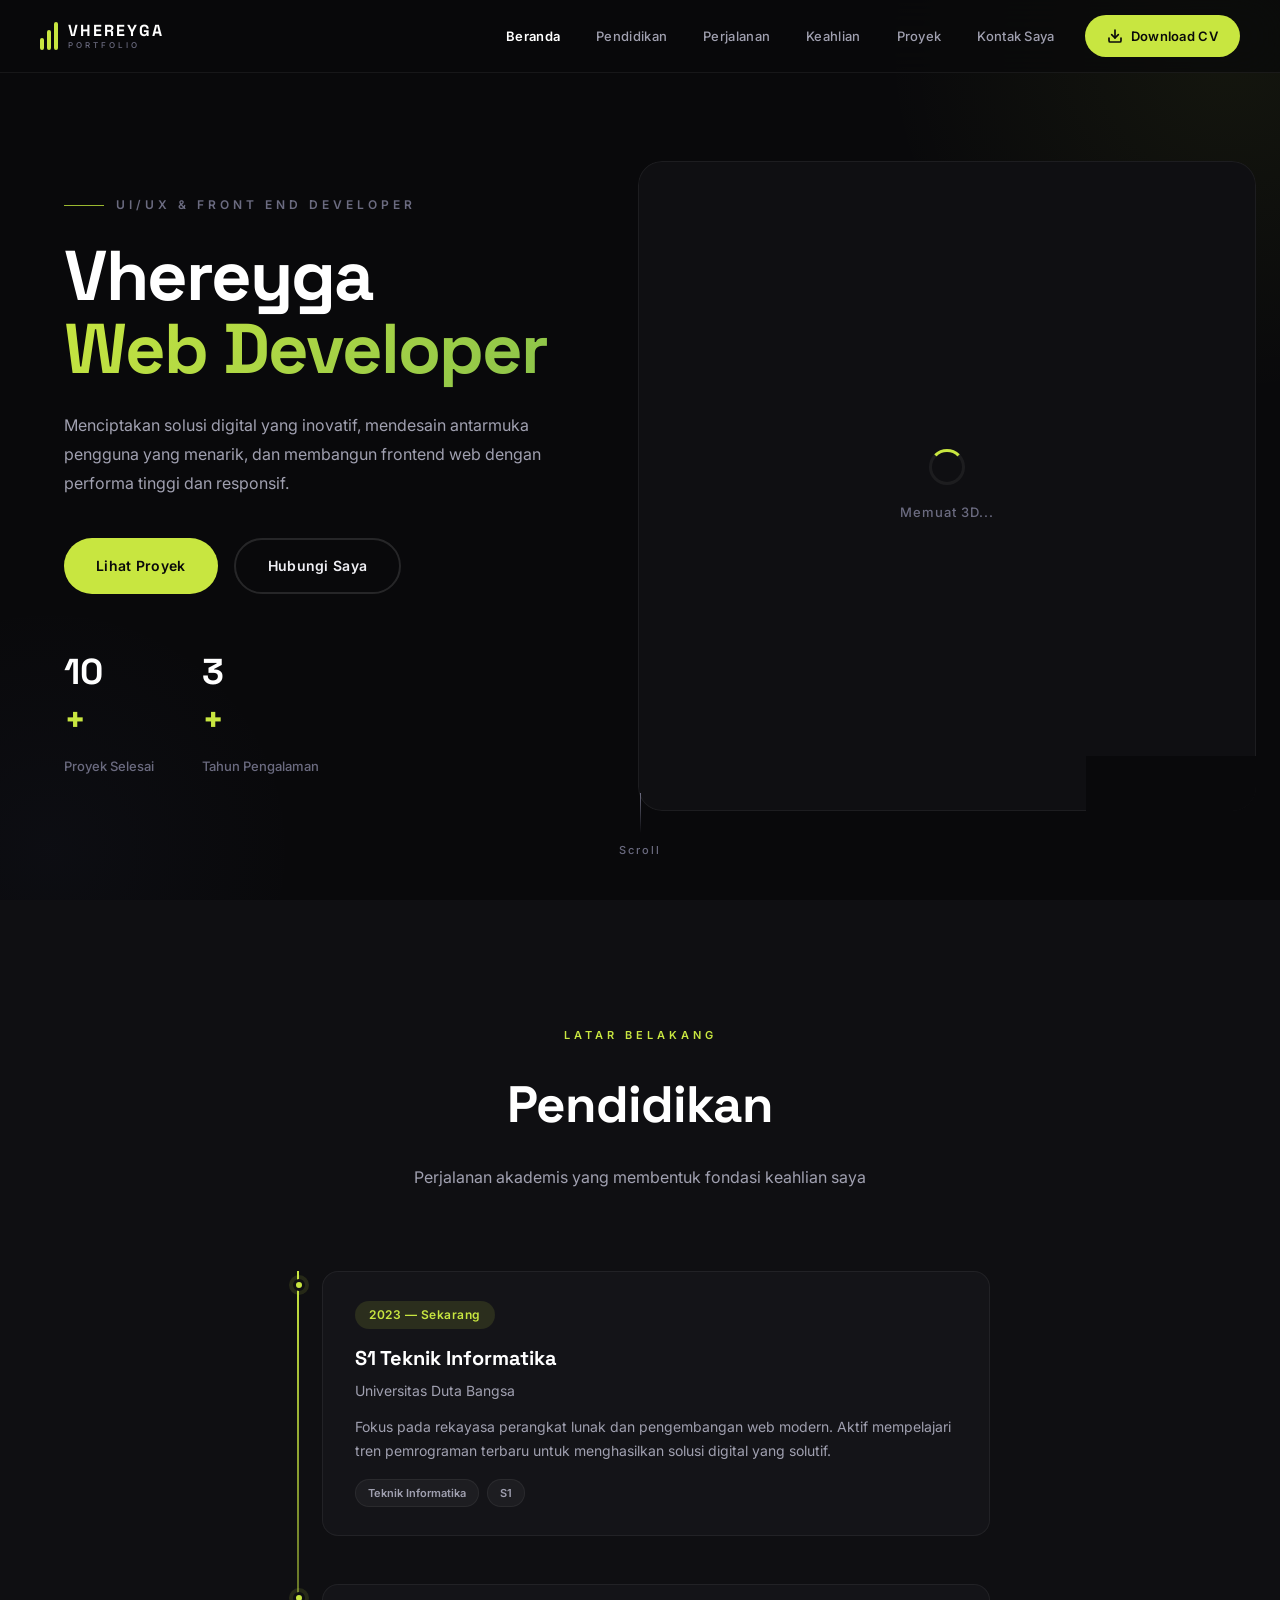
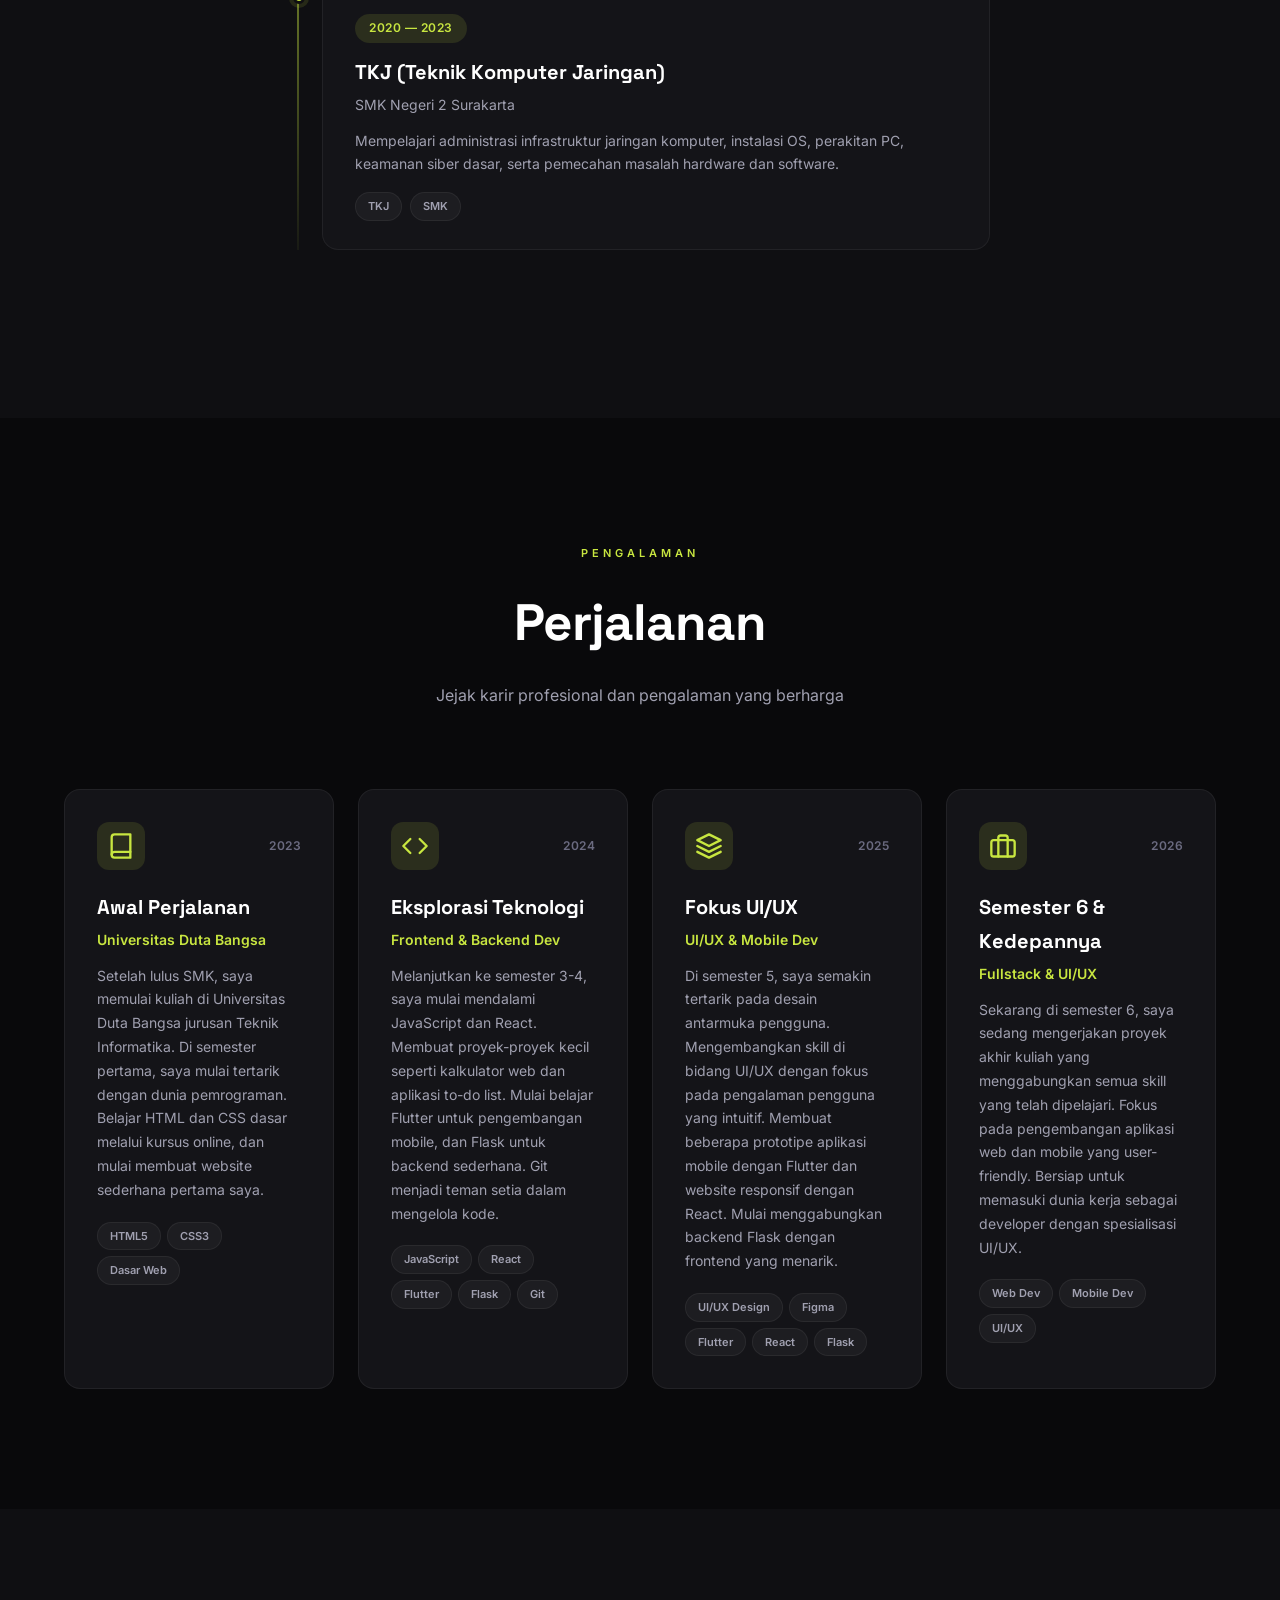
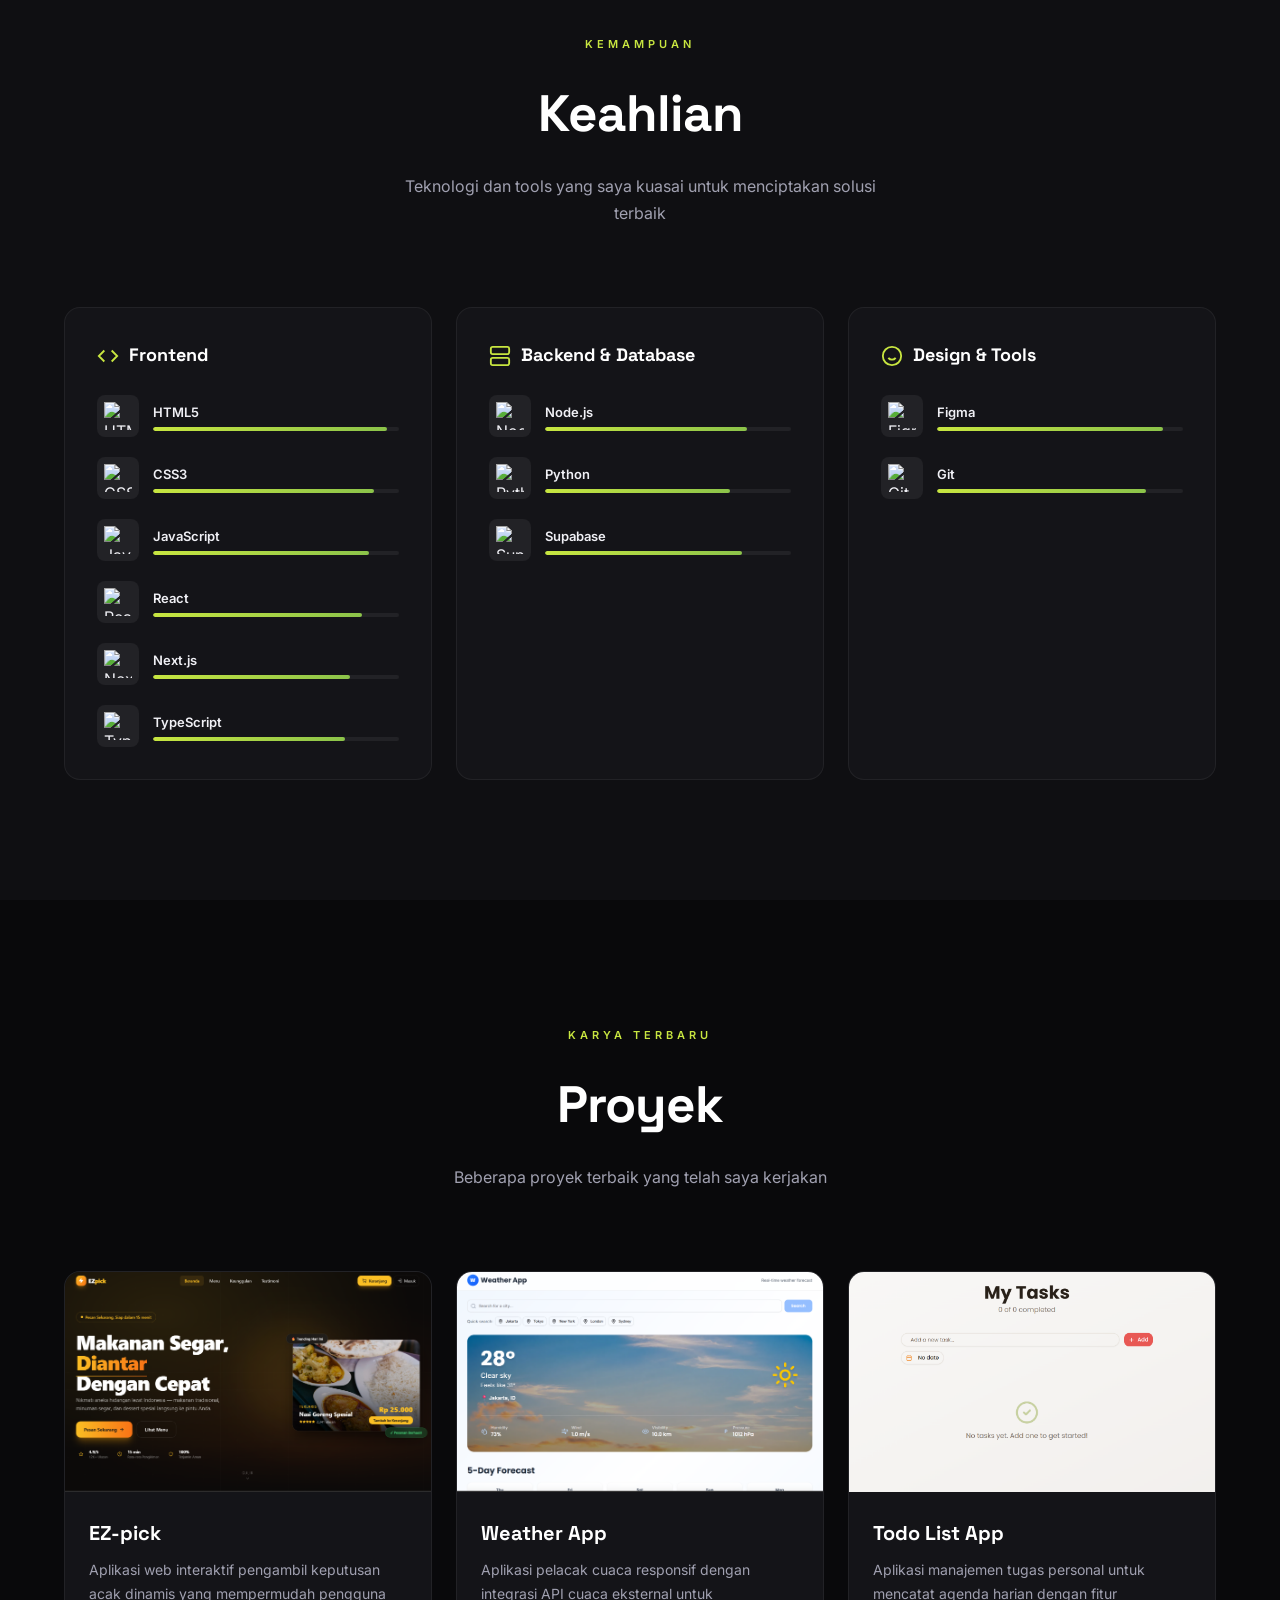
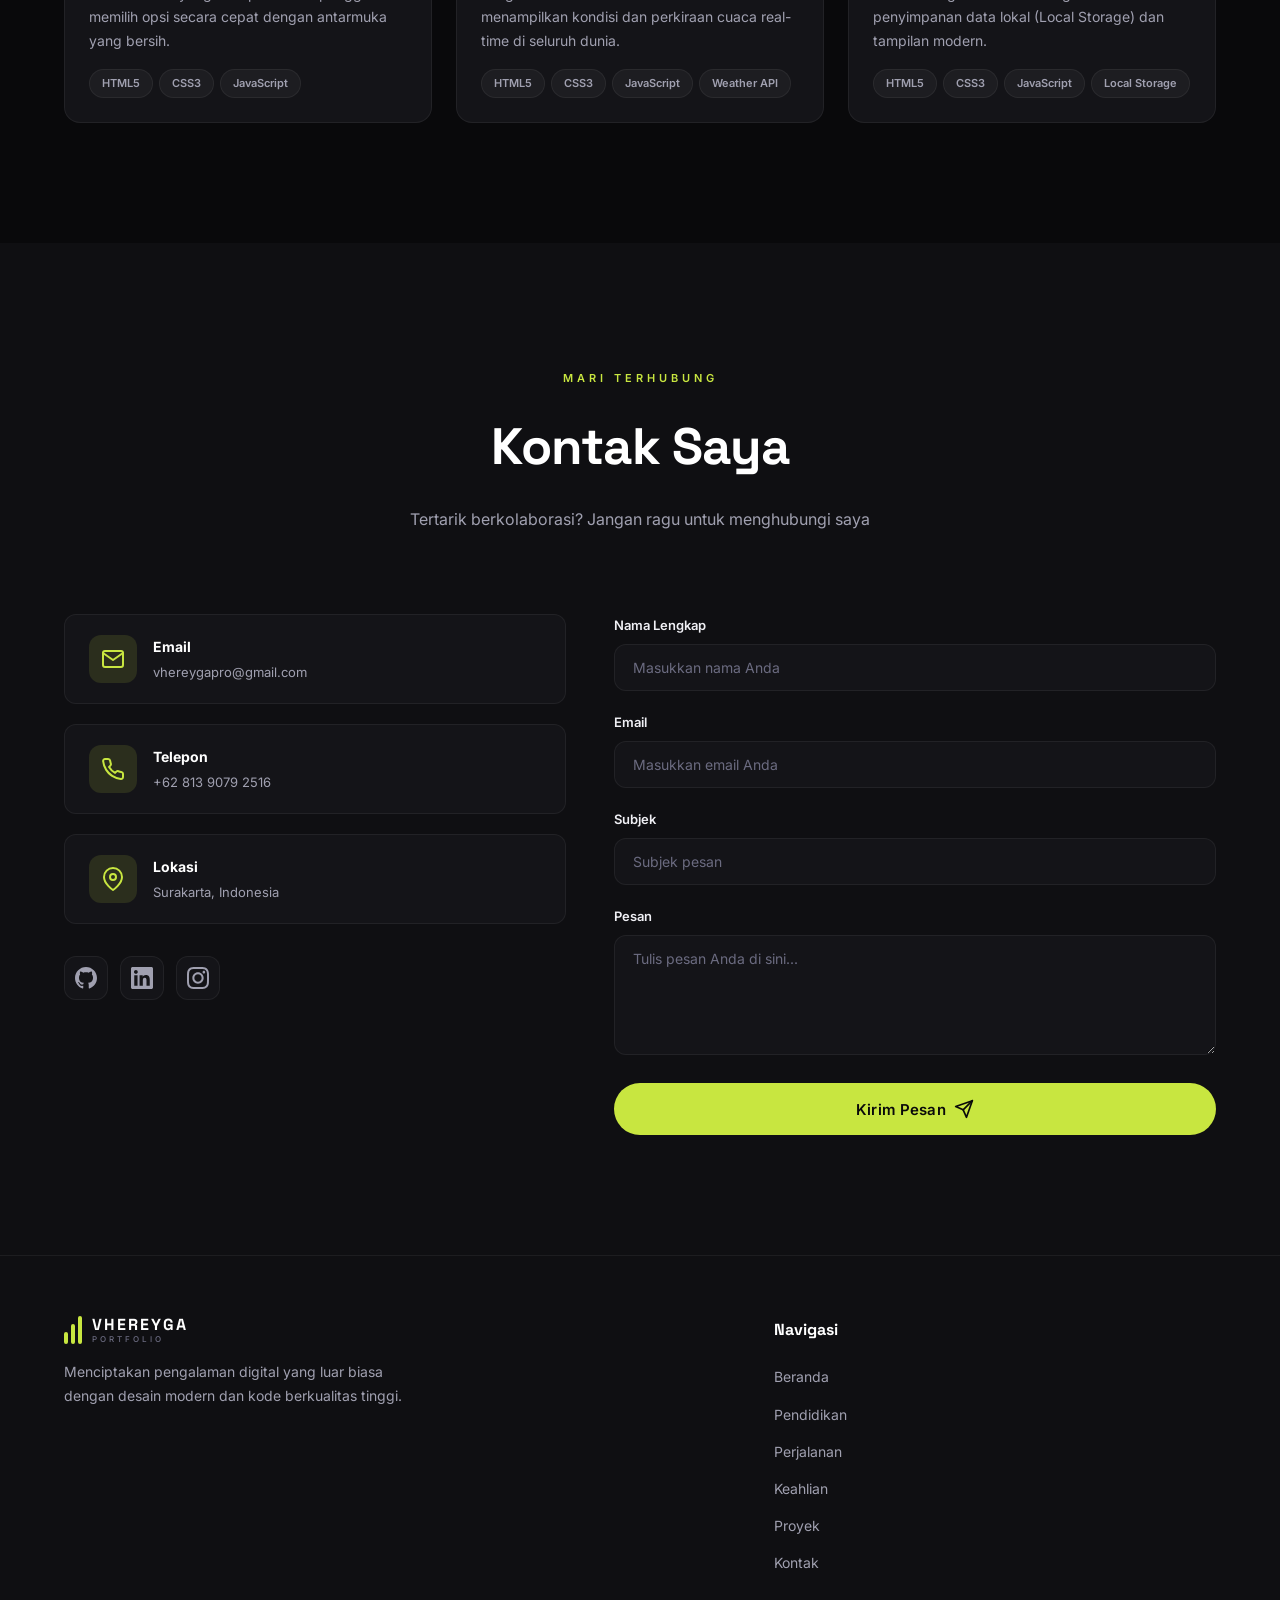
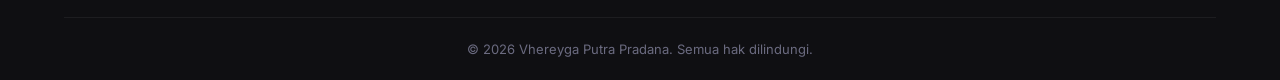
==== index.html @ c9171031 "first commit" ====
<!DOCTYPE html>
<html lang="id">

<head>
    <meta charset="UTF-8">
    <meta name="viewport" content="width=device-width, initial-scale=1.0">
    <meta name="description"
        content="Portfolio profesional Vhereyga Putra Pradana - UI/UX & Front End Developer. Lihat proyek, keahlian, dan pengalaman saya.">
    <title>Vhereyga Putra Pradana | Portfolio</title>
    <link rel="preconnect" href="https://fonts.googleapis.com">
    <link rel="preconnect" href="https://fonts.gstatic.com" crossorigin>
    <link
        href="https://fonts.googleapis.com/css2?family=Inter:wght@300;400;500;600;700;800;900&family=Space+Grotesk:wght@400;500;600;700&display=swap"
        rel="stylesheet">
    <link rel="stylesheet" href="style.css">
</head>

<body>
    <!-- Navbar -->
    <nav class="navbar" id="navbar">
        <div class="nav-container">
            <a href="#beranda" class="nav-logo">
                <div class="logo-icon">
                    <span class="logo-bar"></span>
                    <span class="logo-bar"></span>
                    <span class="logo-bar"></span>
                </div>
                <div class="logo-text">
                    <span class="logo-name">VHEREYGA</span>
                    <span class="logo-sub">PORTFOLIO</span>
                </div>
            </a>
            <ul class="nav-links" id="navLinks">
                <li><a href="#beranda" class="nav-link active" data-section="beranda">Beranda</a></li>
                <li><a href="#pendidikan" class="nav-link" data-section="pendidikan">Pendidikan</a></li>
                <li><a href="#perjalanan" class="nav-link" data-section="perjalanan">Perjalanan</a></li>
                <li><a href="#keahlian" class="nav-link" data-section="keahlian">Keahlian</a></li>
                <li><a href="#proyek" class="nav-link" data-section="proyek">Proyek</a></li>
                <li><a href="#kontak" class="nav-link" data-section="kontak">Kontak Saya</a></li>
                <li>
                    <a href="VHEREYGA_PUTRA_PRADANA_CV.pdf" download="VHEREYGA_PUTRA_PRADANA_CV.pdf" class="nav-cta"
                        id="downloadCV">
                        <svg width="16" height="16" viewBox="0 0 24 24" fill="none" stroke="currentColor"
                            stroke-width="2.5" stroke-linecap="round" stroke-linejoin="round">
                            <path d="M21 15v4a2 2 0 0 1-2 2H5a2 2 0 0 1-2-2v-4" />
                            <polyline points="7 10 12 15 17 10" />
                            <line x1="12" y1="15" x2="12" y2="3" />
                        </svg>
                        Download CV
                    </a>
                </li>
            </ul>
            <button class="nav-toggle" id="navToggle" aria-label="Toggle navigation">
                <span></span>
                <span></span>
                <span></span>
            </button>
        </div>
    </nav>

    <!-- Hero / Beranda -->
    <section class="hero" id="beranda">
        <div class="hero-container">
            <div class="hero-content">
                <p class="hero-tag">UI/UX &amp; FRONT END DEVELOPER</p>
                <h1 class="hero-title">
                    Vhereyga<br> <span class="hero-accent">Web Developer</span>
                </h1>
                <p class="hero-desc">
                    Menciptakan solusi digital yang inovatif, mendesain antarmuka pengguna yang menarik, dan membangun
                    frontend web dengan performa tinggi dan responsif.
                </p>
                <div class="hero-actions">
                    <a href="#proyek" class="btn btn-primary">Lihat Proyek</a>
                    <a href="#kontak" class="btn btn-outline">Hubungi Saya</a>
                </div>
                <div class="hero-stats">
                    <div class="stat">
                        <span class="stat-number" data-target="10">0</span>
                        <span class="stat-plus">+</span>
                        <span class="stat-label">Proyek Selesai</span>
                    </div>
                    <div class="stat">
                        <span class="stat-number" data-target="3">0</span>
                        <span class="stat-plus">+</span>
                        <span class="stat-label">Tahun Pengalaman</span>
                    </div>
                </div>
            </div>
            <div class="hero-visual" id="heroVisual">
                <!-- Spline 3D Scene -->
                <div class="spline-wrapper" id="splineWrapper">
                    <div class="spline-loader" id="splineLoader">
                        <div class="spline-spinner"></div>
                        <span>Memuat 3D...</span>
                    </div>
                    <canvas id="canvas3d"></canvas>
                    <!-- Penutup Watermark Spline -->
                    <div class="spline-watermark-cover"></div>
                </div>
            </div>
        </div>
        <div class="hero-scroll-indicator">
            <div class="scroll-line"></div>
            <span>Scroll</span>
        </div>
    </section>

    <!-- Pendidikan -->
    <section class="section section-dark" id="pendidikan">
        <div class="container">
            <div class="section-header">
                <span class="section-tag">LATAR BELAKANG</span>
                <h2 class="section-title">Pendidikan</h2>
                <p class="section-subtitle">Perjalanan akademis yang membentuk fondasi keahlian saya</p>
            </div>
            <div class="timeline">
                <div class="timeline-item" data-aos="fade-right">
                    <div class="timeline-marker"></div>
                    <div class="timeline-content">
                        <div class="timeline-badge">2023 — Sekarang</div>
                        <h3>S1 Teknik Informatika</h3>
                        <p class="timeline-place">Universitas Duta Bangsa</p>
                        <p class="timeline-desc">Fokus pada rekayasa perangkat lunak dan pengembangan web modern. Aktif
                            mempelajari tren pemrograman terbaru untuk menghasilkan solusi digital yang solutif.</p>
                        <div class="timeline-tags">
                            <span class="tag">Teknik Informatika</span>
                            <span class="tag">S1</span>
                        </div>
                    </div>
                </div>
                <div class="timeline-item" data-aos="fade-left">
                    <div class="timeline-marker"></div>
                    <div class="timeline-content">
                        <div class="timeline-badge">2020 — 2023</div>
                        <h3>TKJ (Teknik Komputer Jaringan)</h3>
                        <p class="timeline-place">SMK Negeri 2 Surakarta</p>
                        <p class="timeline-desc">Mempelajari administrasi infrastruktur jaringan komputer, instalasi OS,
                            perakitan PC, keamanan siber dasar, serta pemecahan masalah hardware dan software.</p>
                        <div class="timeline-tags">
                            <span class="tag">TKJ</span>
                            <span class="tag">SMK</span>
                        </div>
                    </div>
                </div>
            </div>
        </div>
    </section>

    <!-- Perjalanan -->
    <section class="section" id="perjalanan">
        <div class="container">
            <div class="section-header">
                <span class="section-tag">PENGALAMAN</span>
                <h2 class="section-title">Perjalanan</h2>
                <p class="section-subtitle">Jejak karir profesional dan pengalaman yang berharga</p>
            </div>
            <div class="journey-grid">
                <div class="journey-card" data-aos="fade-up">
                    <div class="journey-card-header">
                        <div class="journey-icon">
                            <svg width="28" height="28" viewBox="0 0 24 24" fill="none" stroke="currentColor"
                                stroke-width="2" stroke-linecap="round" stroke-linejoin="round">
                                <path d="M4 19.5A2.5 2.5 0 0 1 6.5 17H20" />
                                <path d="M6.5 2H20v20H6.5A2.5 2.5 0 0 1 4 19.5v-15A2.5 2.5 0 0 1 6.5 2z" />
                            </svg>
                        </div>
                        <span class="journey-period">2023</span>
                    </div>
                    <h3 class="journey-role">Awal Perjalanan</h3>
                    <p class="journey-company">Universitas Duta Bangsa</p>
                    <p class="journey-desc">Setelah lulus SMK, saya memulai kuliah di Universitas Duta Bangsa jurusan
                        Teknik Informatika. Di semester pertama, saya mulai tertarik dengan dunia pemrograman. Belajar
                        HTML dan CSS dasar melalui kursus online, dan mulai membuat website sederhana pertama saya.</p>
                    <div class="journey-techs">
                        <span>HTML5</span>
                        <span>CSS3</span>
                        <span>Dasar Web</span>
                    </div>
                </div>
                <div class="journey-card" data-aos="fade-up" data-delay="100">
                    <div class="journey-card-header">
                        <div class="journey-icon">
                            <svg width="28" height="28" viewBox="0 0 24 24" fill="none" stroke="currentColor"
                                stroke-width="2" stroke-linecap="round" stroke-linejoin="round">
                                <polyline points="16 18 22 12 16 6" />
                                <polyline points="8 6 2 12 8 18" />
                            </svg>
                        </div>
                        <span class="journey-period">2024</span>
                    </div>
                    <h3 class="journey-role">Eksplorasi Teknologi</h3>
                    <p class="journey-company">Frontend &amp; Backend Dev</p>
                    <p class="journey-desc">Melanjutkan ke semester 3-4, saya mulai mendalami JavaScript dan React.
                        Membuat proyek-proyek kecil seperti kalkulator web dan aplikasi to-do list. Mulai belajar
                        Flutter untuk pengembangan mobile, dan Flask untuk backend sederhana. Git menjadi teman setia
                        dalam mengelola kode.</p>
                    <div class="journey-techs">
                        <span>JavaScript</span>
                        <span>React</span>
                        <span>Flutter</span>
                        <span>Flask</span>
                        <span>Git</span>
                    </div>
                </div>
                <div class="journey-card" data-aos="fade-up" data-delay="200">
                    <div class="journey-card-header">
                        <div class="journey-icon">
                            <svg width="28" height="28" viewBox="0 0 24 24" fill="none" stroke="currentColor"
                                stroke-width="2" stroke-linecap="round" stroke-linejoin="round">
                                <path d="M12 2L2 7l10 5 10-5-10-5z" />
                                <path d="M2 17l10 5 10-5" />
                                <path d="M2 12l10 5 10-5" />
                            </svg>
                        </div>
                        <span class="journey-period">2025</span>
                    </div>
                    <h3 class="journey-role">Fokus UI/UX</h3>
                    <p class="journey-company">UI/UX &amp; Mobile Dev</p>
                    <p class="journey-desc">Di semester 5, saya semakin tertarik pada desain antarmuka pengguna.
                        Mengembangkan skill di bidang UI/UX dengan fokus pada pengalaman pengguna yang intuitif. Membuat
                        beberapa prototipe aplikasi mobile dengan Flutter dan website responsif dengan React. Mulai
                        menggabungkan backend Flask dengan frontend yang menarik.</p>
                    <div class="journey-techs">
                        <span>UI/UX Design</span>
                        <span>Figma</span>
                        <span>Flutter</span>
                        <span>React</span>
                        <span>Flask</span>
                    </div>
                </div>
                <div class="journey-card" data-aos="fade-up" data-delay="300">
                    <div class="journey-card-header">
                        <div class="journey-icon">
                            <svg width="28" height="28" viewBox="0 0 24 24" fill="none" stroke="currentColor"
                                stroke-width="2" stroke-linecap="round" stroke-linejoin="round">
                                <rect x="2" y="7" width="20" height="14" rx="2" ry="2" />
                                <path d="M16 21V5a2 2 0 0 0-2-2h-4a2 2 0 0 0-2 2v16" />
                            </svg>
                        </div>
                        <span class="journey-period">2026</span>
                    </div>
                    <h3 class="journey-role">Semester 6 &amp; Kedepannya</h3>
                    <p class="journey-company">Fullstack &amp; UI/UX</p>
                    <p class="journey-desc">Sekarang di semester 6, saya sedang mengerjakan proyek akhir kuliah yang
                        menggabungkan semua skill yang telah dipelajari. Fokus pada pengembangan aplikasi web dan mobile
                        yang user-friendly. Bersiap untuk memasuki dunia kerja sebagai developer dengan spesialisasi
                        UI/UX.</p>
                    <div class="journey-techs">
                        <span>Web Dev</span>
                        <span>Mobile Dev</span>
                        <span>UI/UX</span>
                    </div>
                </div>
            </div>
        </div>
    </section>

    <!-- Keahlian -->
    <section class="section section-dark" id="keahlian">
        <div class="container">
            <div class="section-header">
                <span class="section-tag">KEMAMPUAN</span>
                <h2 class="section-title">Keahlian</h2>
                <p class="section-subtitle">Teknologi dan tools yang saya kuasai untuk menciptakan solusi terbaik</p>
            </div>
            <div class="skills-wrapper">
                <div class="skills-category" data-aos="fade-up">
                    <h3 class="skills-category-title">
                        <svg width="22" height="22" viewBox="0 0 24 24" fill="none" stroke="currentColor"
                            stroke-width="2">
                            <polyline points="16 18 22 12 16 6" />
                            <polyline points="8 6 2 12 8 18" />
                        </svg>
                        Frontend
                    </h3>
                    <div class="skills-grid">
                        <div class="skill-item">
                            <div class="skill-icon-wrap">
                                <img src="https://cdn.jsdelivr.net/gh/devicons/devicon/icons/html5/html5-original.svg"
                                    alt="HTML5" width="36" height="36">
                            </div>
                            <span class="skill-name">HTML5</span>
                            <div class="skill-bar">
                                <div class="skill-progress" data-width="95"></div>
                            </div>
                        </div>
                        <div class="skill-item">
                            <div class="skill-icon-wrap">
                                <img src="https://cdn.jsdelivr.net/gh/devicons/devicon/icons/css3/css3-original.svg"
                                    alt="CSS3" width="36" height="36">
                            </div>
                            <span class="skill-name">CSS3</span>
                            <div class="skill-bar">
                                <div class="skill-progress" data-width="90"></div>
                            </div>
                        </div>
                        <div class="skill-item">
                            <div class="skill-icon-wrap">
                                <img src="https://cdn.jsdelivr.net/gh/devicons/devicon/icons/javascript/javascript-original.svg"
                                    alt="JavaScript" width="36" height="36">
                            </div>
                            <span class="skill-name">JavaScript</span>
                            <div class="skill-bar">
                                <div class="skill-progress" data-width="88"></div>
                            </div>
                        </div>
                        <div class="skill-item">
                            <div class="skill-icon-wrap">
                                <img src="https://cdn.jsdelivr.net/gh/devicons/devicon/icons/react/react-original.svg"
                                    alt="React" width="36" height="36">
                            </div>
                            <span class="skill-name">React</span>
                            <div class="skill-bar">
                                <div class="skill-progress" data-width="85"></div>
                            </div>
                        </div>
                        <div class="skill-item">
                            <div class="skill-icon-wrap">
                                <img src="https://cdn.jsdelivr.net/gh/devicons/devicon/icons/nextjs/nextjs-original.svg"
                                    alt="Next.js" width="36" height="36">
                            </div>
                            <span class="skill-name">Next.js</span>
                            <div class="skill-bar">
                                <div class="skill-progress" data-width="80"></div>
                            </div>
                        </div>
                        <div class="skill-item">
                            <div class="skill-icon-wrap">
                                <img src="https://cdn.jsdelivr.net/gh/devicons/devicon/icons/typescript/typescript-original.svg"
                                    alt="TypeScript" width="36" height="36">
                            </div>
                            <span class="skill-name">TypeScript</span>
                            <div class="skill-bar">
                                <div class="skill-progress" data-width="78"></div>
                            </div>
                        </div>
                    </div>
                </div>
                <div class="skills-category" data-aos="fade-up" data-delay="100">
                    <h3 class="skills-category-title">
                        <svg width="22" height="22" viewBox="0 0 24 24" fill="none" stroke="currentColor"
                            stroke-width="2">
                            <rect x="2" y="2" width="20" height="8" rx="2" ry="2" />
                            <rect x="2" y="14" width="20" height="8" rx="2" ry="2" />
                            <line x1="6" y1="6" x2="6.01" y2="6" />
                            <line x1="6" y1="18" x2="6.01" y2="18" />
                        </svg>
                        Backend & Database
                    </h3>
                    <div class="skills-grid">
                        <div class="skill-item">
                            <div class="skill-icon-wrap">
                                <img src="https://cdn.jsdelivr.net/gh/devicons/devicon/icons/nodejs/nodejs-original.svg"
                                    alt="Node.js" width="36" height="36">
                            </div>
                            <span class="skill-name">Node.js</span>
                            <div class="skill-bar">
                                <div class="skill-progress" data-width="82"></div>
                            </div>
                        </div>
                        <div class="skill-item">
                            <div class="skill-icon-wrap">
                                <img src="https://cdn.jsdelivr.net/gh/devicons/devicon/icons/python/python-original.svg"
                                    alt="Python" width="36" height="36">
                            </div>
                            <span class="skill-name">Python</span>
                            <div class="skill-bar">
                                <div class="skill-progress" data-width="75"></div>
                            </div>
                        </div>
                        <div class="skill-item">
                            <div class="skill-icon-wrap">
                                <img src="https://cdn.jsdelivr.net/gh/devicons/devicon/icons/supabase/supabase-original.svg"
                                    alt="Supabase" width="36" height="36">
                            </div>
                            <span class="skill-name">Supabase</span>
                            <div class="skill-bar">
                                <div class="skill-progress" data-width="80"></div>
                            </div>
                        </div>
                    </div>
                </div>
                <div class="skills-category" data-aos="fade-up" data-delay="200">
                    <h3 class="skills-category-title">
                        <svg width="22" height="22" viewBox="0 0 24 24" fill="none" stroke="currentColor"
                            stroke-width="2">
                            <circle cx="12" cy="12" r="10" />
                            <path d="M8 14s1.5 2 4 2 4-2 4-2" />
                            <line x1="9" y1="9" x2="9.01" y2="9" />
                            <line x1="15" y1="9" x2="15.01" y2="9" />
                        </svg>
                        Design & Tools
                    </h3>
                    <div class="skills-grid">
                        <div class="skill-item">
                            <div class="skill-icon-wrap">
                                <img src="https://cdn.jsdelivr.net/gh/devicons/devicon/icons/figma/figma-original.svg"
                                    alt="Figma" width="36" height="36">
                            </div>
                            <span class="skill-name">Figma</span>
                            <div class="skill-bar">
                                <div class="skill-progress" data-width="92"></div>
                            </div>
                        </div>
                        <div class="skill-item">
                            <div class="skill-icon-wrap">
                                <img src="https://cdn.jsdelivr.net/gh/devicons/devicon/icons/git/git-original.svg"
                                    alt="Git" width="36" height="36">
                            </div>
                            <span class="skill-name">Git</span>
                            <div class="skill-bar">
                                <div class="skill-progress" data-width="85"></div>
                            </div>
                        </div>
                    </div>
                </div>
            </div>
        </div>
    </section>

    <!-- Proyek -->
    <section class="section" id="proyek">
        <div class="container">
            <div class="section-header">
                <span class="section-tag">KARYA TERBARU</span>
                <h2 class="section-title">Proyek</h2>
                <p class="section-subtitle">Beberapa proyek terbaik yang telah saya kerjakan</p>
            </div>
            <div class="projects-grid">
                <div class="project-card" data-aos="fade-up">
                    <div class="project-image">
                        <div class="project-image-placeholder">
                            <img src="assets/images/ez_pick.png" alt="EZ-pick" loading="lazy">
                        </div>
                        <div class="project-overlay">
                            <a href="https://vhereyga.github.io/EZ-pick" target="_blank" class="project-link">
                                <svg width="20" height="20" viewBox="0 0 24 24" fill="none" stroke="currentColor"
                                    stroke-width="2">
                                    <path d="M18 13v6a2 2 0 0 1-2 2H5a2 2 0 0 1-2-2V8a2 2 0 0 1 2-2h6" />
                                    <polyline points="15 3 21 3 21 9" />
                                    <line x1="10" y1="14" x2="21" y2="3" />
                                </svg>
                                Live Demo
                            </a>
                        </div>
                    </div>
                    <div class="project-info">
                        <h3>EZ-pick</h3>
                        <p>Aplikasi web interaktif pengambil keputusan acak dinamis yang mempermudah pengguna memilih
                            opsi secara cepat dengan antarmuka yang bersih.</p>
                        <div class="project-techs">
                            <span>HTML5</span>
                            <span>CSS3</span>
                            <span>JavaScript</span>
                        </div>
                    </div>
                </div>
                <div class="project-card" data-aos="fade-up" data-delay="100">
                    <div class="project-image">
                        <div class="project-image-placeholder">
                            <img src="assets/images/weather_app.png" alt="Weather App" loading="lazy">
                        </div>
                        <div class="project-overlay">
                            <a href="https://vhereyga.github.io/weather-app" target="_blank" class="project-link">
                                <svg width="20" height="20" viewBox="0 0 24 24" fill="none" stroke="currentColor"
                                    stroke-width="2">
                                    <path d="M18 13v6a2 2 0 0 1-2 2H5a2 2 0 0 1-2-2V8a2 2 0 0 1 2-2h6" />
                                    <polyline points="15 3 21 3 21 9" />
                                    <line x1="10" y1="14" x2="21" y2="3" />
                                </svg>
                                Live Demo
                            </a>
                        </div>
                    </div>
                    <div class="project-info">
                        <h3>Weather App</h3>
                        <p>Aplikasi pelacak cuaca responsif dengan integrasi API cuaca eksternal untuk menampilkan
                            kondisi dan perkiraan cuaca real-time di seluruh dunia.</p>
                        <div class="project-techs">
                            <span>HTML5</span>
                            <span>CSS3</span>
                            <span>JavaScript</span>
                            <span>Weather API</span>
                        </div>
                    </div>
                </div>
                <div class="project-card" data-aos="fade-up" data-delay="200">
                    <div class="project-image">
                        <div class="project-image-placeholder">
                            <img src="assets/images/todo_list.png" alt="Todo List App" loading="lazy">
                        </div>
                        <div class="project-overlay">
                            <a href="https://vhereyga.github.io/todo-list-app" target="_blank" class="project-link">
                                <svg width="20" height="20" viewBox="0 0 24 24" fill="none" stroke="currentColor"
                                    stroke-width="2">
                                    <path d="M18 13v6a2 2 0 0 1-2 2H5a2 2 0 0 1-2-2V8a2 2 0 0 1 2-2h6" />
                                    <polyline points="15 3 21 3 21 9" />
                                    <line x1="10" y1="14" x2="21" y2="3" />
                                </svg>
                                Live Demo
                            </a>
                        </div>
                    </div>
                    <div class="project-info">
                        <h3>Todo List App</h3>
                        <p>Aplikasi manajemen tugas personal untuk mencatat agenda harian dengan fitur penyimpanan data
                            lokal (Local Storage) dan tampilan modern.</p>
                        <div class="project-techs">
                            <span>HTML5</span>
                            <span>CSS3</span>
                            <span>JavaScript</span>
                            <span>Local Storage</span>
                        </div>
                    </div>
                </div>
            </div>
        </div>
    </section>

    <!-- Kontak -->
    <section class="section section-dark" id="kontak">
        <div class="container">
            <div class="section-header">
                <span class="section-tag">MARI TERHUBUNG</span>
                <h2 class="section-title">Kontak Saya</h2>
                <p class="section-subtitle">Tertarik berkolaborasi? Jangan ragu untuk menghubungi saya</p>
            </div>
            <div class="contact-wrapper">
                <div class="contact-info" data-aos="fade-right">
                    <div class="contact-card">
                        <div class="contact-icon">
                            <svg width="24" height="24" viewBox="0 0 24 24" fill="none" stroke="currentColor"
                                stroke-width="2" stroke-linecap="round" stroke-linejoin="round">
                                <path d="M4 4h16c1.1 0 2 .9 2 2v12c0 1.1-.9 2-2 2H4c-1.1 0-2-.9-2-2V6c0-1.1.9-2 2-2z" />
                                <polyline points="22,6 12,13 2,6" />
                            </svg>
                        </div>
                        <div>
                            <h4>Email</h4>
                            <p>vhereygapro@gmail.com</p>
                        </div>
                    </div>
                    <div class="contact-card">
                        <div class="contact-icon">
                            <svg width="24" height="24" viewBox="0 0 24 24" fill="none" stroke="currentColor"
                                stroke-width="2" stroke-linecap="round" stroke-linejoin="round">
                                <path
                                    d="M22 16.92v3a2 2 0 0 1-2.18 2 19.79 19.79 0 0 1-8.63-3.07 19.5 19.5 0 0 1-6-6 19.79 19.79 0 0 1-3.07-8.67A2 2 0 0 1 4.11 2h3a2 2 0 0 1 2 1.72 12.84 12.84 0 0 0 .7 2.81 2 2 0 0 1-.45 2.11L8.09 9.91a16 16 0 0 0 6 6l1.27-1.27a2 2 0 0 1 2.11-.45 12.84 12.84 0 0 0 2.81.7A2 2 0 0 1 22 16.92z" />
                            </svg>
                        </div>
                        <div>
                            <h4>Telepon</h4>
                            <p>+62 813 9079 2516</p>
                        </div>
                    </div>
                    <div class="contact-card">
                        <div class="contact-icon">
                            <svg width="24" height="24" viewBox="0 0 24 24" fill="none" stroke="currentColor"
                                stroke-width="2" stroke-linecap="round" stroke-linejoin="round">
                                <path d="M21 10c0 7-9 13-9 13s-9-6-9-13a9 9 0 0 1 18 0z" />
                                <circle cx="12" cy="10" r="3" />
                            </svg>
                        </div>
                        <div>
                            <h4>Lokasi</h4>
                            <p>Surakarta, Indonesia</p>
                        </div>
                    </div>
                    <div class="social-links">
                        <a href="https://github.com/vhereyga" target="_blank" rel="noopener noreferrer"
                            class="social-link" aria-label="GitHub">
                            <svg width="22" height="22" viewBox="0 0 24 24" fill="currentColor">
                                <path
                                    d="M12 0c-6.626 0-12 5.373-12 12 0 5.302 3.438 9.8 8.207 11.387.599.111.793-.261.793-.577v-2.234c-3.338.726-4.033-1.416-4.033-1.416-.546-1.387-1.333-1.756-1.333-1.756-1.089-.745.083-.729.083-.729 1.205.084 1.839 1.237 1.839 1.237 1.07 1.834 2.807 1.304 3.492.997.107-.775.418-1.305.762-1.604-2.665-.305-5.467-1.334-5.467-5.931 0-1.311.469-2.381 1.236-3.221-.124-.303-.535-1.524.117-3.176 0 0 1.008-.322 3.301 1.23.957-.266 1.983-.399 3.003-.404 1.02.005 2.047.138 3.006.404 2.291-1.552 3.297-1.23 3.297-1.23.653 1.653.242 2.874.118 3.176.77.84 1.235 1.911 1.235 3.221 0 4.609-2.807 5.624-5.479 5.921.43.372.823 1.102.823 2.222v3.293c0 .319.192.694.801.576 4.765-1.589 8.199-6.086 8.199-11.386 0-6.627-5.373-12-12-12z" />
                            </svg>
                        </a>
                        <a href="https://www.linkedin.com/in/vhereygaputra" target="_blank" rel="noopener noreferrer"
                            class="social-link" aria-label="LinkedIn">
                            <svg width="22" height="22" viewBox="0 0 24 24" fill="currentColor">
                                <path
                                    d="M20.447 20.452h-3.554v-5.569c0-1.328-.027-3.037-1.852-3.037-1.853 0-2.136 1.445-2.136 2.939v5.667H9.351V9h3.414v1.561h.046c.477-.9 1.637-1.85 3.37-1.85 3.601 0 4.267 2.37 4.267 5.455v6.286zM5.337 7.433c-1.144 0-2.063-.926-2.063-2.065 0-1.138.92-2.063 2.063-2.063 1.14 0 2.064.925 2.064 2.063 0 1.139-.925 2.065-2.064 2.065zm1.782 13.019H3.555V9h3.564v11.452zM22.225 0H1.771C.792 0 0 .774 0 1.729v20.542C0 23.227.792 24 1.771 24h20.451C23.2 24 24 23.227 24 22.271V1.729C24 .774 23.2 0 22.225 0h.003z" />
                            </svg>
                        </a>
                        <a href="https://www.instagram.com/rygaa_01?igsh=MWh1MzFzZG5hdWF3Nw==" target="_blank"
                            rel="noopener noreferrer" class="social-link" aria-label="Instagram">
                            <svg width="22" height="22" viewBox="0 0 24 24" fill="currentColor">
                                <path
                                    d="M12 2.163c3.204 0 3.584.012 4.85.07 3.252.148 4.771 1.691 4.919 4.919.058 1.265.069 1.645.069 4.849 0 3.205-.012 3.584-.069 4.849-.149 3.225-1.664 4.771-4.919 4.919-1.266.058-1.644.07-4.85.07-3.204 0-3.584-.012-4.849-.07-3.26-.149-4.771-1.699-4.919-4.92-.058-1.265-.07-1.644-.07-4.849 0-3.204.013-3.583.07-4.849.149-3.227 1.664-4.771 4.919-4.919 1.266-.057 1.645-.069 4.849-.069zm0-2.163c-3.259 0-3.667.014-4.947.072-4.358.2-6.78 2.618-6.98 6.98-.059 1.281-.073 1.689-.073 4.948 0 3.259.014 3.668.072 4.948.2 4.358 2.618 6.78 6.98 6.98 1.281.058 1.689.072 4.948.072 3.259 0 3.668-.014 4.948-.072 4.354-.2 6.782-2.618 6.979-6.98.059-1.28.073-1.689.073-4.948 0-3.259-.014-3.667-.072-4.947-.196-4.354-2.617-6.78-6.979-6.98-1.281-.059-1.69-.073-4.949-.073zm0 5.838c-3.403 0-6.162 2.759-6.162 6.162s2.759 6.163 6.162 6.163 6.162-2.759 6.162-6.163c0-3.403-2.759-6.162-6.162-6.162zm0 10.162c-2.209 0-4-1.79-4-4 0-2.209 1.791-4 4-4s4 1.791 4 4c0 2.21-1.791 4-4 4zm6.406-11.845c-.796 0-1.441.645-1.441 1.44s.645 1.44 1.441 1.44c.795 0 1.439-.645 1.439-1.44s-.644-1.44-1.439-1.44z" />
                            </svg>
                        </a>
                    </div>
                </div>
                <form class="contact-form" id="contactForm" data-aos="fade-left">
                    <div class="form-group">
                        <label for="name">Nama Lengkap</label>
                        <input type="text" id="name" name="name" placeholder="Masukkan nama Anda" required>
                    </div>
                    <div class="form-group">
                        <label for="email">Email</label>
                        <input type="email" id="email" name="email" placeholder="Masukkan email Anda" required>
                    </div>
                    <div class="form-group">
                        <label for="subject">Subjek</label>
                        <input type="text" id="subject" name="subject" placeholder="Subjek pesan" required>
                    </div>
                    <div class="form-group">
                        <label for="message">Pesan</label>
                        <textarea id="message" name="message" rows="5" placeholder="Tulis pesan Anda di sini..."
                            required></textarea>
                    </div>
                    <button type="submit" class="btn btn-primary btn-full" id="submitBtn">
                        <span>Kirim Pesan</span>
                        <svg width="20" height="20" viewBox="0 0 24 24" fill="none" stroke="currentColor"
                            stroke-width="2" stroke-linecap="round" stroke-linejoin="round">
                            <line x1="22" y1="2" x2="11" y2="13" />
                            <polygon points="22 2 15 22 11 13 2 9 22 2" />
                        </svg>
                    </button>
                </form>
            </div>
        </div>
    </section>

    <!-- Footer -->
    <footer class="footer">
        <div class="container">
            <div class="footer-content">
                <div class="footer-brand">
                    <div class="nav-logo">
                        <div class="logo-icon">
                            <span class="logo-bar"></span>
                            <span class="logo-bar"></span>
                            <span class="logo-bar"></span>
                        </div>
                        <div class="logo-text">
                            <span class="logo-name">VHEREYGA</span>
                            <span class="logo-sub">PORTFOLIO</span>
                        </div>
                    </div>
                    <p class="footer-desc">Menciptakan pengalaman digital yang luar biasa dengan desain modern dan kode
                        berkualitas tinggi.</p>
                </div>
                <div class="footer-links">
                    <h4>Navigasi</h4>
                    <ul>
                        <li><a href="#beranda">Beranda</a></li>
                        <li><a href="#pendidikan">Pendidikan</a></li>
                        <li><a href="#perjalanan">Perjalanan</a></li>
                        <li><a href="#keahlian">Keahlian</a></li>
                        <li><a href="#proyek">Proyek</a></li>
                        <li><a href="#kontak">Kontak</a></li>
                    </ul>
                </div>
            </div>
            <div class="footer-bottom">
                <p>&copy; 2026 Vhereyga Putra Pradana. Semua hak dilindungi.</p>
            </div>
        </div>
    </footer>

    <!-- Back to top -->
    <button class="back-to-top" id="backToTop" aria-label="Kembali ke atas">
        <svg width="20" height="20" viewBox="0 0 24 24" fill="none" stroke="currentColor" stroke-width="2.5"
            stroke-linecap="round" stroke-linejoin="round">
            <polyline points="18 15 12 9 6 15" />
        </svg>
    </button>

    <script src="script.js"></script>
    <script type="module">
        import { Application } from 'https://esm.sh/@splinetool/runtime';

        const canvas = document.getElementById('canvas3d');
        const loader = document.getElementById('splineLoader');
        const spline = new Application(canvas);

        // Fungsi untuk menghapus watermark secara berkala dan via MutationObserver
        function removeSplineWatermark() {
            const cleanup = () => {
                // 1. Hapus semua link yang mengarah ke spline
                const anchors = document.querySelectorAll('a[href*="spline"]');
                anchors.forEach(a => a.remove());

                // 2. Hapus jika ada shadow DOM (misal pada komponen spline-viewer)
                document.querySelectorAll('*').forEach(el => {
                    if (el.shadowRoot) {
                        el.shadowRoot.querySelectorAll('a[href*="spline"], #logo').forEach(a => a.remove());
                    }
                });

                // 3. Cari teks "built with spline" dan hapus elemennya
                const walker = document.createTreeWalker(
                    document.body,
                    NodeFilter.SHOW_TEXT,
                    null,
                    false
                );
                let node;
                const nodesToRemove = [];
                while (node = walker.nextNode()) {
                    const val = node.nodeValue.toLowerCase();
                    if (val.includes('built with spline') || val.includes('spline')) {
                        const parent = node.parentElement;
                        if (parent) {
                            const link = parent.closest('a') || parent.closest('div');
                            if (link && link !== document.body && !link.id.includes('hero') && !link.classList.contains('nav-logo') && link.id !== 'splineWrapper') {
                                nodesToRemove.push(link);
                            }
                        }
                    }
                }
                nodesToRemove.forEach(n => {
                    try {
                        n.remove();
                    } catch (e) { }
                });
            };

            // Jalankan berkala
            cleanup();
            const interval = setInterval(cleanup, 100);
            setTimeout(() => clearInterval(interval), 10000);

            // Observasi perubahan DOM
            const observer = new MutationObserver(cleanup);
            observer.observe(document.body, { childList: true, subtree: true });
        }

        spline.load('https://prod.spline.design/bNdS3DsoAUBNtEqU/scene.splinecode?v=' + Date.now())
            .then(() => {
                console.log('✅ Spline scene loaded');
                loader.classList.add('hidden');
                canvas.classList.add('loaded');
                removeSplineWatermark();
            })
            .catch((err) => {
                console.error('Spline load error:', err);
                loader.innerHTML = '<span>3D gagal dimuat</span>';
            });

        // Jalankan juga di event load lainnya
        document.addEventListener('DOMContentLoaded', removeSplineWatermark);
        window.addEventListener('load', removeSplineWatermark);
    </script>
</body>

</html>
---- style.css ----
/* ============================================
   CSS DESIGN SYSTEM — PORTFOLIO (DARK THEME)
   ============================================ */

/* --- CSS Custom Properties --- */
:root {
    /* Dark Color Palette */
    --bg-primary: #09090b;
    --bg-secondary: #0f0f12;
    --bg-card: #141418;
    --bg-card-hover: #1a1a20;
    --bg-elevated: #1c1c22;

    --text-primary: #f0f0f5;
    --text-secondary: #a0a0b0;
    --text-muted: #6b6b80;
    --text-heading: #ffffff;

    --accent: #c8e640;
    --accent-hover: #d4f050;
    --accent-dim: #9ab830;
    --accent-glow: rgba(200, 230, 64, 0.12);
    --accent-glow-strong: rgba(200, 230, 64, 0.25);
    --gradient-accent: linear-gradient(135deg, #c8e640, #8bc34a);

    --border-color: rgba(255, 255, 255, 0.06);
    --border-hover: rgba(255, 255, 255, 0.12);
    --border-accent: rgba(200, 230, 64, 0.2);

    /* Typography */
    --font-primary: 'Inter', -apple-system, BlinkMacSystemFont, 'Segoe UI', sans-serif;
    --font-display: 'Space Grotesk', 'Inter', sans-serif;

    /* Spacing */
    --section-padding: 120px 0;
    --container-max: 1200px;
    --container-padding: 0 24px;

    /* Transitions */
    --transition-fast: 0.2s cubic-bezier(0.4, 0, 0.2, 1);
    --transition-base: 0.3s cubic-bezier(0.4, 0, 0.2, 1);
    --transition-smooth: 0.5s cubic-bezier(0.4, 0, 0.2, 1);
    --transition-spring: 0.6s cubic-bezier(0.34, 1.56, 0.64, 1);

    /* Border Radius */
    --radius-sm: 8px;
    --radius-md: 12px;
    --radius-lg: 16px;
    --radius-xl: 24px;
    --radius-full: 9999px;
}

/* --- Reset & Base --- */
*,
*::before,
*::after {
    margin: 0;
    padding: 0;
    box-sizing: border-box;
}

html {
    scroll-behavior: smooth;
    scroll-padding-top: 80px;
}

body {
    font-family: var(--font-primary);
    color: var(--text-primary);
    background: var(--bg-primary);
    line-height: 1.7;
    overflow-x: hidden;
    -webkit-font-smoothing: antialiased;
    -moz-osx-font-smoothing: grayscale;
}

a {
    text-decoration: none;
    color: inherit;
}

img {
    max-width: 100%;
    display: block;
}

ul {
    list-style: none;
}

.container {
    max-width: var(--container-max);
    margin: 0 auto;
    padding: var(--container-padding);
}

/* ============================================
   NAVBAR
   ============================================ */
.navbar {
    position: fixed;
    top: 0;
    left: 0;
    right: 0;
    z-index: 1000;
    padding: 0 32px;
    background: rgba(9, 9, 11, 0.7);
    backdrop-filter: blur(24px);
    -webkit-backdrop-filter: blur(24px);
    border-bottom: 1px solid var(--border-color);
    transition: var(--transition-base);
}

.navbar.scrolled {
    background: rgba(9, 9, 11, 0.92);
    box-shadow: 0 1px 30px rgba(0, 0, 0, 0.4);
}

.nav-container {
    max-width: var(--container-max);
    margin: 0 auto;
    display: flex;
    align-items: center;
    justify-content: space-between;
    height: 72px;
}

/* Logo */
.nav-logo {
    display: flex;
    align-items: center;
    gap: 10px;
    z-index: 1001;
}

.logo-icon {
    display: flex;
    align-items: flex-end;
    gap: 3px;
    height: 28px;
}

.logo-bar {
    display: block;
    width: 4px;
    background: var(--accent);
    border-radius: 2px;
}

.logo-bar:nth-child(1) { height: 12px; }
.logo-bar:nth-child(2) { height: 20px; }
.logo-bar:nth-child(3) { height: 28px; }

.logo-text {
    display: flex;
    flex-direction: column;
    line-height: 1;
}

.logo-name {
    font-family: var(--font-display);
    font-weight: 700;
    font-size: 16px;
    letter-spacing: 2px;
    color: var(--text-heading);
}

.logo-sub {
    font-size: 8px;
    letter-spacing: 3px;
    color: var(--text-muted);
    font-weight: 500;
    margin-top: 2px;
}

/* Nav Links */
.nav-links {
    display: flex;
    align-items: center;
    gap: 8px;
}

.nav-link {
    font-size: 13px;
    font-weight: 500;
    padding: 8px 14px;
    border-radius: var(--radius-full);
    transition: var(--transition-fast);
    letter-spacing: 0.3px;
    color: var(--text-secondary);
    position: relative;
}

.nav-link:hover {
    color: var(--text-primary);
    background: rgba(255, 255, 255, 0.06);
}

.nav-link.active {
    color: var(--text-heading);
    font-weight: 600;
}

/* CTA Button */
.nav-cta {
    display: inline-flex;
    align-items: center;
    gap: 8px;
    font-size: 13px;
    font-weight: 600;
    padding: 10px 22px;
    background: var(--accent);
    color: #0a0a0a;
    border-radius: var(--radius-full);
    transition: var(--transition-base);
    letter-spacing: 0.3px;
    margin-left: 8px;
}

.nav-cta:hover {
    background: var(--accent-hover);
    transform: translateY(-1px);
    box-shadow: 0 4px 24px var(--accent-glow-strong);
}

/* Mobile Toggle */
.nav-toggle {
    display: none;
    flex-direction: column;
    gap: 5px;
    background: none;
    border: none;
    cursor: pointer;
    padding: 4px;
    z-index: 1001;
}

.nav-toggle span {
    display: block;
    width: 24px;
    height: 2px;
    background: var(--text-primary);
    border-radius: 2px;
    transition: var(--transition-base);
}

.nav-toggle.active span:nth-child(1) {
    transform: rotate(45deg) translate(5px, 5px);
}

.nav-toggle.active span:nth-child(2) {
    opacity: 0;
}

.nav-toggle.active span:nth-child(3) {
    transform: rotate(-45deg) translate(5px, -5px);
}

/* ============================================
   HERO SECTION
   ============================================ */
.hero {
    min-height: 100vh;
    display: flex;
    align-items: center;
    position: relative;
    padding-top: 72px;
    background: var(--bg-primary);
    overflow: hidden;
}

.hero::before {
    content: '';
    position: absolute;
    top: -300px;
    right: -300px;
    width: 700px;
    height: 700px;
    background: radial-gradient(circle, rgba(200, 230, 64, 0.06) 0%, transparent 70%);
    pointer-events: none;
}

.hero::after {
    content: '';
    position: absolute;
    bottom: -200px;
    left: -200px;
    width: 500px;
    height: 500px;
    background: radial-gradient(circle, rgba(100, 120, 200, 0.04) 0%, transparent 70%);
    pointer-events: none;
}

.hero-container {
    max-width: var(--container-max);
    margin: 0 auto;
    padding: 40px 24px;
    display: grid;
    grid-template-columns: 1fr 1.25fr;
    gap: 40px;
    align-items: center;
    width: 100%;
}

.hero-content {
    position: relative;
    z-index: 2;
}

.hero-tag {
    font-size: 12px;
    font-weight: 600;
    letter-spacing: 4px;
    color: var(--text-muted);
    margin-bottom: 24px;
    display: flex;
    align-items: center;
    gap: 12px;
}

.hero-tag::before {
    content: '';
    width: 40px;
    height: 1px;
    background: var(--accent-dim);
}

.hero-title {
    font-family: var(--font-display);
    font-size: clamp(3rem, 5.5vw, 5rem);
    font-weight: 800;
    line-height: 1.05;
    margin-bottom: 24px;
    letter-spacing: -2px;
    color: var(--text-heading);
}

.hero-accent {
    background: var(--gradient-accent);
    -webkit-background-clip: text;
    -webkit-text-fill-color: transparent;
    background-clip: text;
    white-space: nowrap;
}

.hero-desc {
    font-size: 16px;
    color: var(--text-secondary);
    max-width: 480px;
    line-height: 1.8;
    margin-bottom: 40px;
}

.hero-actions {
    display: flex;
    gap: 16px;
    margin-bottom: 60px;
}

/* Buttons */
.btn {
    display: inline-flex;
    align-items: center;
    gap: 8px;
    font-size: 14px;
    font-weight: 600;
    padding: 14px 32px;
    border-radius: var(--radius-full);
    cursor: pointer;
    border: none;
    transition: var(--transition-base);
    letter-spacing: 0.3px;
    font-family: var(--font-primary);
}

.btn-primary {
    background: var(--accent);
    color: #0a0a0a;
}

.btn-primary:hover {
    background: var(--accent-hover);
    transform: translateY(-2px);
    box-shadow: 0 8px 30px var(--accent-glow-strong);
}

.btn-outline {
    background: transparent;
    color: var(--text-primary);
    border: 2px solid var(--border-hover);
}

.btn-outline:hover {
    border-color: var(--accent);
    color: var(--accent);
    transform: translateY(-2px);
}

.btn-full {
    width: 100%;
    justify-content: center;
}

/* Stats */
.hero-stats {
    display: flex;
    gap: 48px;
}

.stat {
    display: flex;
    flex-direction: column;
}

.stat-number {
    font-family: var(--font-display);
    font-size: 36px;
    font-weight: 700;
    line-height: 1;
    color: var(--text-heading);
}

.stat-plus {
    font-family: var(--font-display);
    font-size: 36px;
    font-weight: 700;
    color: var(--accent);
}

.stat-label {
    font-size: 13px;
    color: var(--text-muted);
    margin-top: 4px;
    font-weight: 500;
}

/* ============================================
   SPLINE 3D — HERO VISUAL
   ============================================ */
.hero-visual {
    position: relative;
    display: flex;
    align-items: center;
    justify-content: center;
    min-height: 650px;
    transform: translateX(40px);
}

.spline-wrapper {
    position: relative;
    width: 100%;
    height: 650px;
    border-radius: var(--radius-xl);
    overflow: hidden;
}

#canvas3d {
    width: 100%;
    height: 100%;
    display: block;
    opacity: 0;
    transition: opacity 0.8s ease;
}

#canvas3d.loaded {
    opacity: 1;
}

/* Hide Spline watermark globally */
a[href*="spline.design"],
a[href*="spline"],
[class*="spline"] a,
[id*="spline"] a,
#canvas3d + a,
.spline-wrapper a,
.spline-wrapper > div:not(.spline-loader):not(.spline-spinner):not(.spline-watermark-cover) {
    display: none !important;
    opacity: 0 !important;
    pointer-events: none !important;
    visibility: hidden !important;
    width: 0 !important;
    height: 0 !important;
    position: absolute !important;
    overflow: hidden !important;
}

.spline-watermark-cover {
    position: absolute !important;
    bottom: 0 !important;
    right: 0 !important;
    width: 170px !important;
    height: 55px !important;
    background: #09090b !important; /* Warna latar belakang gelap Hero */
    z-index: 999999 !important; /* Berada di atas canvas dan logo apapun */
    pointer-events: auto !important; /* Memblokir interaksi mouse ke link di bawahnya */
    display: block !important;
    opacity: 1 !important;
    visibility: visible !important;
}

.spline-loader {
    position: absolute;
    inset: 0;
    display: flex;
    flex-direction: column;
    align-items: center;
    justify-content: center;
    gap: 16px;
    background: var(--bg-secondary);
    border-radius: var(--radius-xl);
    border: 1px solid var(--border-color);
    z-index: 5;
    transition: opacity 0.5s ease, visibility 0.5s ease;
}

.spline-loader.hidden {
    opacity: 0;
    visibility: hidden;
    pointer-events: none;
}

.spline-loader span {
    font-size: 13px;
    color: var(--text-muted);
    font-weight: 500;
    letter-spacing: 1px;
}

.spline-spinner {
    width: 36px;
    height: 36px;
    border: 3px solid var(--border-color);
    border-top-color: var(--accent);
    border-radius: 50%;
    animation: spin 0.8s linear infinite;
}

@keyframes spin {
    to { transform: rotate(360deg); }
}

/* Scroll Indicator */
.hero-scroll-indicator {
    position: absolute;
    bottom: 40px;
    left: 50%;
    transform: translateX(-50%);
    display: flex;
    flex-direction: column;
    align-items: center;
    gap: 8px;
    color: var(--text-muted);
    font-size: 11px;
    letter-spacing: 2px;
    font-weight: 500;
}

.scroll-line {
    width: 1px;
    height: 40px;
    background: linear-gradient(to bottom, var(--text-muted), transparent);
    animation: scrollBounce 2s ease-in-out infinite;
}

@keyframes scrollBounce {
    0%, 100% { transform: scaleY(1); opacity: 1; }
    50% { transform: scaleY(0.5); opacity: 0.4; }
}

/* ============================================
   SECTION COMMON STYLES
   ============================================ */
.section {
    padding: var(--section-padding);
    position: relative;
    background: var(--bg-primary);
    color: var(--text-primary);
}

.section-alt {
    background: var(--bg-secondary);
}

/* Legacy class kept for compatibility */
.section-dark {
    background: var(--bg-secondary);
}

.section-header {
    text-align: center;
    margin-bottom: 80px;
}

.section-tag {
    display: inline-block;
    font-size: 11px;
    font-weight: 600;
    letter-spacing: 4px;
    color: var(--accent);
    margin-bottom: 16px;
}

.section-title {
    font-family: var(--font-display);
    font-size: clamp(2.2rem, 4vw, 3.2rem);
    font-weight: 800;
    letter-spacing: -1px;
    margin-bottom: 16px;
    color: var(--text-heading);
}

.section-subtitle {
    font-size: 16px;
    color: var(--text-secondary);
    max-width: 500px;
    margin: 0 auto;
}

/* ============================================
   PENDIDIKAN — TIMELINE
   ============================================ */
.timeline {
    position: relative;
    max-width: 700px;
    margin: 0 auto;
    padding-left: 32px;
}

.timeline::before {
    content: '';
    position: absolute;
    left: 7px;
    top: 0;
    bottom: 0;
    width: 2px;
    background: linear-gradient(to bottom, var(--accent), rgba(200, 230, 64, 0.05));
}

.timeline-item {
    position: relative;
    margin-bottom: 48px;
    opacity: 0;
    transform: translateY(20px);
    animation: fadeInUp 0.6s ease forwards;
}

.timeline-item:nth-child(1) { animation-delay: 0.1s; }
.timeline-item:nth-child(2) { animation-delay: 0.3s; }
.timeline-item:nth-child(3) { animation-delay: 0.5s; }

.timeline-marker {
    position: absolute;
    left: -29px;
    top: 8px;
    width: 12px;
    height: 12px;
    border-radius: 50%;
    background: var(--accent);
    border: 3px solid var(--bg-secondary);
    box-shadow: 0 0 0 4px var(--accent-glow);
}

.timeline-content {
    background: var(--bg-card);
    border: 1px solid var(--border-color);
    border-radius: var(--radius-lg);
    padding: 28px 32px;
    transition: var(--transition-base);
}

.timeline-content:hover {
    border-color: var(--border-accent);
    transform: translateX(4px);
    box-shadow: 0 4px 30px rgba(0, 0, 0, 0.4);
}

.timeline-badge {
    display: inline-block;
    font-size: 12px;
    font-weight: 600;
    color: var(--accent);
    background: var(--accent-glow);
    padding: 4px 14px;
    border-radius: var(--radius-full);
    margin-bottom: 12px;
    letter-spacing: 0.5px;
}

.timeline-content h3 {
    font-family: var(--font-display);
    font-size: 20px;
    font-weight: 700;
    margin-bottom: 4px;
    color: var(--text-heading);
}

.timeline-place {
    font-size: 14px;
    color: var(--text-secondary);
    margin-bottom: 12px;
}

.timeline-desc {
    font-size: 14px;
    line-height: 1.7;
    color: var(--text-secondary);
    margin-bottom: 16px;
}

.timeline-tags {
    display: flex;
    gap: 8px;
    flex-wrap: wrap;
}

.tag {
    font-size: 11px;
    font-weight: 600;
    padding: 4px 12px;
    border-radius: var(--radius-full);
    background: rgba(255, 255, 255, 0.04);
    border: 1px solid var(--border-color);
    color: var(--text-secondary);
}

/* ============================================
   PERJALANAN — JOURNEY CARDS
   ============================================ */
.journey-grid {
    display: grid;
    grid-template-columns: repeat(auto-fit, minmax(250px, 1fr));
    gap: 24px;
}

.journey-card {
    background: var(--bg-card);
    border: 1px solid var(--border-color);
    border-radius: var(--radius-lg);
    padding: 32px;
    transition: var(--transition-base);
    opacity: 0;
    transform: translateY(30px);
}

.journey-card.visible {
    opacity: 1;
    transform: translateY(0);
}

.journey-card:hover {
    transform: translateY(-6px);
    box-shadow: 0 12px 40px rgba(0, 0, 0, 0.3);
    border-color: var(--border-accent);
}

.journey-card-header {
    display: flex;
    align-items: center;
    justify-content: space-between;
    margin-bottom: 20px;
}

.journey-icon {
    width: 48px;
    height: 48px;
    display: flex;
    align-items: center;
    justify-content: center;
    background: var(--accent-glow);
    border-radius: var(--radius-md);
    color: var(--accent);
}

.journey-period {
    font-size: 12px;
    font-weight: 600;
    color: var(--text-muted);
    letter-spacing: 0.5px;
}

.journey-role {
    font-family: var(--font-display);
    font-size: 20px;
    font-weight: 700;
    margin-bottom: 4px;
    color: var(--text-heading);
}

.journey-company {
    font-size: 14px;
    color: var(--accent);
    font-weight: 600;
    margin-bottom: 12px;
}

.journey-desc {
    font-size: 14px;
    color: var(--text-secondary);
    line-height: 1.7;
    margin-bottom: 20px;
}

.journey-techs {
    display: flex;
    flex-wrap: wrap;
    gap: 6px;
}

.journey-techs span {
    font-size: 11px;
    font-weight: 600;
    padding: 4px 12px;
    background: rgba(255, 255, 255, 0.04);
    border: 1px solid var(--border-color);
    border-radius: var(--radius-full);
    color: var(--text-secondary);
}

/* ============================================
   KEAHLIAN — SKILLS
   ============================================ */
.skills-wrapper {
    display: grid;
    grid-template-columns: repeat(3, 1fr);
    gap: 24px;
}

.skills-category {
    background: var(--bg-card);
    border: 1px solid var(--border-color);
    border-radius: var(--radius-lg);
    padding: 32px;
    transition: var(--transition-base);
}

.skills-category:hover {
    border-color: var(--border-accent);
}

.skills-category-title {
    font-family: var(--font-display);
    font-size: 18px;
    font-weight: 700;
    margin-bottom: 24px;
    display: flex;
    align-items: center;
    gap: 10px;
    color: var(--text-heading);
}

.skills-category-title svg {
    color: var(--accent);
}

.skills-grid {
    display: flex;
    flex-direction: column;
    gap: 20px;
}

.skill-item {
    display: grid;
    grid-template-columns: 42px 1fr;
    grid-template-rows: auto auto;
    gap: 4px 14px;
    align-items: center;
}

.skill-icon-wrap {
    grid-row: 1 / 3;
    width: 42px;
    height: 42px;
    display: flex;
    align-items: center;
    justify-content: center;
    background: rgba(255, 255, 255, 0.06);
    border-radius: var(--radius-sm);
    padding: 3px;
}

.skill-icon-wrap img {
    width: 28px;
    height: 28px;
    object-fit: contain;
}

.skill-name {
    font-size: 13px;
    font-weight: 600;
    color: var(--text-primary);
    align-self: end;
}

.skill-bar {
    height: 4px;
    background: rgba(255, 255, 255, 0.06);
    border-radius: 2px;
    overflow: hidden;
    align-self: start;
}

.skill-progress {
    height: 100%;
    background: var(--gradient-accent);
    border-radius: 2px;
    width: 0;
    transition: width 1.2s cubic-bezier(0.4, 0, 0.2, 1);
}

/* ============================================
   PROYEK — PROJECT CARDS
   ============================================ */
.projects-grid {
    display: grid;
    grid-template-columns: repeat(3, 1fr);
    gap: 24px;
}

.project-card {
    background: var(--bg-card);
    border: 1px solid var(--border-color);
    border-radius: var(--radius-lg);
    overflow: hidden;
    transition: var(--transition-base);
    opacity: 0;
    transform: translateY(30px);
}

.project-card.visible {
    opacity: 1;
    transform: translateY(0);
}

.project-card:hover {
    transform: translateY(-6px);
    box-shadow: 0 16px 48px rgba(0, 0, 0, 0.4);
    border-color: var(--border-accent);
}

.project-image {
    position: relative;
    overflow: hidden;
}

.project-image-placeholder {
    height: 220px;
    display: flex;
    align-items: center;
    justify-content: center;
    transition: var(--transition-smooth);
    background: var(--bg-elevated);
    overflow: hidden;
}

.project-image-placeholder img {
    width: 100%;
    height: 100%;
    object-fit: cover;
    display: block;
}

.project-card:hover .project-image-placeholder {
    transform: scale(1.05);
}

.project-overlay {
    position: absolute;
    inset: 0;
    background: rgba(0, 0, 0, 0.75);
    display: flex;
    align-items: center;
    justify-content: center;
    gap: 12px;
    opacity: 0;
    transition: var(--transition-base);
}

.project-card:hover .project-overlay {
    opacity: 1;
}

.project-link {
    display: inline-flex;
    align-items: center;
    gap: 8px;
    padding: 10px 20px;
    background: var(--accent);
    color: #0a0a0a;
    border-radius: var(--radius-full);
    font-size: 13px;
    font-weight: 600;
    transition: var(--transition-fast);
}

.project-link:hover {
    background: var(--accent-hover);
    transform: scale(1.05);
}

.project-info {
    padding: 24px;
}

.project-info h3 {
    font-family: var(--font-display);
    font-size: 20px;
    font-weight: 700;
    margin-bottom: 8px;
    color: var(--text-heading);
}

.project-info p {
    font-size: 14px;
    color: var(--text-secondary);
    line-height: 1.7;
    margin-bottom: 16px;
}

.project-techs {
    display: flex;
    flex-wrap: wrap;
    gap: 6px;
}

.project-techs span {
    font-size: 11px;
    font-weight: 600;
    padding: 4px 12px;
    background: rgba(255, 255, 255, 0.04);
    border: 1px solid var(--border-color);
    border-radius: var(--radius-full);
    color: var(--text-secondary);
}

.project-featured {
    grid-column: span 2;
    display: grid;
    grid-template-columns: 1.2fr 1fr;
}

.project-featured .project-image-placeholder {
    height: 100%;
    min-height: 300px;
}

.project-featured .project-info {
    display: flex;
    flex-direction: column;
    justify-content: center;
    padding: 32px;
}

/* ============================================
   KONTAK — CONTACT
   ============================================ */
.contact-wrapper {
    display: grid;
    grid-template-columns: 1fr 1.2fr;
    gap: 48px;
    align-items: start;
}

.contact-info {
    display: flex;
    flex-direction: column;
    gap: 20px;
}

.contact-card {
    display: flex;
    align-items: center;
    gap: 16px;
    padding: 20px 24px;
    background: var(--bg-card);
    border: 1px solid var(--border-color);
    border-radius: var(--radius-md);
    transition: var(--transition-base);
}

.contact-card:hover {
    border-color: var(--border-accent);
    transform: translateX(4px);
}

.contact-icon {
    width: 48px;
    height: 48px;
    display: flex;
    align-items: center;
    justify-content: center;
    background: var(--accent-glow);
    border-radius: var(--radius-md);
    color: var(--accent);
    flex-shrink: 0;
}

.contact-card h4 {
    font-size: 14px;
    font-weight: 700;
    margin-bottom: 2px;
    color: var(--text-heading);
}

.contact-card p {
    font-size: 13px;
    color: var(--text-secondary);
}

.social-links {
    display: flex;
    gap: 12px;
    margin-top: 12px;
}

.social-link {
    width: 44px;
    height: 44px;
    display: flex;
    align-items: center;
    justify-content: center;
    background: var(--bg-card);
    border: 1px solid var(--border-color);
    border-radius: var(--radius-md);
    color: var(--text-secondary);
    transition: var(--transition-base);
}

.social-link:hover {
    color: #0a0a0a;
    background: var(--accent);
    border-color: var(--accent);
    transform: translateY(-3px);
}

/* Contact Form */
.contact-form {
    display: flex;
    flex-direction: column;
    gap: 20px;
}

.form-group label {
    display: block;
    font-size: 13px;
    font-weight: 600;
    color: var(--text-primary);
    margin-bottom: 8px;
}

.form-group input,
.form-group textarea {
    width: 100%;
    padding: 14px 18px;
    background: var(--bg-card);
    border: 1px solid var(--border-color);
    border-radius: var(--radius-md);
    color: var(--text-primary);
    font-family: var(--font-primary);
    font-size: 14px;
    transition: var(--transition-base);
    outline: none;
}

.form-group input::placeholder,
.form-group textarea::placeholder {
    color: var(--text-muted);
}

.form-group input:focus,
.form-group textarea:focus {
    border-color: var(--accent);
    box-shadow: 0 0 0 3px var(--accent-glow);
}

.form-group textarea {
    resize: vertical;
    min-height: 120px;
}

.contact-form .btn-primary {
    background: var(--accent);
    color: #0a0a0a;
    font-size: 15px;
    padding: 16px 32px;
}

.contact-form .btn-primary:hover {
    background: var(--accent-hover);
    box-shadow: 0 8px 30px var(--accent-glow-strong);
}

/* ============================================
   FOOTER
   ============================================ */
.footer {
    background: var(--bg-secondary);
    color: var(--text-primary);
    padding: 60px 0 0;
    border-top: 1px solid var(--border-color);
}

.footer-content {
    display: grid;
    grid-template-columns: 1.5fr 1fr;
    gap: 48px;
    padding-bottom: 40px;
}

.footer-desc {
    font-size: 14px;
    color: var(--text-secondary);
    margin-top: 16px;
    max-width: 360px;
    line-height: 1.7;
}

.footer-links h4 {
    font-family: var(--font-display);
    font-size: 16px;
    font-weight: 700;
    margin-bottom: 20px;
    color: var(--text-heading);
}

.footer-links ul {
    display: flex;
    flex-direction: column;
    gap: 10px;
}

.footer-links a {
    font-size: 14px;
    color: var(--text-secondary);
    transition: var(--transition-fast);
}

.footer-links a:hover {
    color: var(--accent);
    padding-left: 4px;
}

.footer-bottom {
    border-top: 1px solid var(--border-color);
    padding: 20px 0;
    text-align: center;
}

.footer-bottom p {
    font-size: 13px;
    color: var(--text-muted);
}

/* ============================================
   BACK TO TOP
   ============================================ */
.back-to-top {
    position: fixed;
    bottom: 32px;
    right: 32px;
    width: 48px;
    height: 48px;
    display: flex;
    align-items: center;
    justify-content: center;
    background: var(--accent);
    color: #0a0a0a;
    border: none;
    border-radius: 50%;
    cursor: pointer;
    opacity: 0;
    visibility: hidden;
    transform: translateY(10px);
    transition: var(--transition-base);
    z-index: 999;
    box-shadow: 0 4px 24px rgba(0, 0, 0, 0.3);
}

.back-to-top.visible {
    opacity: 1;
    visibility: visible;
    transform: translateY(0);
}

.back-to-top:hover {
    background: var(--accent-hover);
    transform: translateY(-3px);
    box-shadow: 0 6px 30px var(--accent-glow-strong);
}

/* ============================================
   ANIMATIONS
   ============================================ */
@keyframes fadeInUp {
    from {
        opacity: 0;
        transform: translateY(20px);
    }
    to {
        opacity: 1;
        transform: translateY(0);
    }
}

/* Reveal animation class for JS */
.reveal {
    opacity: 0;
    transform: translateY(30px);
    transition: opacity 0.6s ease, transform 0.6s ease;
}

.reveal.visible {
    opacity: 1;
    transform: translateY(0);
}

/* ============================================
   RESPONSIVE
   ============================================ */

/* Tablet */
@media (max-width: 1024px) {
    .hero-container {
        grid-template-columns: 1fr;
        gap: 40px;
        text-align: center;
    }

    .hero-content {
        order: 1;
    }

    .hero-visual {
        order: 0;
        min-height: 480px;
        transform: translateX(0);
    }

    .spline-wrapper {
        height: 480px;
    }

    .hero-tag {
        justify-content: center;
    }

    .hero-tag::before {
        display: none;
    }

    .hero-desc {
        margin: 0 auto 40px;
    }

    .hero-actions {
        justify-content: center;
    }

    .hero-stats {
        justify-content: center;
    }

    .journey-grid {
        grid-template-columns: 1fr;
        max-width: 500px;
        margin: 0 auto;
    }

    .skills-wrapper {
        grid-template-columns: 1fr;
        max-width: 500px;
        margin: 0 auto;
    }

    .projects-grid {
        grid-template-columns: 1fr;
    }

    .project-featured {
        grid-column: span 1;
        grid-template-columns: 1fr;
    }

    .project-featured .project-image-placeholder {
        min-height: 220px;
    }

    .contact-wrapper {
        grid-template-columns: 1fr;
    }

    .footer-content {
        grid-template-columns: 1fr;
        text-align: center;
    }

    .footer-desc {
        margin: 16px auto 0;
    }

    .nav-logo {
        justify-content: center;
    }
}

/* Mobile */
@media (max-width: 768px) {
    :root {
        --section-padding: 80px 0;
    }

    .navbar {
        padding: 0 16px;
    }

    .nav-toggle {
        display: flex;
    }

    .nav-links {
        position: fixed;
        top: 0;
        left: 0;
        right: 0;
        bottom: 0;
        background: rgba(9, 9, 11, 0.97);
        backdrop-filter: blur(24px);
        flex-direction: column;
        justify-content: center;
        gap: 8px;
        opacity: 0;
        visibility: hidden;
        transition: var(--transition-base);
    }

    .nav-links.active {
        opacity: 1;
        visibility: visible;
    }

    .nav-link {
        font-size: 18px;
        padding: 12px 24px;
    }

    .nav-cta {
        margin-left: 0;
        margin-top: 12px;
        font-size: 16px;
        padding: 14px 32px;
    }

    .hero-title {
        font-size: clamp(2.4rem, 8vw, 3.5rem);
    }

    .hero-visual {
        min-height: 400px;
    }

    .spline-wrapper {
        height: 400px;
    }

    .hero-stats {
        flex-direction: column;
        gap: 24px;
        align-items: center;
    }

    .stat {
        align-items: center;
    }

    .section-header {
        margin-bottom: 48px;
    }

    .timeline {
        padding-left: 24px;
    }

    .timeline-content {
        padding: 20px 24px;
    }

    .projects-grid {
        grid-template-columns: 1fr;
    }

    .contact-wrapper {
        gap: 32px;
    }
}

/* Small Mobile */
@media (max-width: 480px) {
    .hero-actions {
        flex-direction: column;
        align-items: center;
    }

    .btn {
        width: 100%;
        justify-content: center;
    }

    .hero-title {
        font-size: 2.2rem;
    }
}
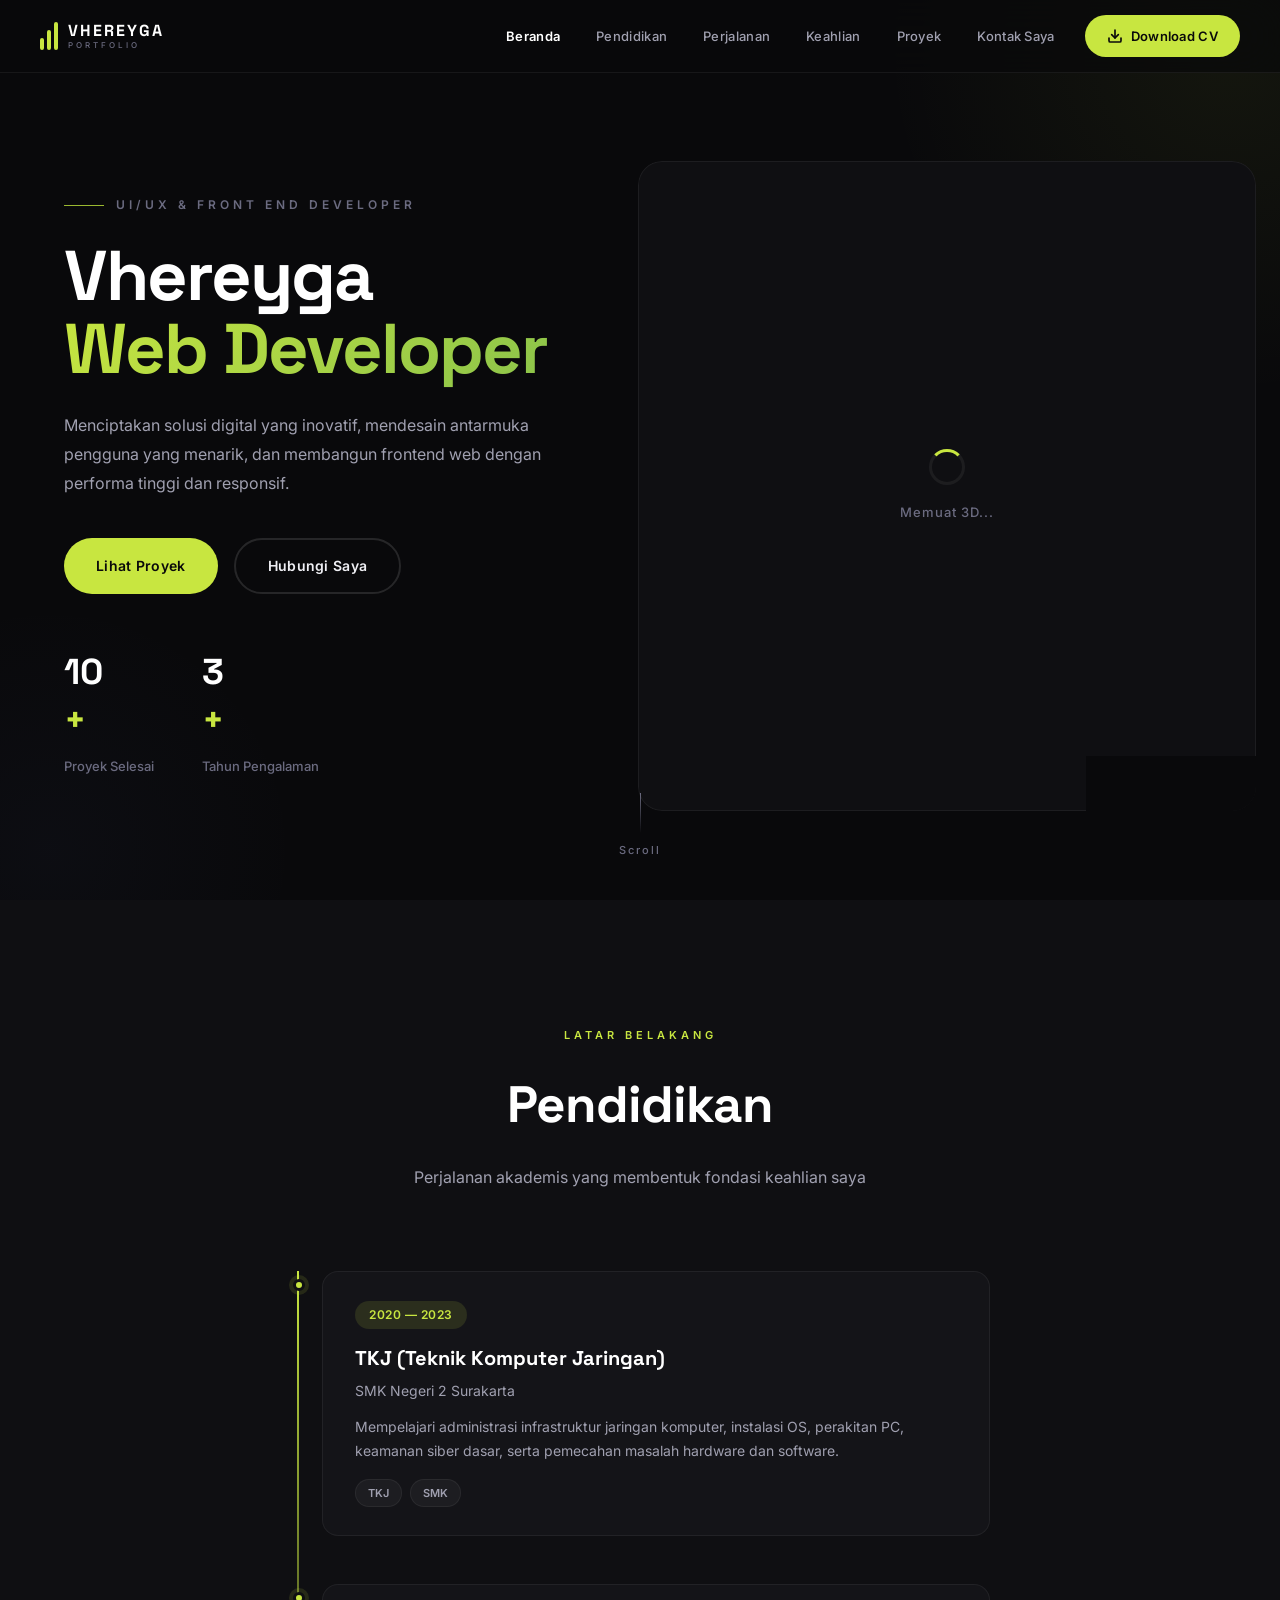
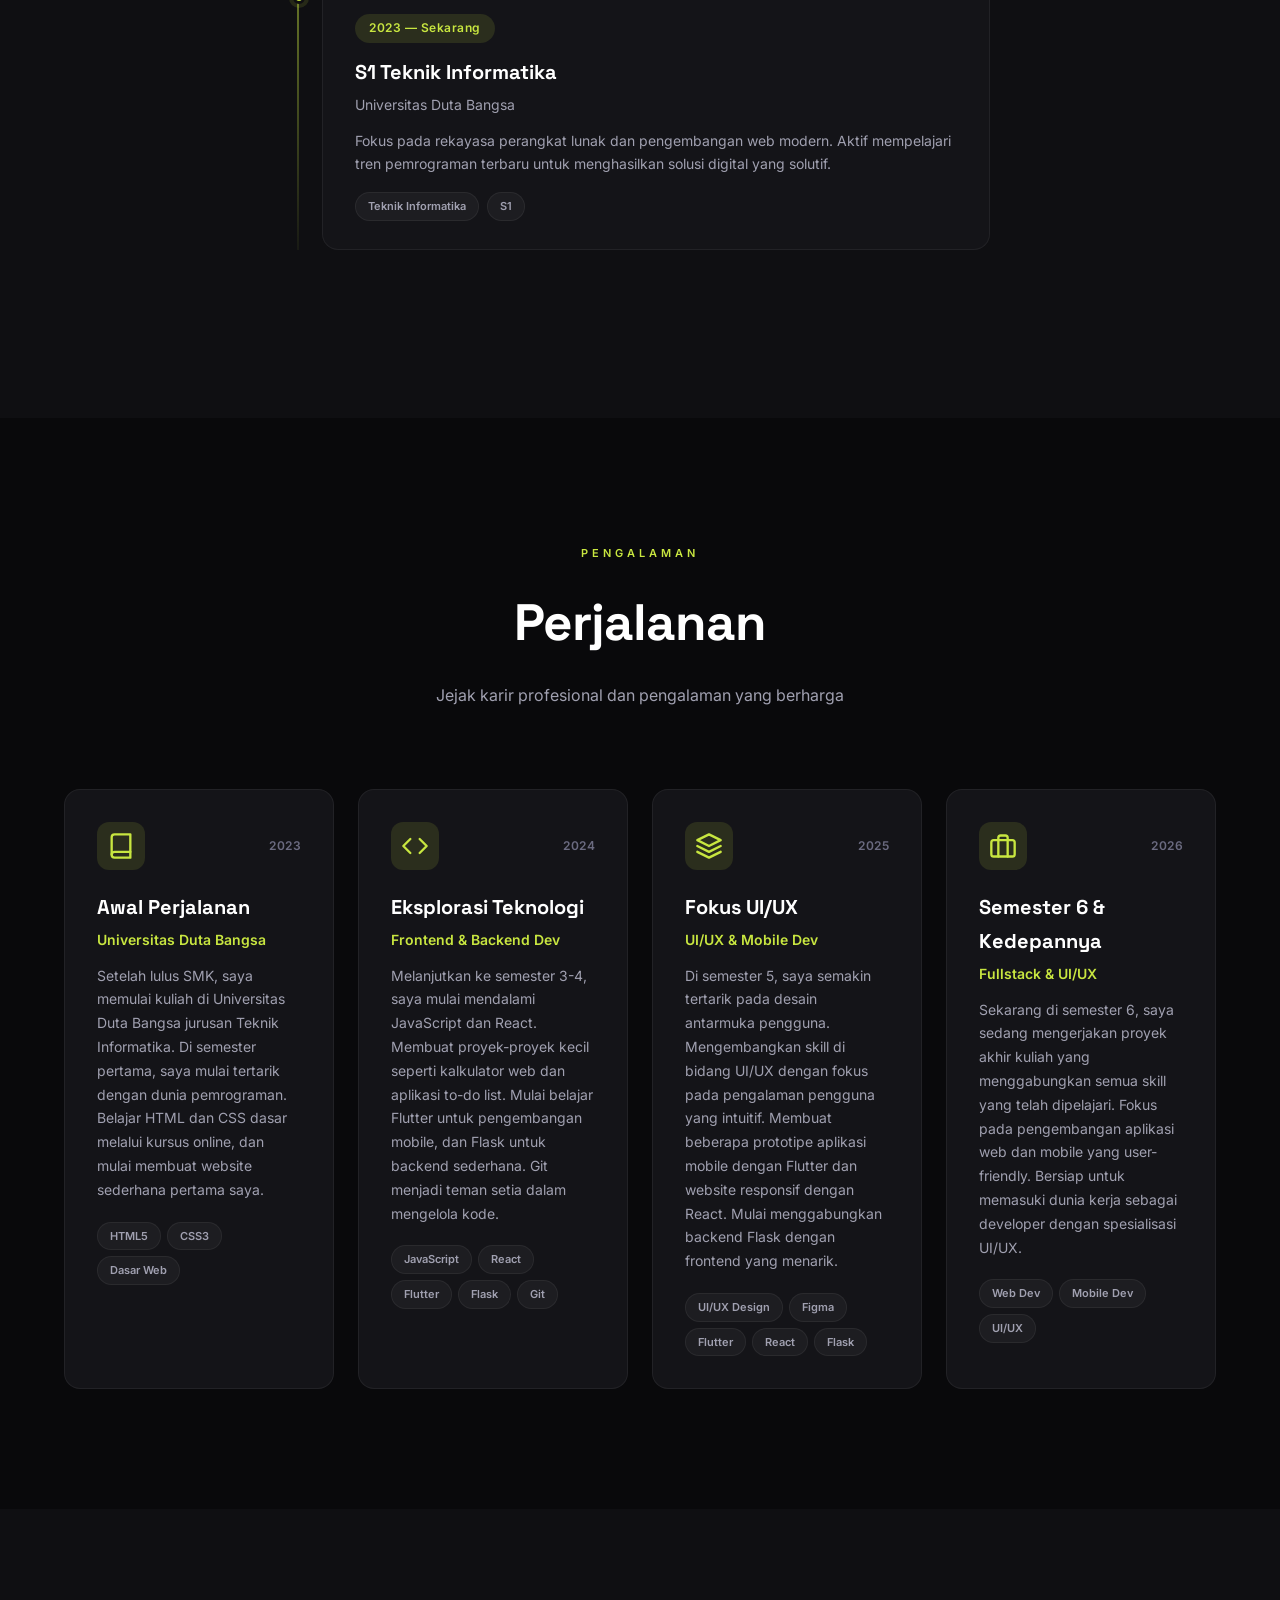
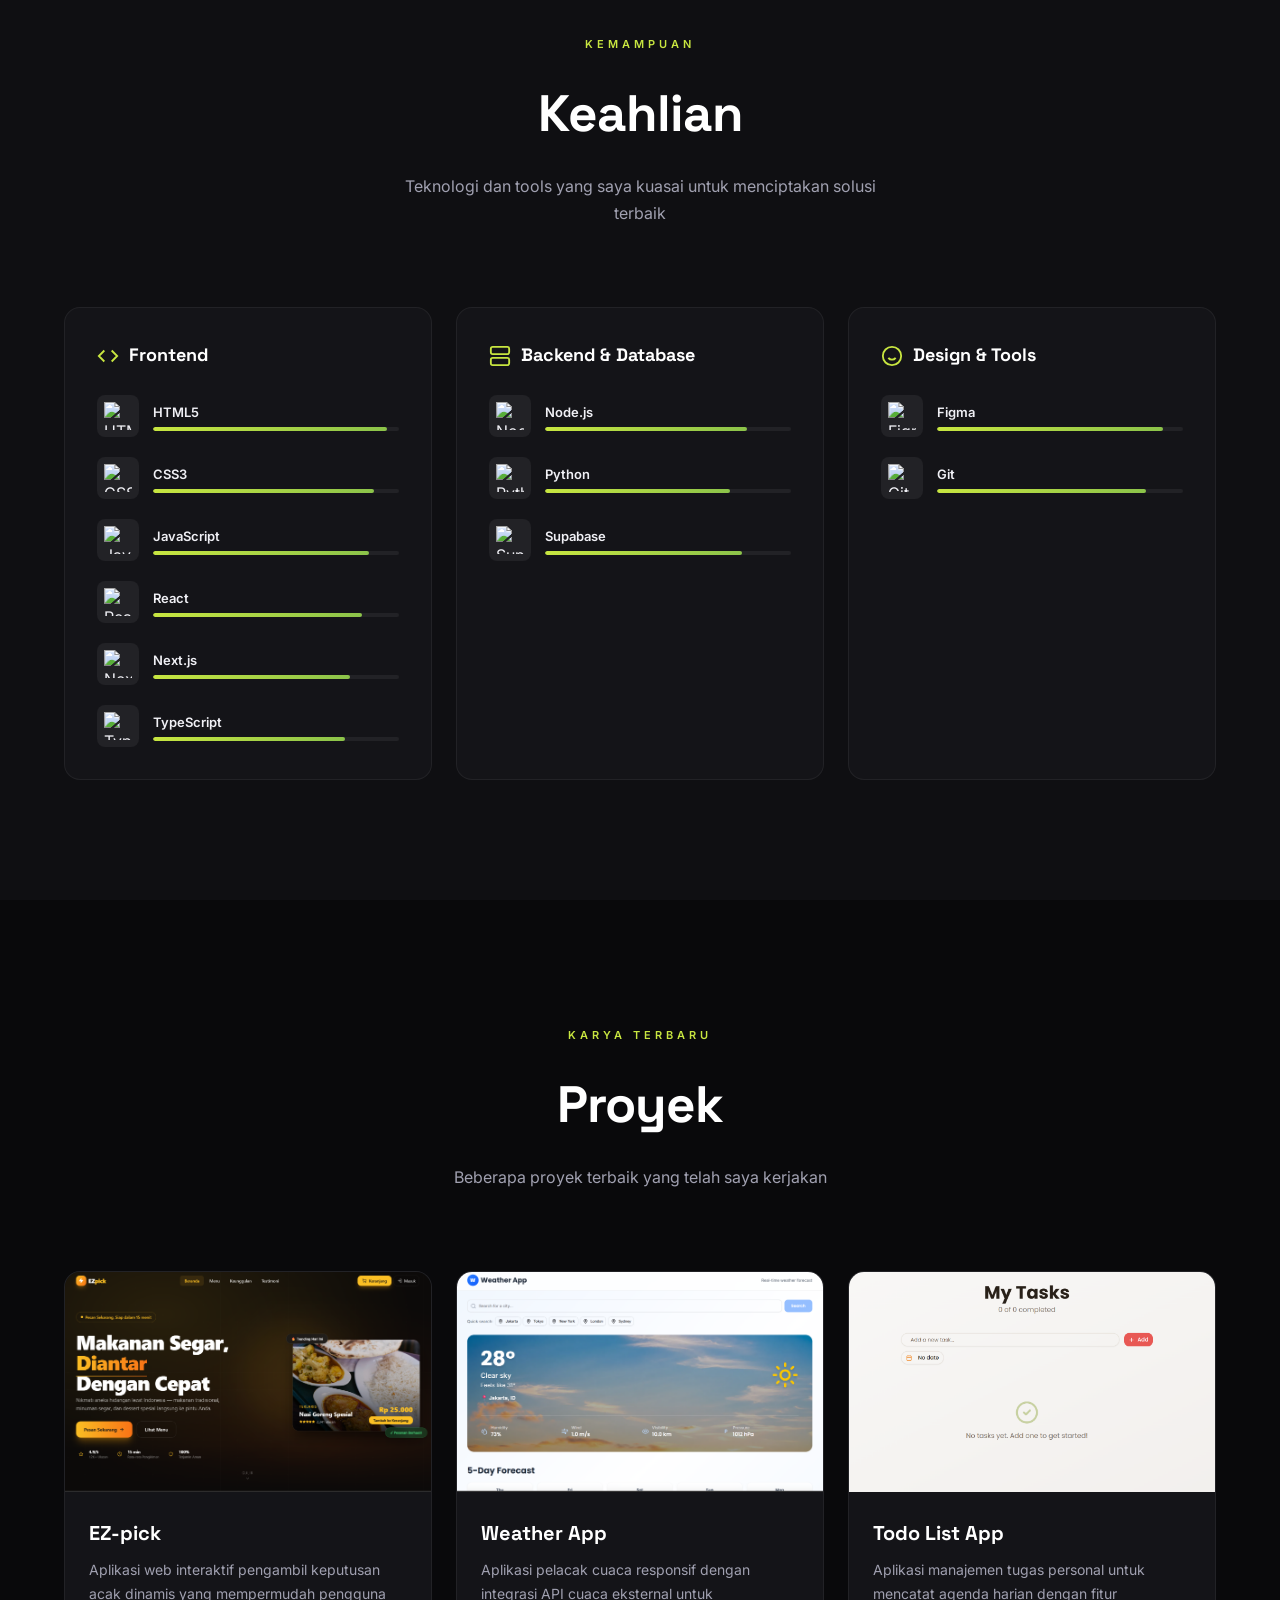
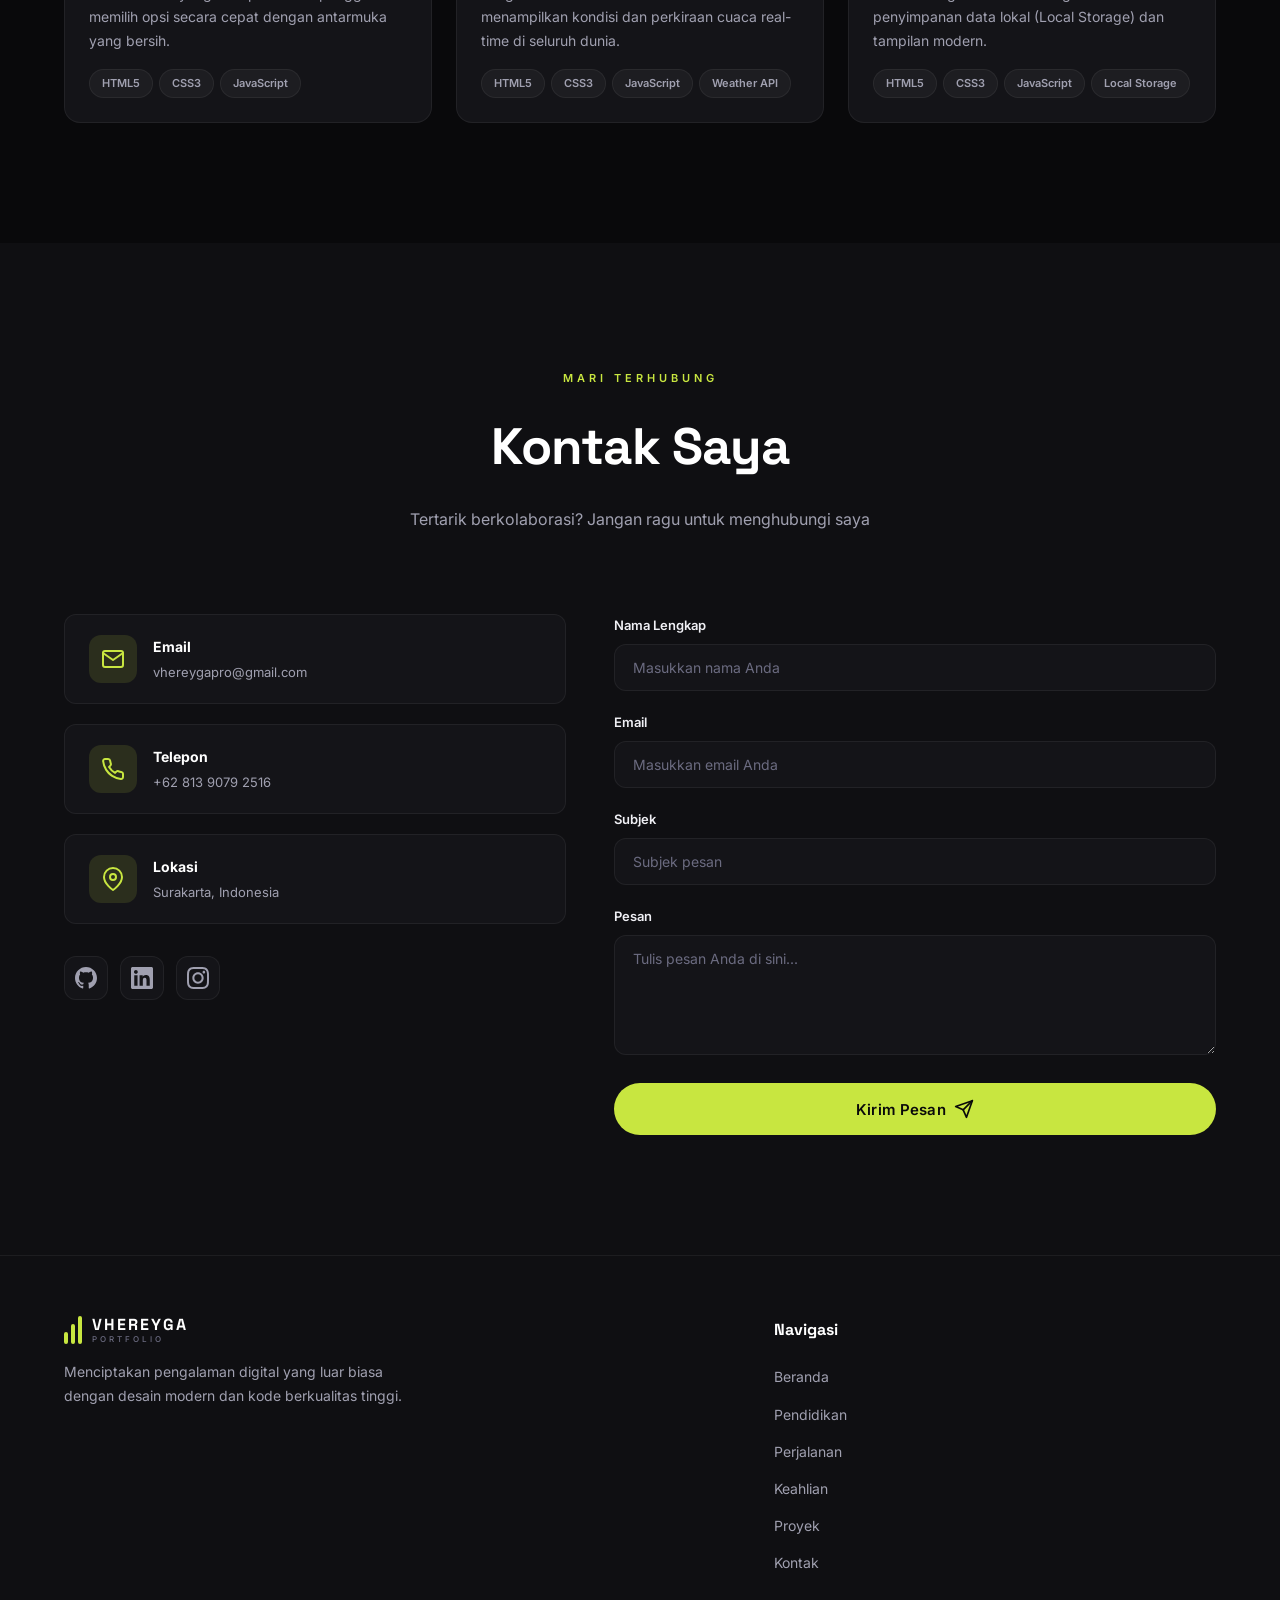
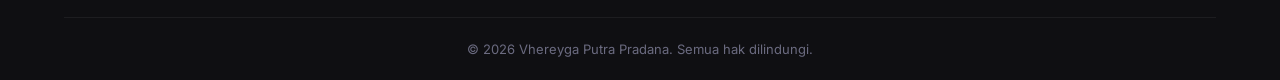
==== commit 5cb1bf38: "refactor: reorder education timeline items in index.html" ====
--- a/index.html
+++ b/index.html
@@ -118,6 +118,20 @@
                 <div class="timeline-item" data-aos="fade-right">
                     <div class="timeline-marker"></div>
                     <div class="timeline-content">
+                        <div class="timeline-badge">2020 — 2023</div>
+                        <h3>TKJ (Teknik Komputer Jaringan)</h3>
+                        <p class="timeline-place">SMK Negeri 2 Surakarta</p>
+                        <p class="timeline-desc">Mempelajari administrasi infrastruktur jaringan komputer, instalasi OS,
+                            perakitan PC, keamanan siber dasar, serta pemecahan masalah hardware dan software.</p>
+                        <div class="timeline-tags">
+                            <span class="tag">TKJ</span>
+                            <span class="tag">SMK</span>
+                        </div>
+                    </div>
+                </div>
+                <div class="timeline-item" data-aos="fade-left">
+                    <div class="timeline-marker"></div>
+                    <div class="timeline-content">
                         <div class="timeline-badge">2023 — Sekarang</div>
                         <h3>S1 Teknik Informatika</h3>
                         <p class="timeline-place">Universitas Duta Bangsa</p>
@@ -126,20 +140,6 @@
                         <div class="timeline-tags">
                             <span class="tag">Teknik Informatika</span>
                             <span class="tag">S1</span>
-                        </div>
-                    </div>
-                </div>
-                <div class="timeline-item" data-aos="fade-left">
-                    <div class="timeline-marker"></div>
-                    <div class="timeline-content">
-                        <div class="timeline-badge">2020 — 2023</div>
-                        <h3>TKJ (Teknik Komputer Jaringan)</h3>
-                        <p class="timeline-place">SMK Negeri 2 Surakarta</p>
-                        <p class="timeline-desc">Mempelajari administrasi infrastruktur jaringan komputer, instalasi OS,
-                            perakitan PC, keamanan siber dasar, serta pemecahan masalah hardware dan software.</p>
-                        <div class="timeline-tags">
-                            <span class="tag">TKJ</span>
-                            <span class="tag">SMK</span>
                         </div>
                     </div>
                 </div>
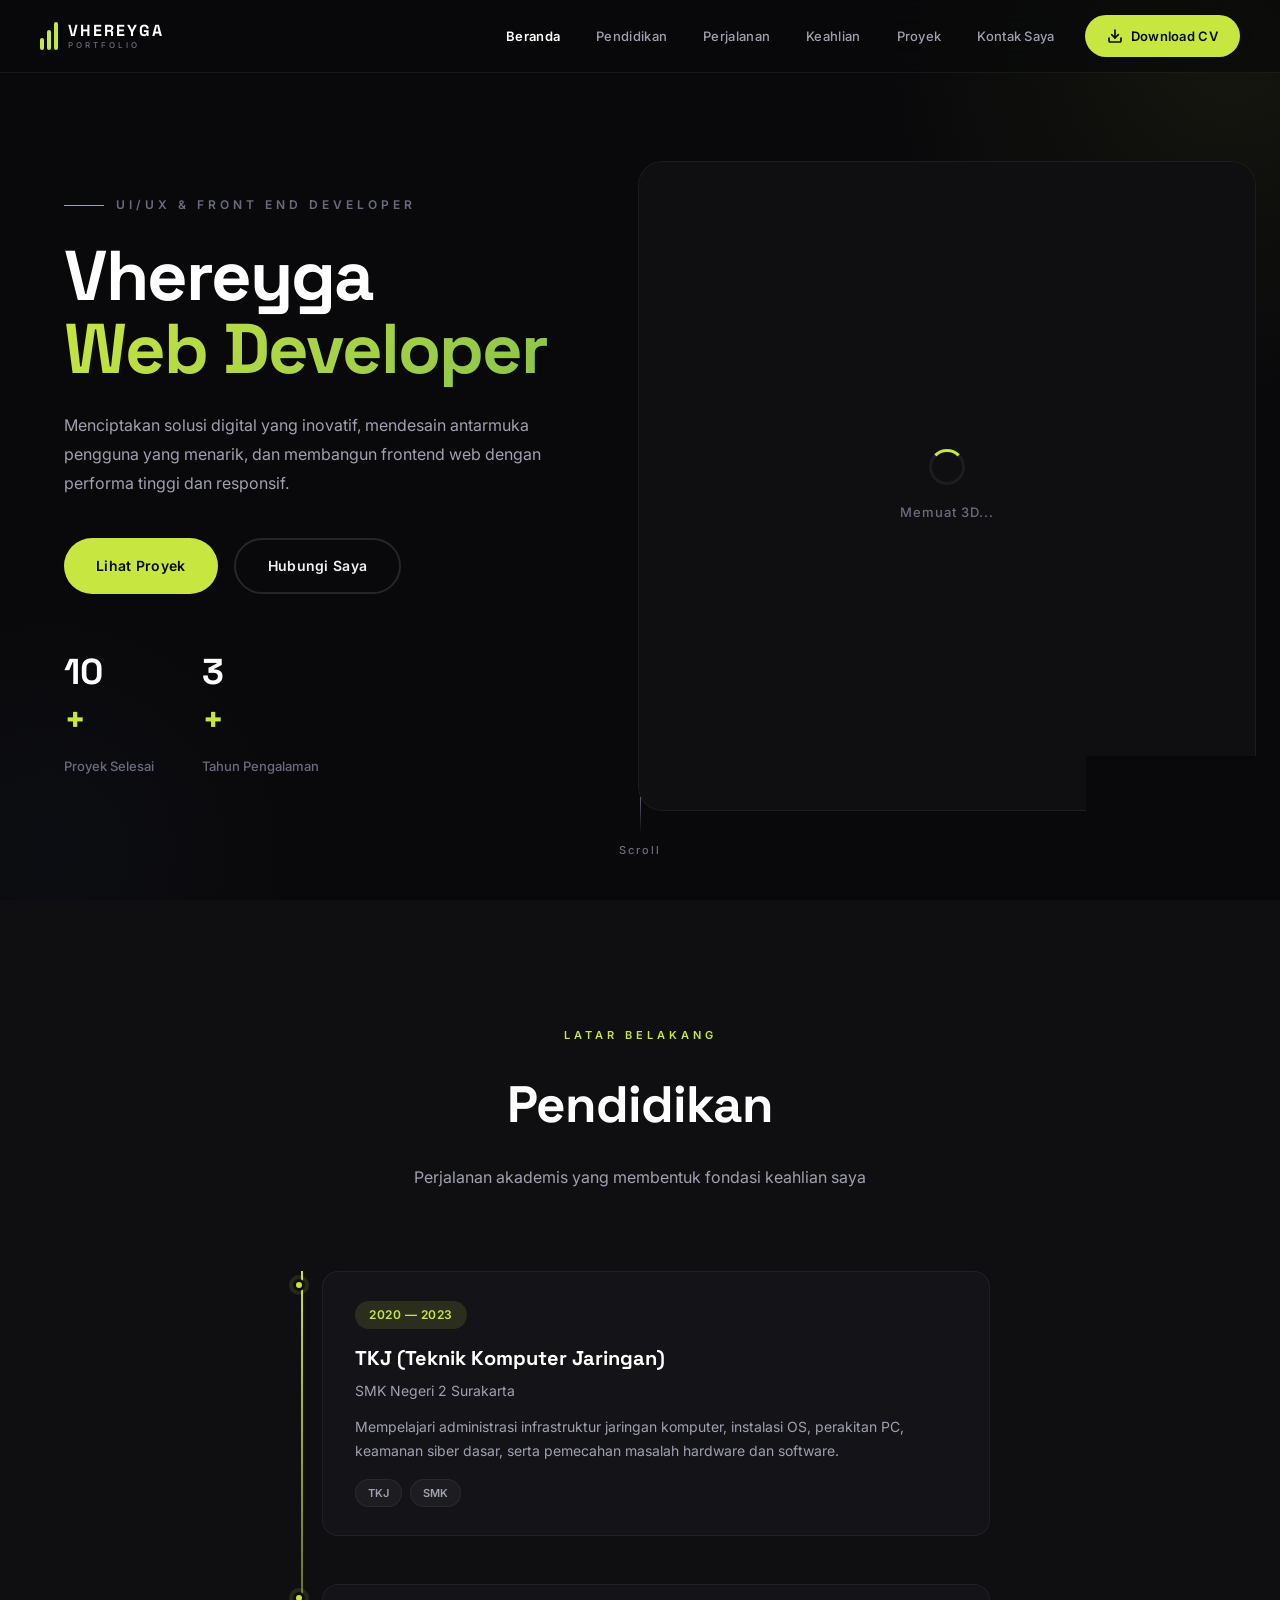
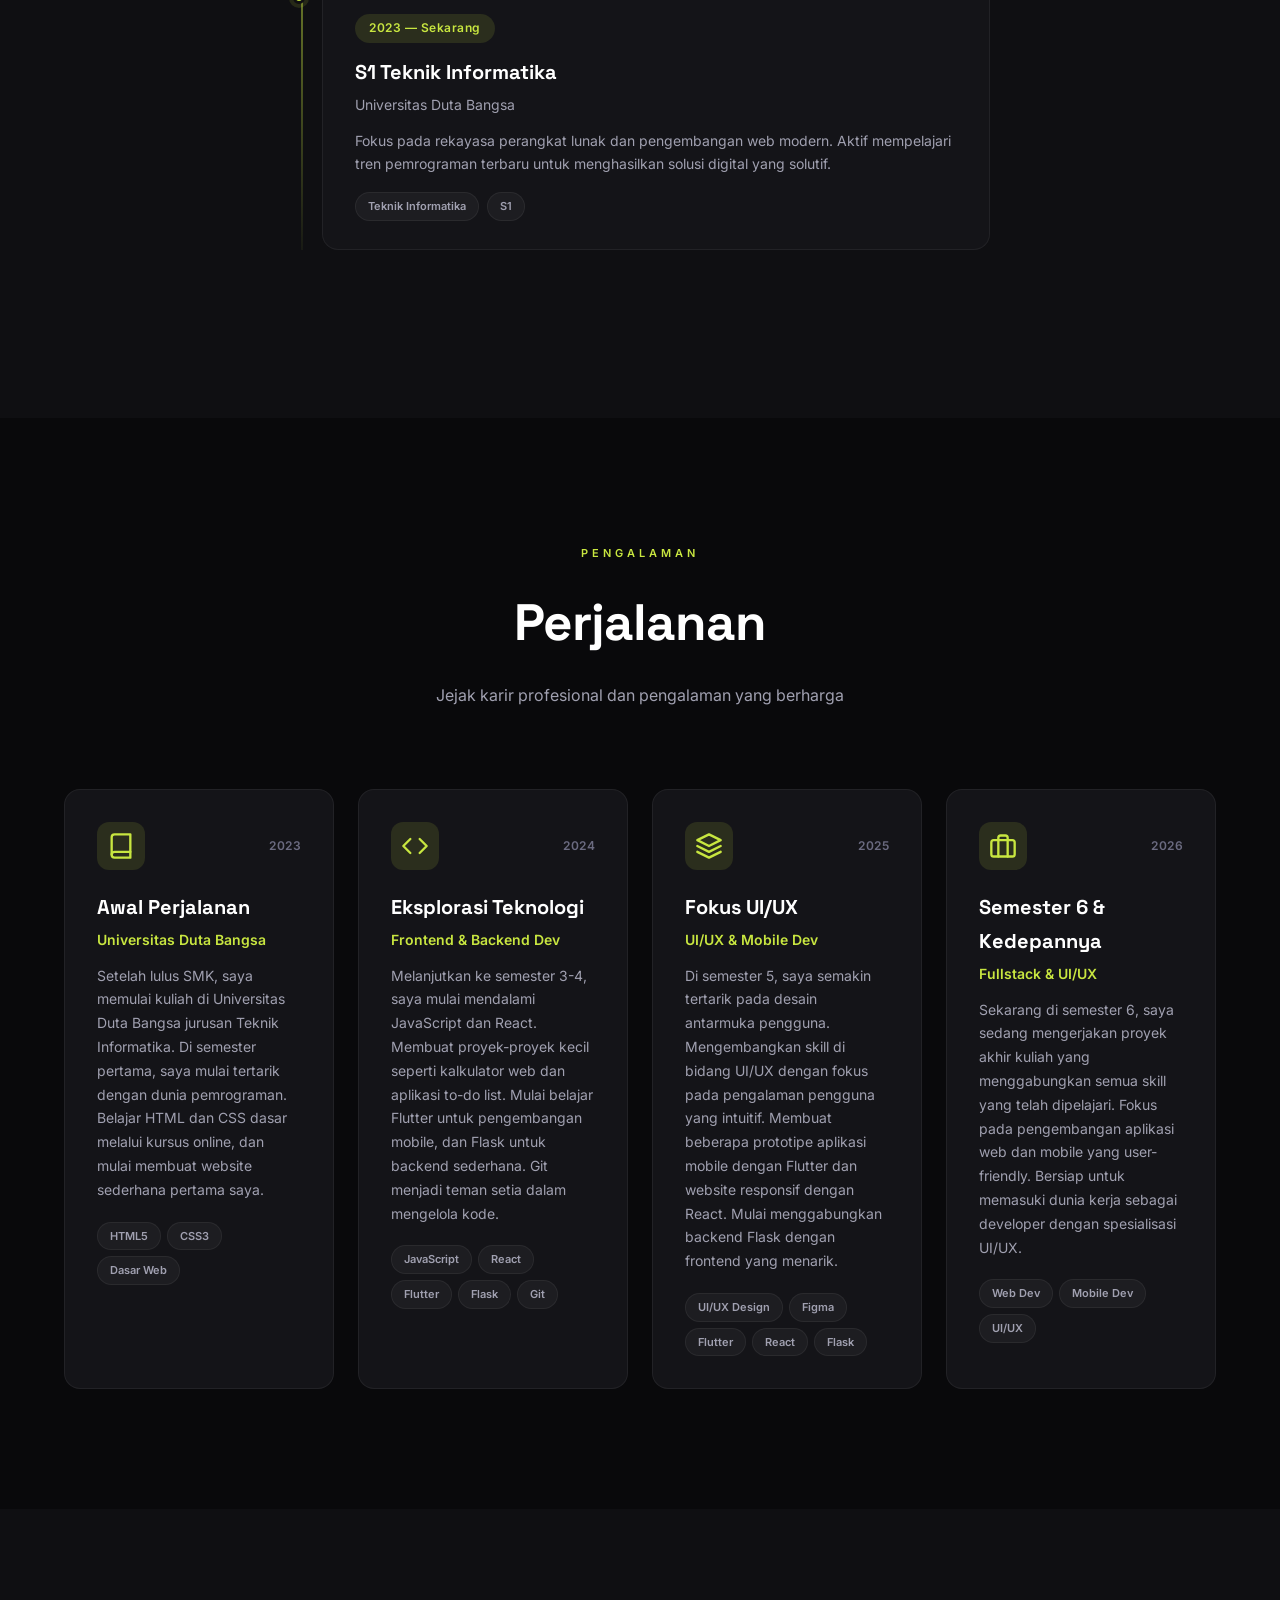
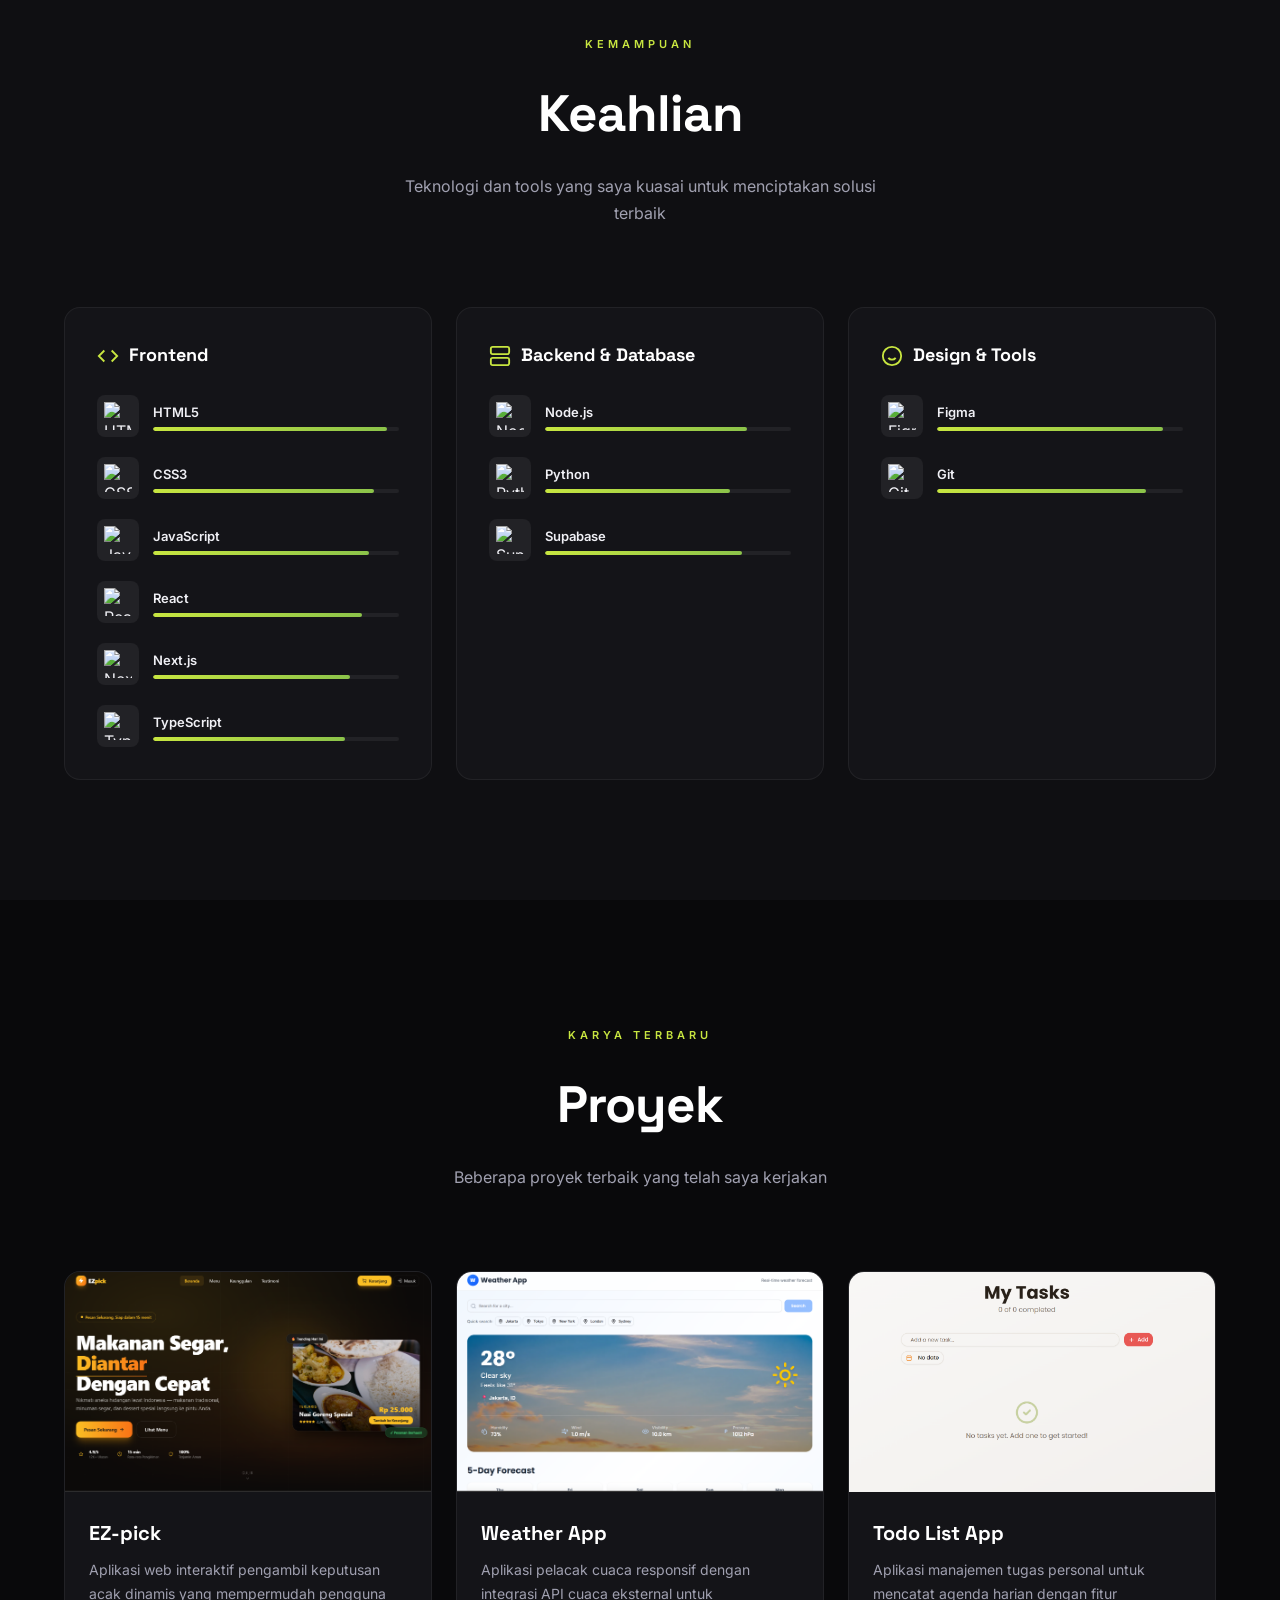
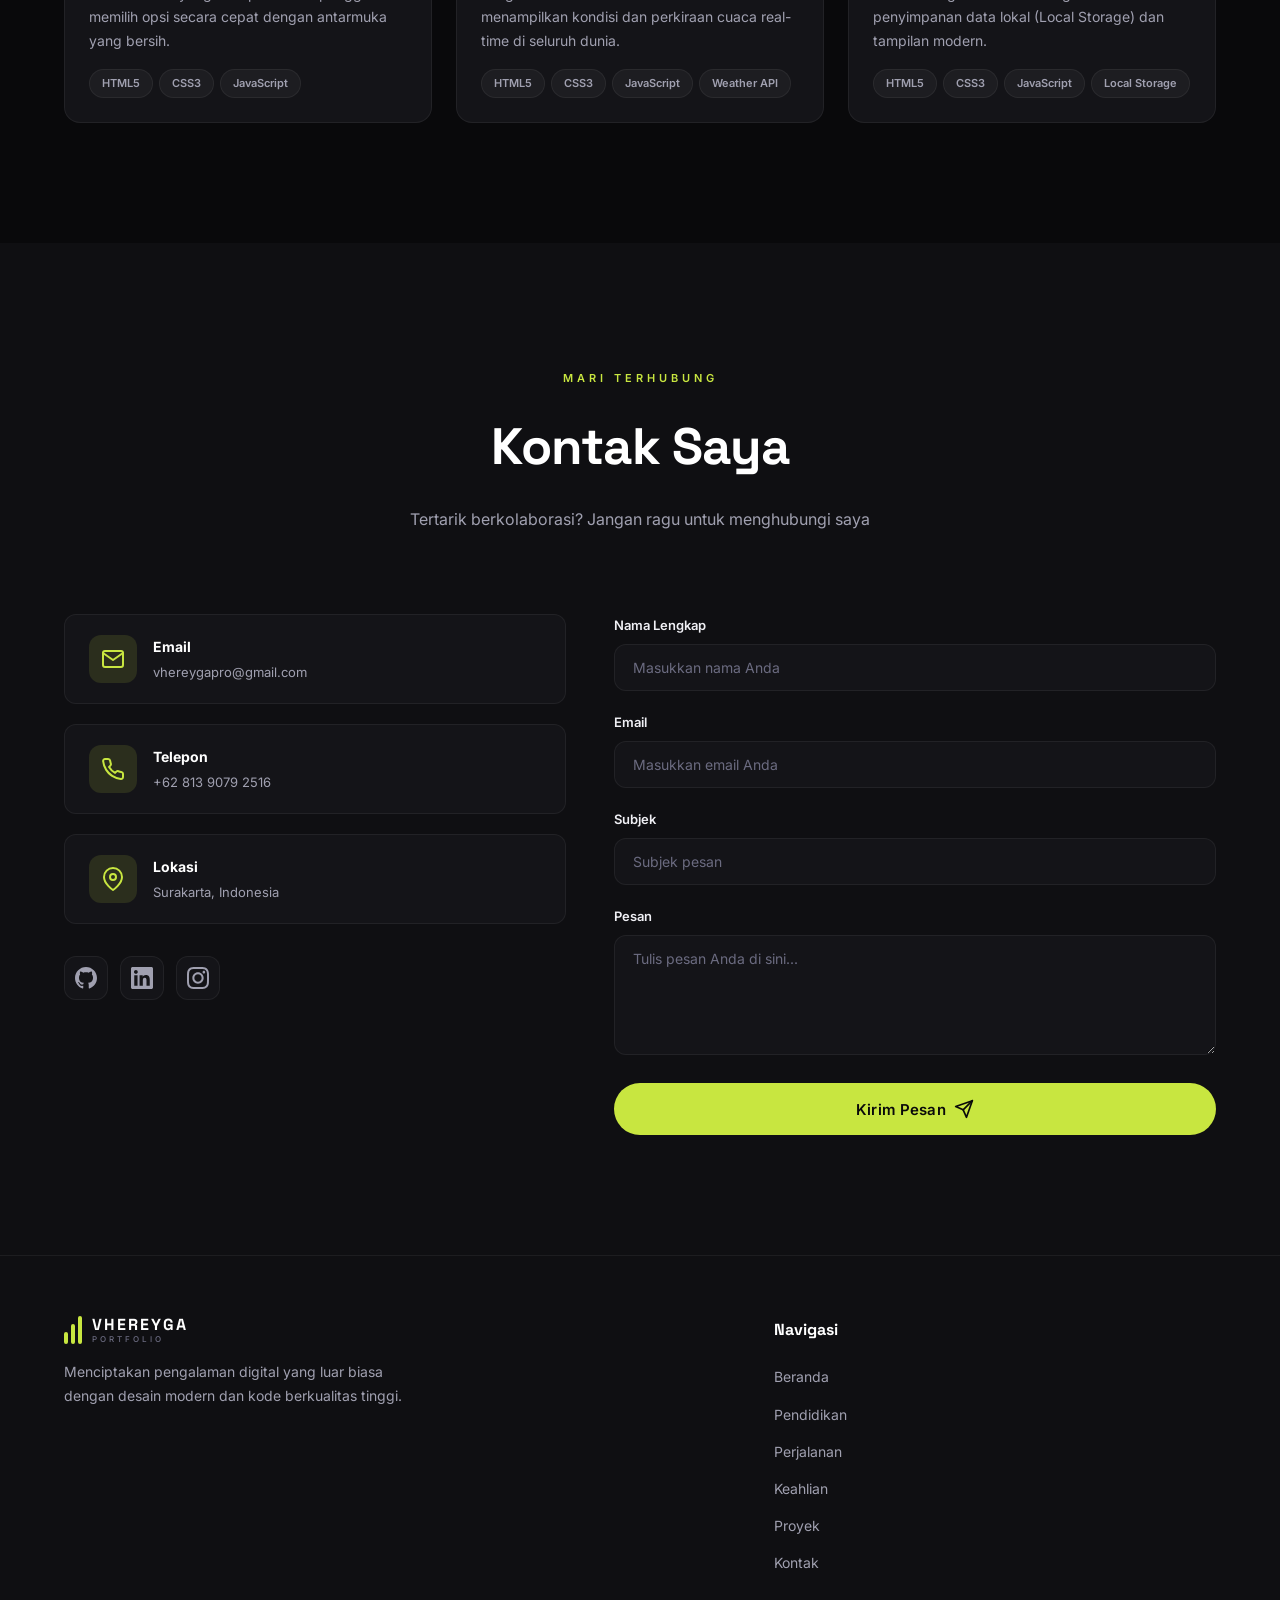
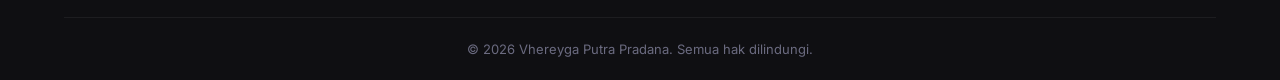
==== commit 65063882: "perf: defer Spline runtime loading and hide 3D visuals on mobile devices to improve performance" ====
--- a/index.html
+++ b/index.html
@@ -669,79 +669,95 @@
 
     <script src="script.js"></script>
     <script type="module">
-        import { Application } from 'https://esm.sh/@splinetool/runtime';
-
-        const canvas = document.getElementById('canvas3d');
-        const loader = document.getElementById('splineLoader');
-        const spline = new Application(canvas);
-
-        // Fungsi untuk menghapus watermark secara berkala dan via MutationObserver
-        function removeSplineWatermark() {
-            const cleanup = () => {
-                // 1. Hapus semua link yang mengarah ke spline
-                const anchors = document.querySelectorAll('a[href*="spline"]');
-                anchors.forEach(a => a.remove());
-
-                // 2. Hapus jika ada shadow DOM (misal pada komponen spline-viewer)
-                document.querySelectorAll('*').forEach(el => {
-                    if (el.shadowRoot) {
-                        el.shadowRoot.querySelectorAll('a[href*="spline"], #logo').forEach(a => a.remove());
+        // Periksa apakah layar desktop (> 1024px) dan bukan perangkat mobile
+        const isDesktop = window.innerWidth > 1024 && !(/Mobi|Android|iPhone|iPad|iPod/i.test(navigator.userAgent));
+
+        if (isDesktop) {
+            // Gunakan dynamic import agar library spline tidak diunduh di perangkat mobile/HP
+            import('https://esm.sh/@splinetool/runtime')
+                .then(({ Application }) => {
+                    const canvas = document.getElementById('canvas3d');
+                    const loader = document.getElementById('splineLoader');
+                    const spline = new Application(canvas);
+
+                    // Fungsi untuk menghapus watermark secara berkala dan via MutationObserver
+                    function removeSplineWatermark() {
+                        const cleanup = () => {
+                            // 1. Hapus semua link yang mengarah ke spline
+                            const anchors = document.querySelectorAll('a[href*="spline"]');
+                            anchors.forEach(a => a.remove());
+
+                            // 2. Hapus jika ada shadow DOM (misal pada komponen spline-viewer)
+                            document.querySelectorAll('*').forEach(el => {
+                                if (el.shadowRoot) {
+                                    el.shadowRoot.querySelectorAll('a[href*="spline"], #logo').forEach(a => a.remove());
+                                }
+                            });
+
+                            // 3. Cari teks "built with spline" dan hapus elemennya
+                            const walker = document.createTreeWalker(
+                                document.body,
+                                NodeFilter.SHOW_TEXT,
+                                null,
+                                false
+                            );
+                            let node;
+                            const nodesToRemove = [];
+                            while (node = walker.nextNode()) {
+                                const val = node.nodeValue.toLowerCase();
+                                if (val.includes('built with spline') || val.includes('spline')) {
+                                    const parent = node.parentElement;
+                                    if (parent) {
+                                        const link = parent.closest('a') || parent.closest('div');
+                                        if (link && link !== document.body && !link.id.includes('hero') && !link.classList.contains('nav-logo') && link.id !== 'splineWrapper') {
+                                            nodesToRemove.push(link);
+                                        }
+                                    }
+                                }
+                            }
+                            nodesToRemove.forEach(n => {
+                                try {
+                                    n.remove();
+                                } catch (e) { }
+                            });
+                        };
+
+                        // Jalankan berkala
+                        cleanup();
+                        const interval = setInterval(cleanup, 100);
+                        setTimeout(() => clearInterval(interval), 10000);
+
+                        // Observasi perubahan DOM
+                        const observer = new MutationObserver(cleanup);
+                        observer.observe(document.body, { childList: true, subtree: true });
                     }
+
+                    spline.load('https://prod.spline.design/bNdS3DsoAUBNtEqU/scene.splinecode?v=' + Date.now())
+                        .then(() => {
+                            console.log('✅ Spline scene loaded');
+                            loader.classList.add('hidden');
+                            canvas.classList.add('loaded');
+                            removeSplineWatermark();
+                        })
+                        .catch((err) => {
+                            console.error('Spline load error:', err);
+                            loader.innerHTML = '<span>3D gagal dimuat</span>';
+                        });
+
+                    // Jalankan juga di event load lainnya
+                    document.addEventListener('DOMContentLoaded', removeSplineWatermark);
+                    window.addEventListener('load', removeSplineWatermark);
+                })
+                .catch((err) => {
+                    console.error('Gagal mengimpor Spline runtime:', err);
                 });
-
-                // 3. Cari teks "built with spline" dan hapus elemennya
-                const walker = document.createTreeWalker(
-                    document.body,
-                    NodeFilter.SHOW_TEXT,
-                    null,
-                    false
-                );
-                let node;
-                const nodesToRemove = [];
-                while (node = walker.nextNode()) {
-                    const val = node.nodeValue.toLowerCase();
-                    if (val.includes('built with spline') || val.includes('spline')) {
-                        const parent = node.parentElement;
-                        if (parent) {
-                            const link = parent.closest('a') || parent.closest('div');
-                            if (link && link !== document.body && !link.id.includes('hero') && !link.classList.contains('nav-logo') && link.id !== 'splineWrapper') {
-                                nodesToRemove.push(link);
-                            }
-                        }
-                    }
-                }
-                nodesToRemove.forEach(n => {
-                    try {
-                        n.remove();
-                    } catch (e) { }
-                });
-            };
-
-            // Jalankan berkala
-            cleanup();
-            const interval = setInterval(cleanup, 100);
-            setTimeout(() => clearInterval(interval), 10000);
-
-            // Observasi perubahan DOM
-            const observer = new MutationObserver(cleanup);
-            observer.observe(document.body, { childList: true, subtree: true });
+        } else {
+            // Sembunyikan elemen visual spline jika bukan desktop
+            const heroVisual = document.getElementById('heroVisual');
+            if (heroVisual) {
+                heroVisual.style.display = 'none';
+            }
         }
-
-        spline.load('https://prod.spline.design/bNdS3DsoAUBNtEqU/scene.splinecode?v=' + Date.now())
-            .then(() => {
-                console.log('✅ Spline scene loaded');
-                loader.classList.add('hidden');
-                canvas.classList.add('loaded');
-                removeSplineWatermark();
-            })
-            .catch((err) => {
-                console.error('Spline load error:', err);
-                loader.innerHTML = '<span>3D gagal dimuat</span>';
-            });
-
-        // Jalankan juga di event load lainnya
-        document.addEventListener('DOMContentLoaded', removeSplineWatermark);
-        window.addEventListener('load', removeSplineWatermark);
     </script>
 </body>
 
--- a/style.css
+++ b/style.css
@@ -444,6 +444,7 @@
     justify-content: center;
     min-height: 650px;
     transform: translateX(40px);
+    z-index: 1;
 }
 
 .spline-wrapper {
@@ -629,7 +630,7 @@
 .timeline::before {
     content: '';
     position: absolute;
-    left: 7px;
+    left: 11px;
     top: 0;
     bottom: 0;
     width: 2px;
@@ -1326,17 +1327,11 @@
     }
 
     .hero-content {
-        order: 1;
+        order: 0;
     }
 
     .hero-visual {
-        order: 0;
-        min-height: 480px;
-        transform: translateX(0);
-    }
-
-    .spline-wrapper {
-        height: 480px;
+        display: none !important;
     }
 
     .hero-tag {
@@ -1453,12 +1448,10 @@
         font-size: clamp(2.4rem, 8vw, 3.5rem);
     }
 
-    .hero-visual {
-        min-height: 400px;
-    }
-
-    .spline-wrapper {
-        height: 400px;
+
+
+    .timeline::before {
+        left: 3px;
     }
 
     .hero-stats {
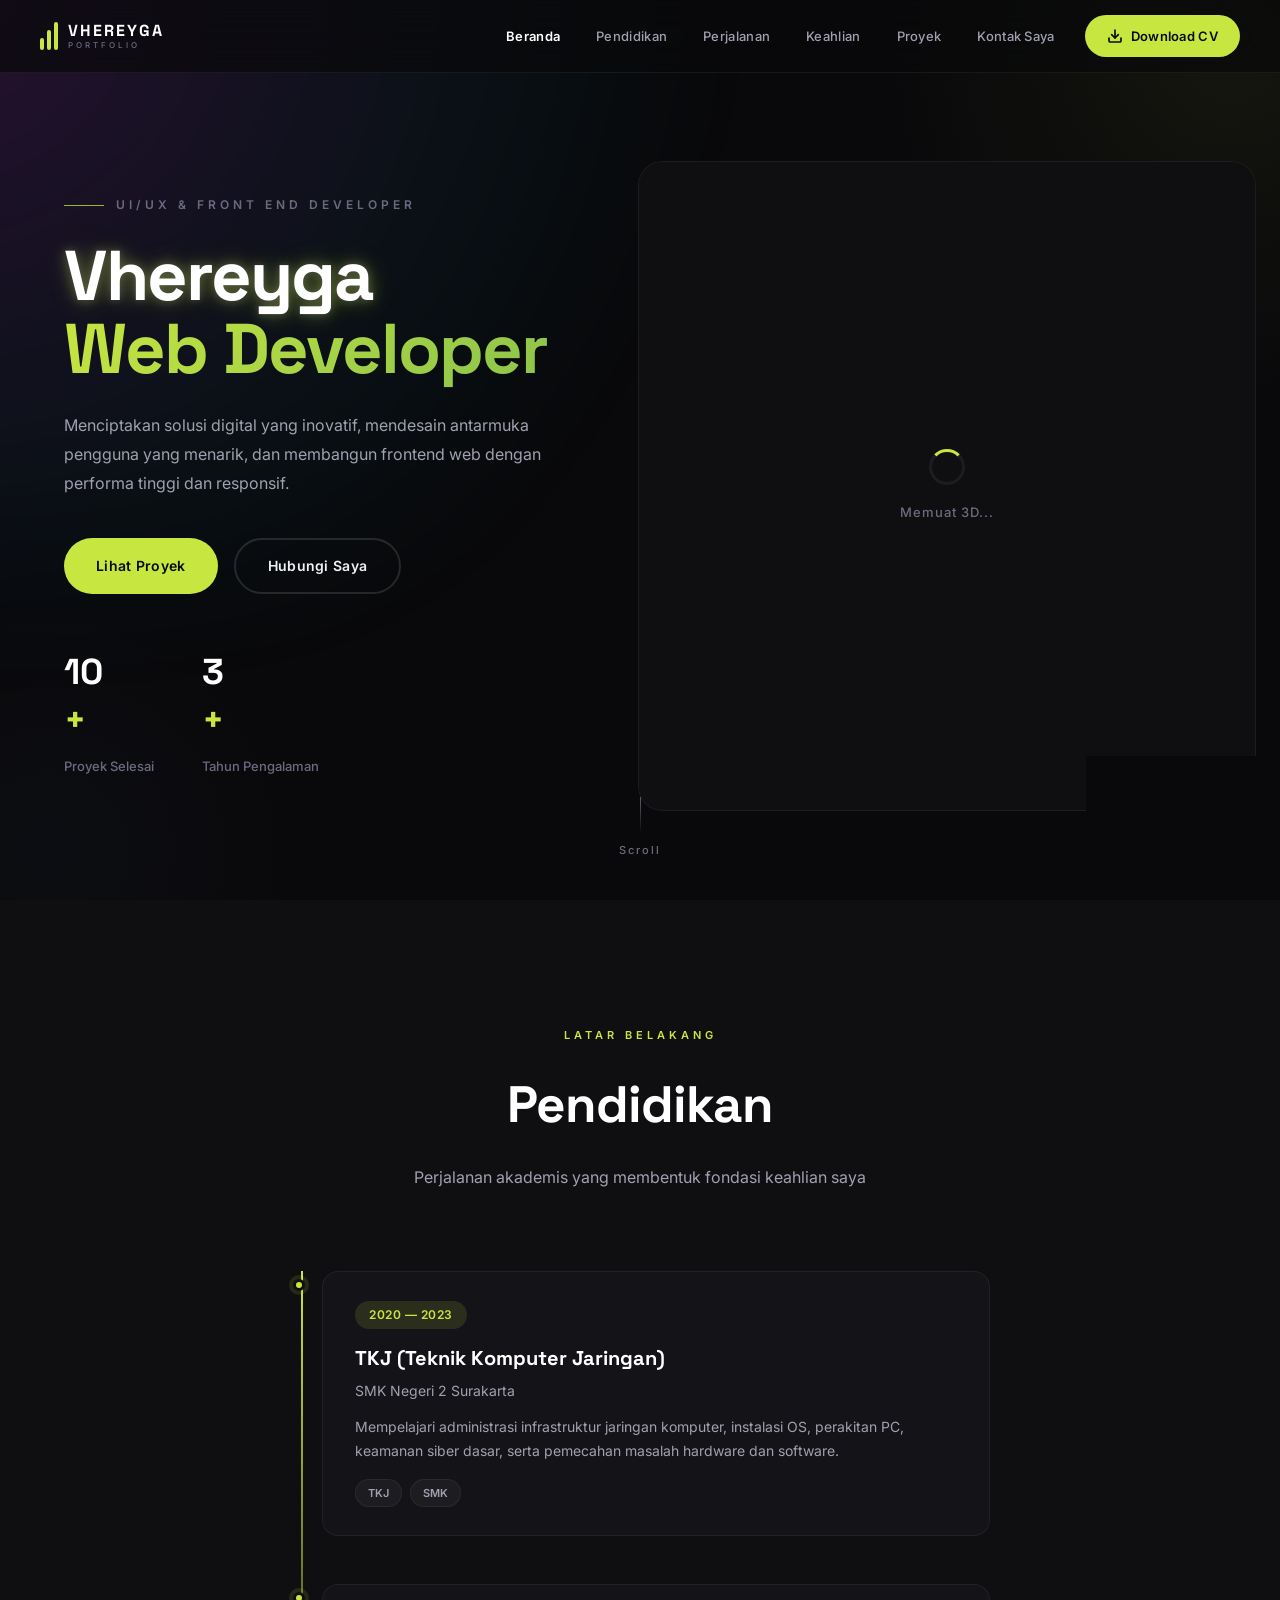
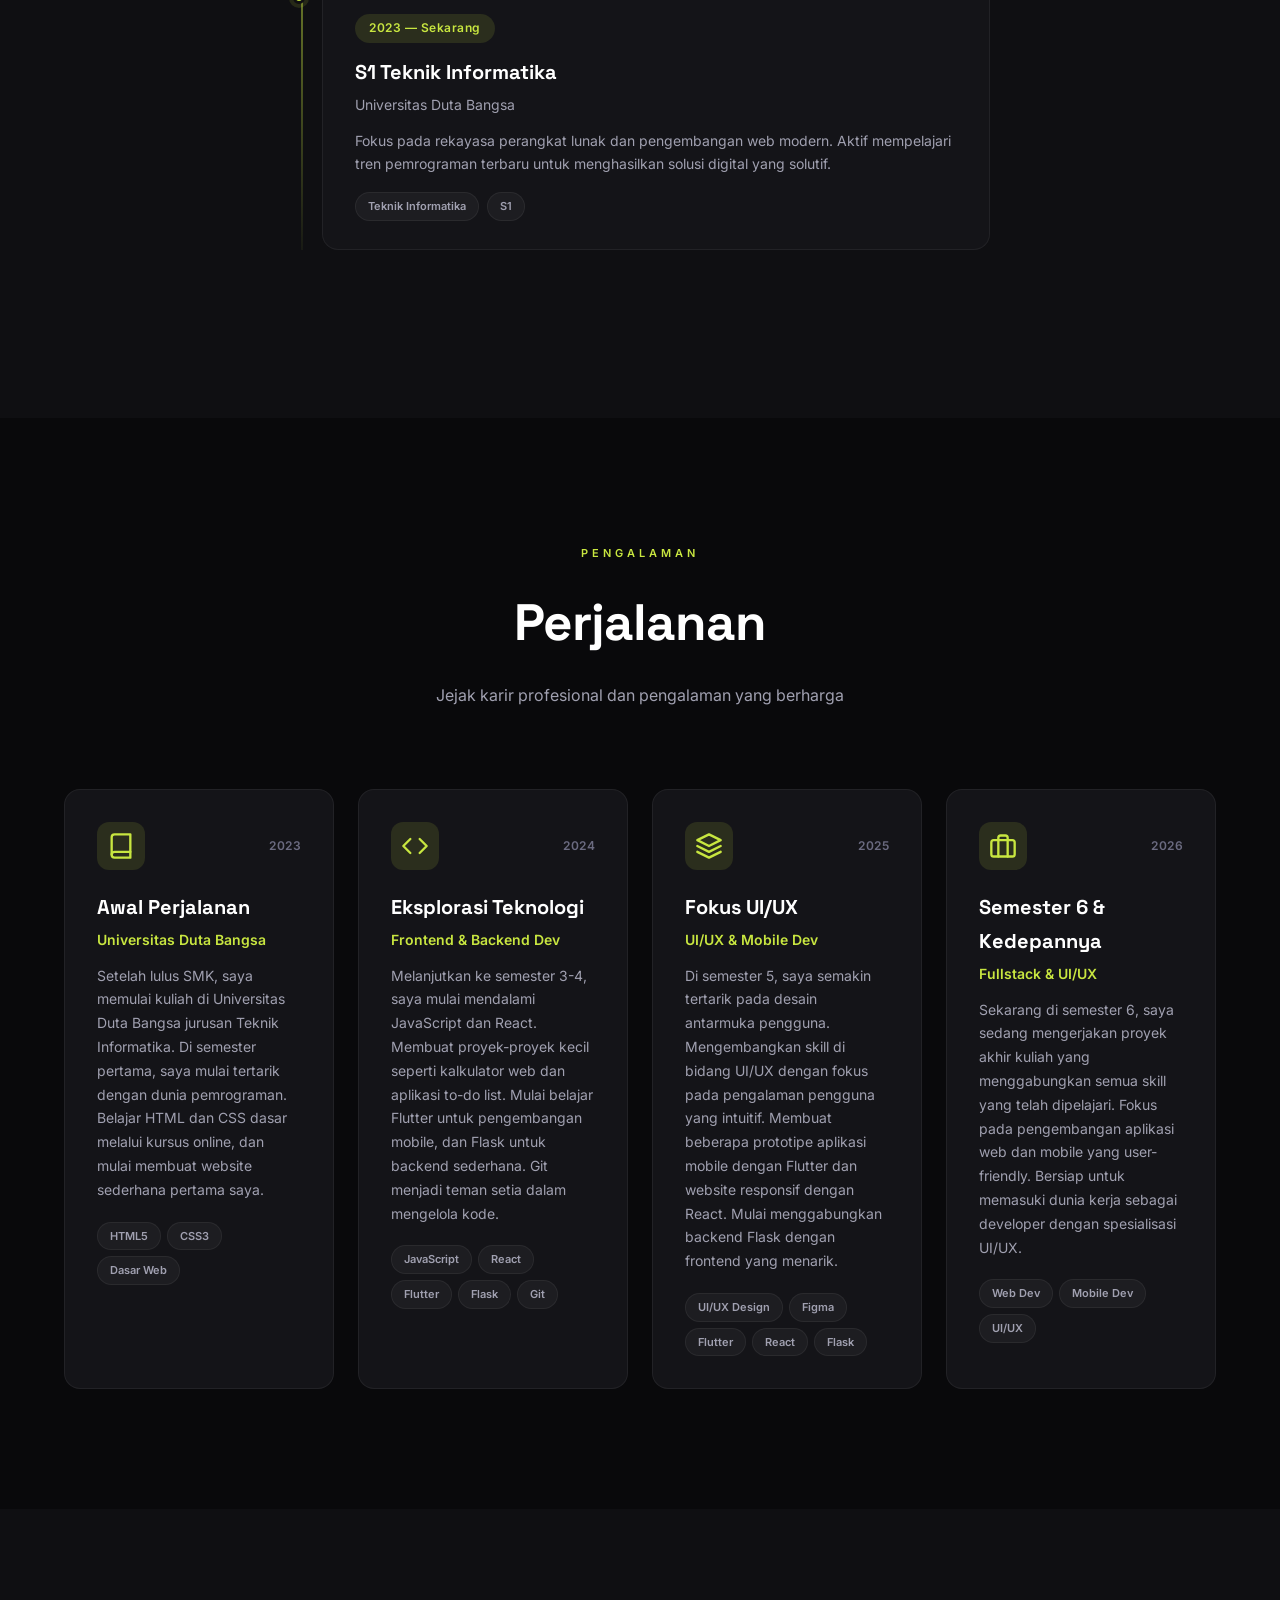
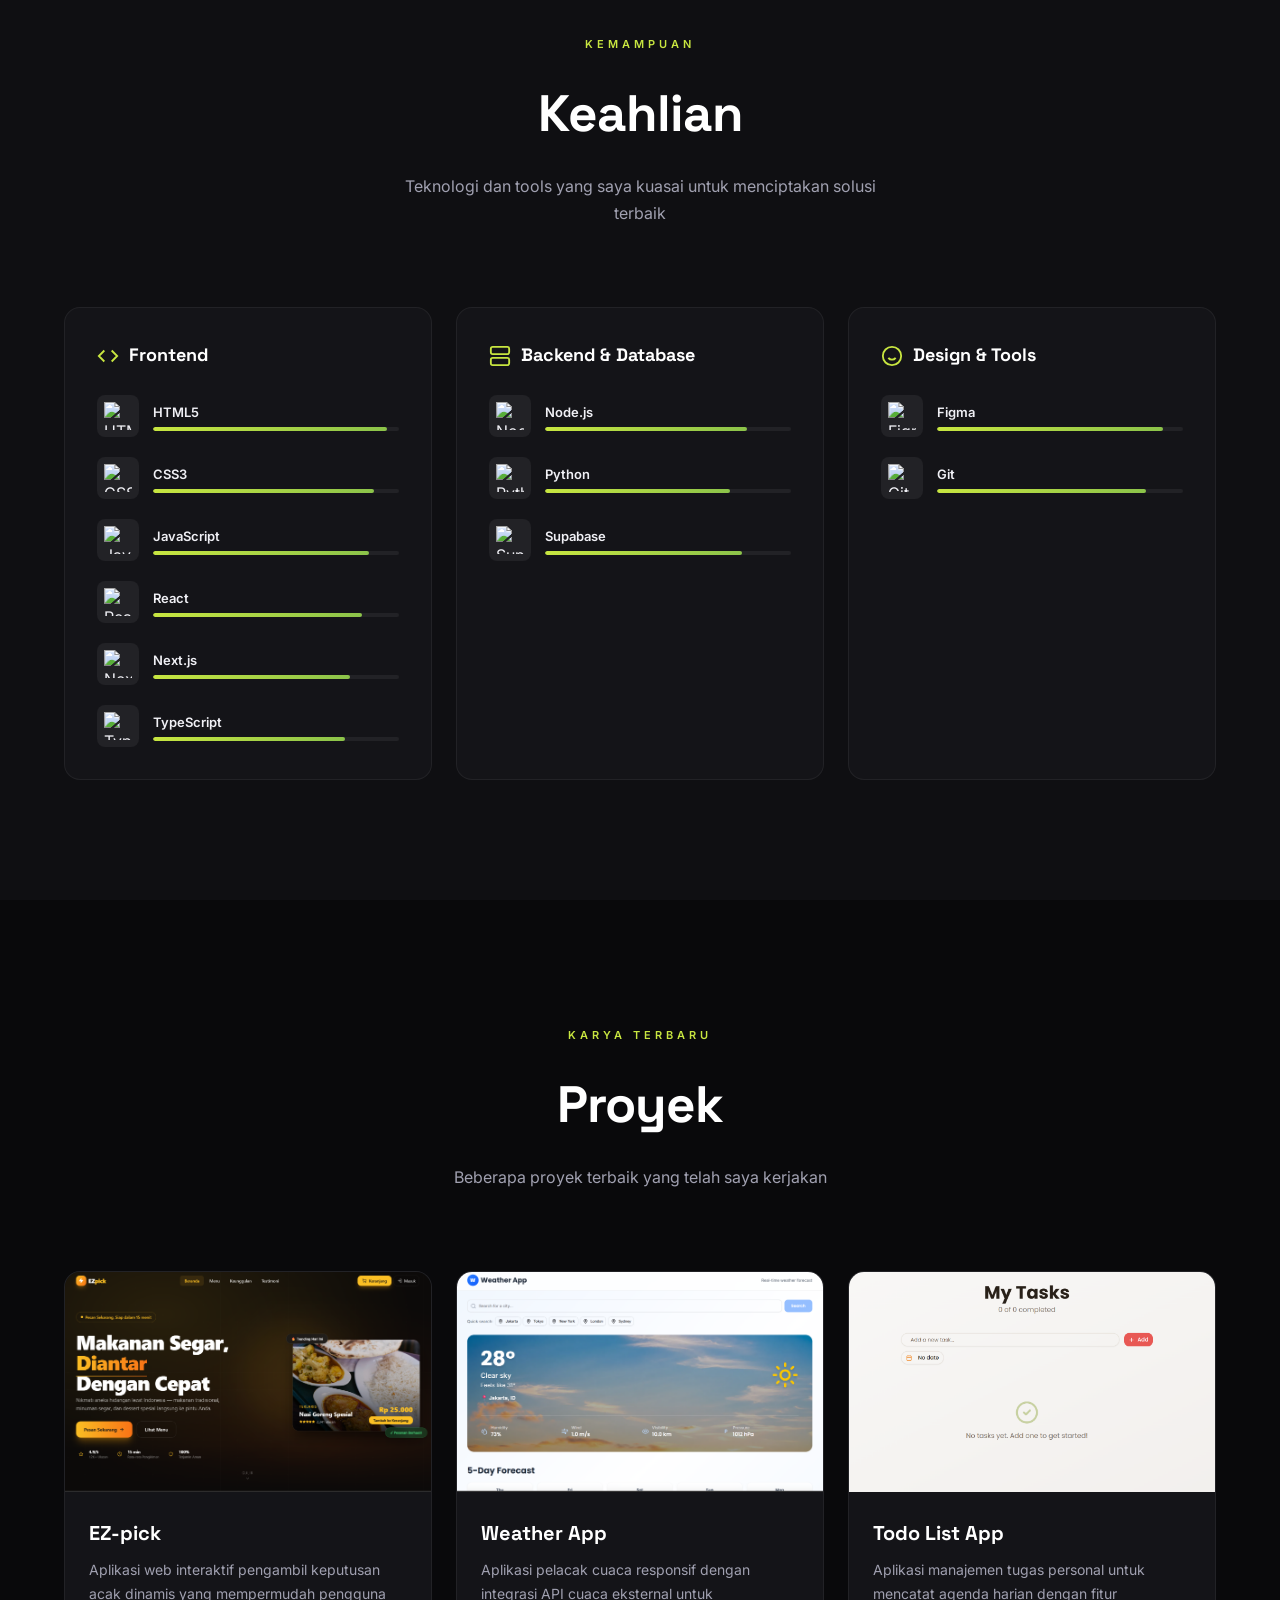
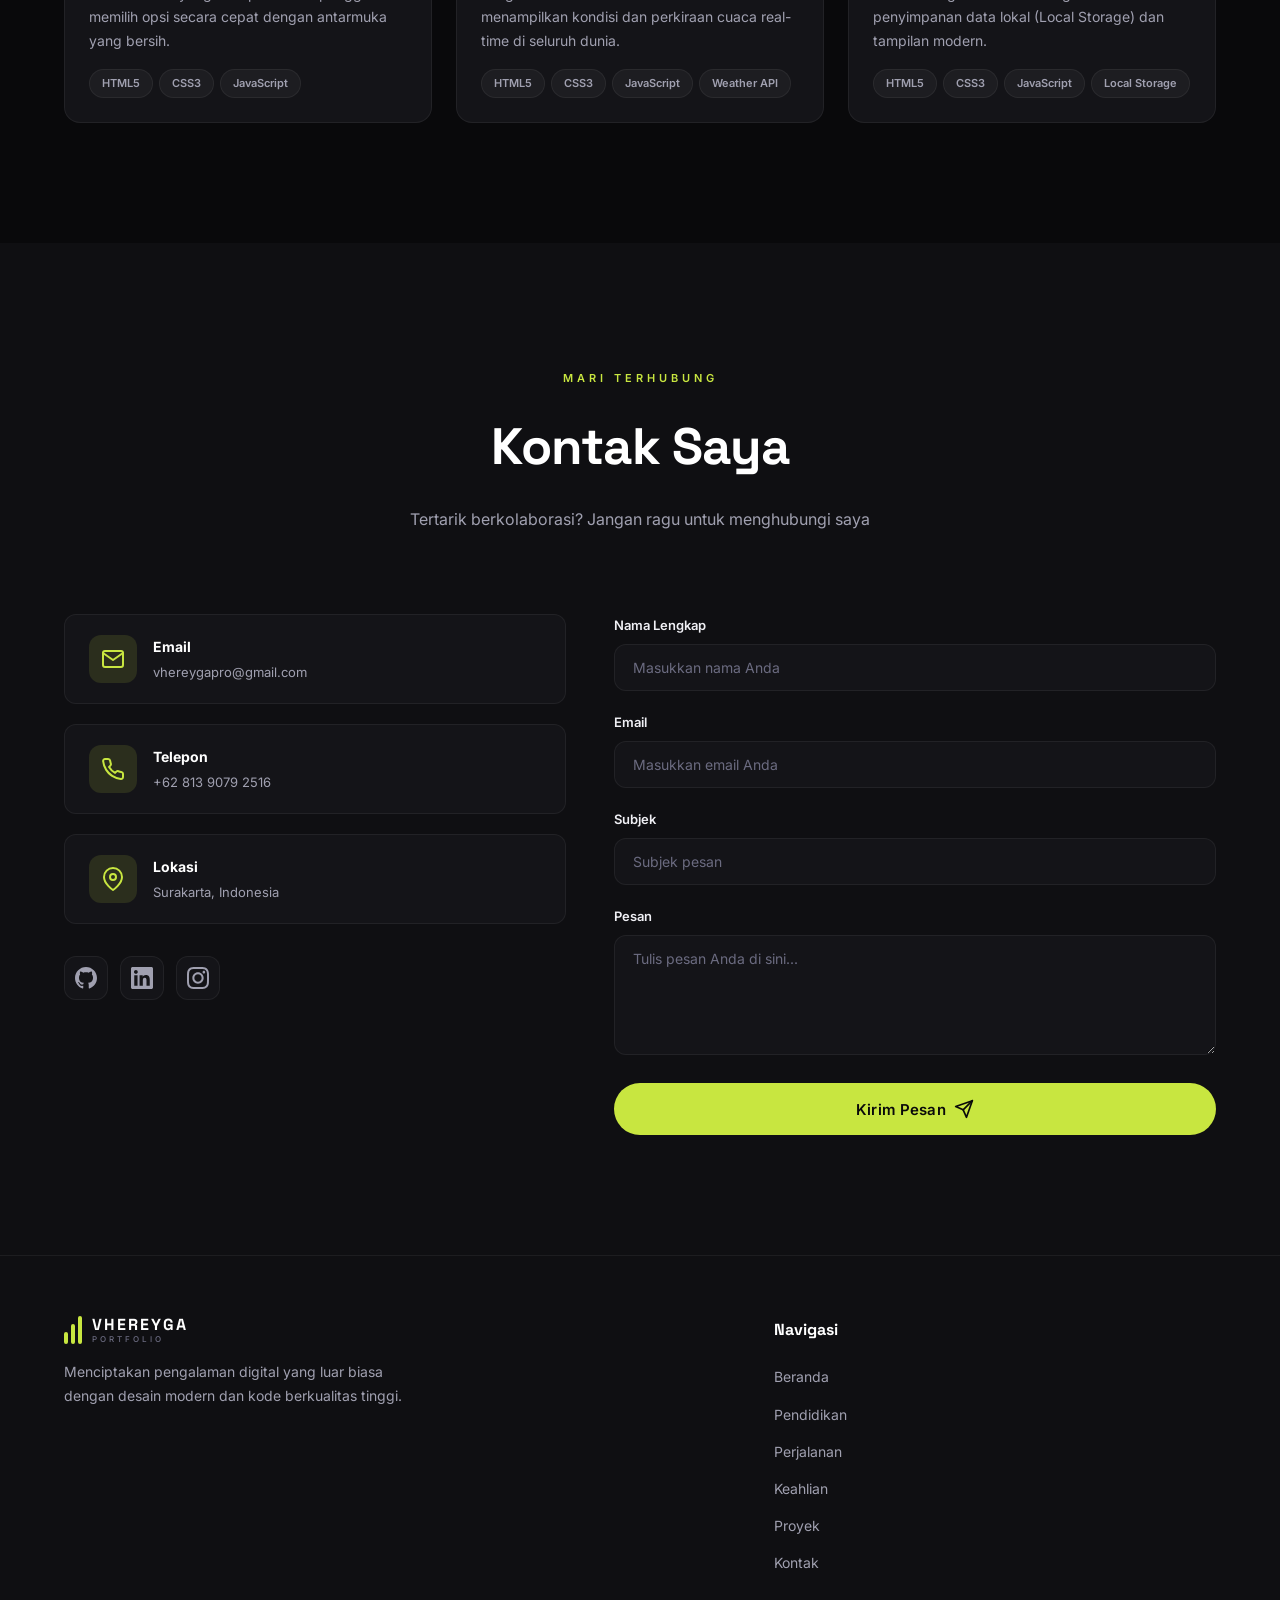
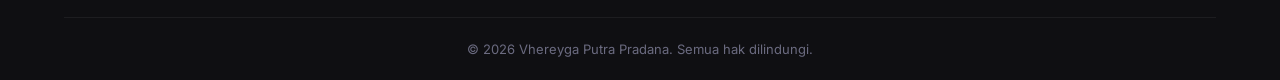
==== commit a0458ea0: "feat: add atmospheric lighting effects and text glow animation to hero section" ====
--- a/index.html
+++ b/index.html
@@ -60,11 +60,16 @@
 
     <!-- Hero / Beranda -->
     <section class="hero" id="beranda">
+        <!-- Light Source Effects (Matching the 3D Robot lighting) -->
+        <div class="hero-light-source"></div>
+        <div class="hero-light-beam"></div>
+        <div class="hero-light-ambient"></div>
+
         <div class="hero-container">
             <div class="hero-content">
                 <p class="hero-tag">UI/UX &amp; FRONT END DEVELOPER</p>
                 <h1 class="hero-title">
-                    Vhereyga<br> <span class="hero-accent">Web Developer</span>
+                    <span class="glow-name">Vhereyga</span><br> <span class="hero-accent">Web Developer</span>
                 </h1>
                 <p class="hero-desc">
                     Menciptakan solusi digital yang inovatif, mendesain antarmuka pengguna yang menarik, dan membangun
--- a/style.css
+++ b/style.css
@@ -147,9 +147,17 @@
     border-radius: 2px;
 }
 
-.logo-bar:nth-child(1) { height: 12px; }
-.logo-bar:nth-child(2) { height: 20px; }
-.logo-bar:nth-child(3) { height: 28px; }
+.logo-bar:nth-child(1) {
+    height: 12px;
+}
+
+.logo-bar:nth-child(2) {
+    height: 20px;
+}
+
+.logo-bar:nth-child(3) {
+    height: 28px;
+}
 
 .logo-text {
     display: flex;
@@ -291,6 +299,71 @@
     pointer-events: none;
 }
 
+/* --- Top-Left Atmospheric Light (Studio Spotlight) --- */
+.hero-light-ray {
+    position: absolute;
+    top: -10%;
+    left: -10%;
+    width: 130%;
+    height: 120%;
+    background: linear-gradient(135deg,
+            rgba(232, 240, 255, 0.22) 0%,
+            rgba(217, 70, 239, 0.14) 20%,
+            rgba(6, 182, 212, 0.08) 45%,
+            rgba(200, 230, 64, 0.03) 70%,
+            transparent 90%);
+    clip-path: polygon(0 0, 100% 35%, 100% 80%, 0 20%);
+    filter: blur(65px);
+    pointer-events: none;
+    z-index: 1;
+    opacity: 0.85;
+    mix-blend-mode: screen;
+    animation: raySway 14s ease-in-out infinite alternate;
+}
+
+.hero-light-ambient {
+    position: absolute;
+    top: -25%;
+    left: -25%;
+    width: 80%;
+    height: 90%;
+    background: radial-gradient(circle at 25% 25%,
+            rgba(217, 70, 239, 0.2) 0%,
+            rgba(139, 92, 246, 0.12) 30%,
+            rgba(6, 182, 212, 0.05) 60%,
+            transparent 80%);
+    filter: blur(90px);
+    pointer-events: none;
+    z-index: 1;
+    opacity: 0.9;
+    animation: ambientPulse 12s ease-in-out infinite alternate;
+}
+
+/* Animations for Top-Left Studio Spotlight */
+@keyframes raySway {
+    0% {
+        transform: rotate(-1deg) scale(0.98);
+        opacity: 0.75;
+    }
+
+    100% {
+        transform: rotate(2deg) scale(1.02);
+        opacity: 0.9;
+    }
+}
+
+@keyframes ambientPulse {
+    0% {
+        transform: scale(0.95);
+        opacity: 0.8;
+    }
+
+    100% {
+        transform: scale(1.05);
+        opacity: 0.95;
+    }
+}
+
 .hero-container {
     max-width: var(--container-max);
     margin: 0 auto;
@@ -333,6 +406,38 @@
     margin-bottom: 24px;
     letter-spacing: -2px;
     color: var(--text-heading);
+}
+
+.glow-name {
+    color: var(--text-heading);
+    text-shadow: 0 0 8px rgba(255, 255, 255, 0.15),
+                 0 0 15px rgba(200, 230, 64, 0.2),
+                 0 0 25px rgba(200, 230, 64, 0.3);
+    transition: text-shadow var(--transition-base), transform var(--transition-base);
+    display: inline-block;
+    animation: nameGlow 3s ease-in-out infinite alternate;
+}
+
+.glow-name:hover {
+    text-shadow: 0 0 12px rgba(255, 255, 255, 0.35),
+                 0 0 25px rgba(200, 230, 64, 0.5),
+                 0 0 45px rgba(200, 230, 64, 0.8),
+                 0 0 60px rgba(200, 230, 64, 0.5);
+    transform: translateY(-2px);
+    cursor: default;
+}
+
+@keyframes nameGlow {
+    0% {
+        text-shadow: 0 0 6px rgba(255, 255, 255, 0.1),
+                     0 0 12px rgba(200, 230, 64, 0.15),
+                     0 0 20px rgba(200, 230, 64, 0.25);
+    }
+    100% {
+        text-shadow: 0 0 12px rgba(255, 255, 255, 0.25),
+                     0 0 22px rgba(200, 230, 64, 0.35),
+                     0 0 38px rgba(200, 230, 64, 0.5);
+    }
 }
 
 .hero-accent {
@@ -472,9 +577,9 @@
 a[href*="spline"],
 [class*="spline"] a,
 [id*="spline"] a,
-#canvas3d + a,
+#canvas3d+a,
 .spline-wrapper a,
-.spline-wrapper > div:not(.spline-loader):not(.spline-spinner):not(.spline-watermark-cover) {
+.spline-wrapper>div:not(.spline-loader):not(.spline-spinner):not(.spline-watermark-cover) {
     display: none !important;
     opacity: 0 !important;
     pointer-events: none !important;
@@ -491,9 +596,12 @@
     right: 0 !important;
     width: 170px !important;
     height: 55px !important;
-    background: #09090b !important; /* Warna latar belakang gelap Hero */
-    z-index: 999999 !important; /* Berada di atas canvas dan logo apapun */
-    pointer-events: auto !important; /* Memblokir interaksi mouse ke link di bawahnya */
+    background: #09090b !important;
+    /* Warna latar belakang gelap Hero */
+    z-index: 999999 !important;
+    /* Berada di atas canvas dan logo apapun */
+    pointer-events: auto !important;
+    /* Memblokir interaksi mouse ke link di bawahnya */
     display: block !important;
     opacity: 1 !important;
     visibility: visible !important;
@@ -537,7 +645,9 @@
 }
 
 @keyframes spin {
-    to { transform: rotate(360deg); }
+    to {
+        transform: rotate(360deg);
+    }
 }
 
 /* Scroll Indicator */
@@ -564,8 +674,17 @@
 }
 
 @keyframes scrollBounce {
-    0%, 100% { transform: scaleY(1); opacity: 1; }
-    50% { transform: scaleY(0.5); opacity: 0.4; }
+
+    0%,
+    100% {
+        transform: scaleY(1);
+        opacity: 1;
+    }
+
+    50% {
+        transform: scaleY(0.5);
+        opacity: 0.4;
+    }
 }
 
 /* ============================================
@@ -645,9 +764,17 @@
     animation: fadeInUp 0.6s ease forwards;
 }
 
-.timeline-item:nth-child(1) { animation-delay: 0.1s; }
-.timeline-item:nth-child(2) { animation-delay: 0.3s; }
-.timeline-item:nth-child(3) { animation-delay: 0.5s; }
+.timeline-item:nth-child(1) {
+    animation-delay: 0.1s;
+}
+
+.timeline-item:nth-child(2) {
+    animation-delay: 0.3s;
+}
+
+.timeline-item:nth-child(3) {
+    animation-delay: 0.5s;
+}
 
 .timeline-marker {
     position: absolute;
@@ -1296,6 +1423,7 @@
         opacity: 0;
         transform: translateY(20px);
     }
+
     to {
         opacity: 1;
         transform: translateY(0);
@@ -1500,4 +1628,4 @@
     .hero-title {
         font-size: 2.2rem;
     }
-}
+}
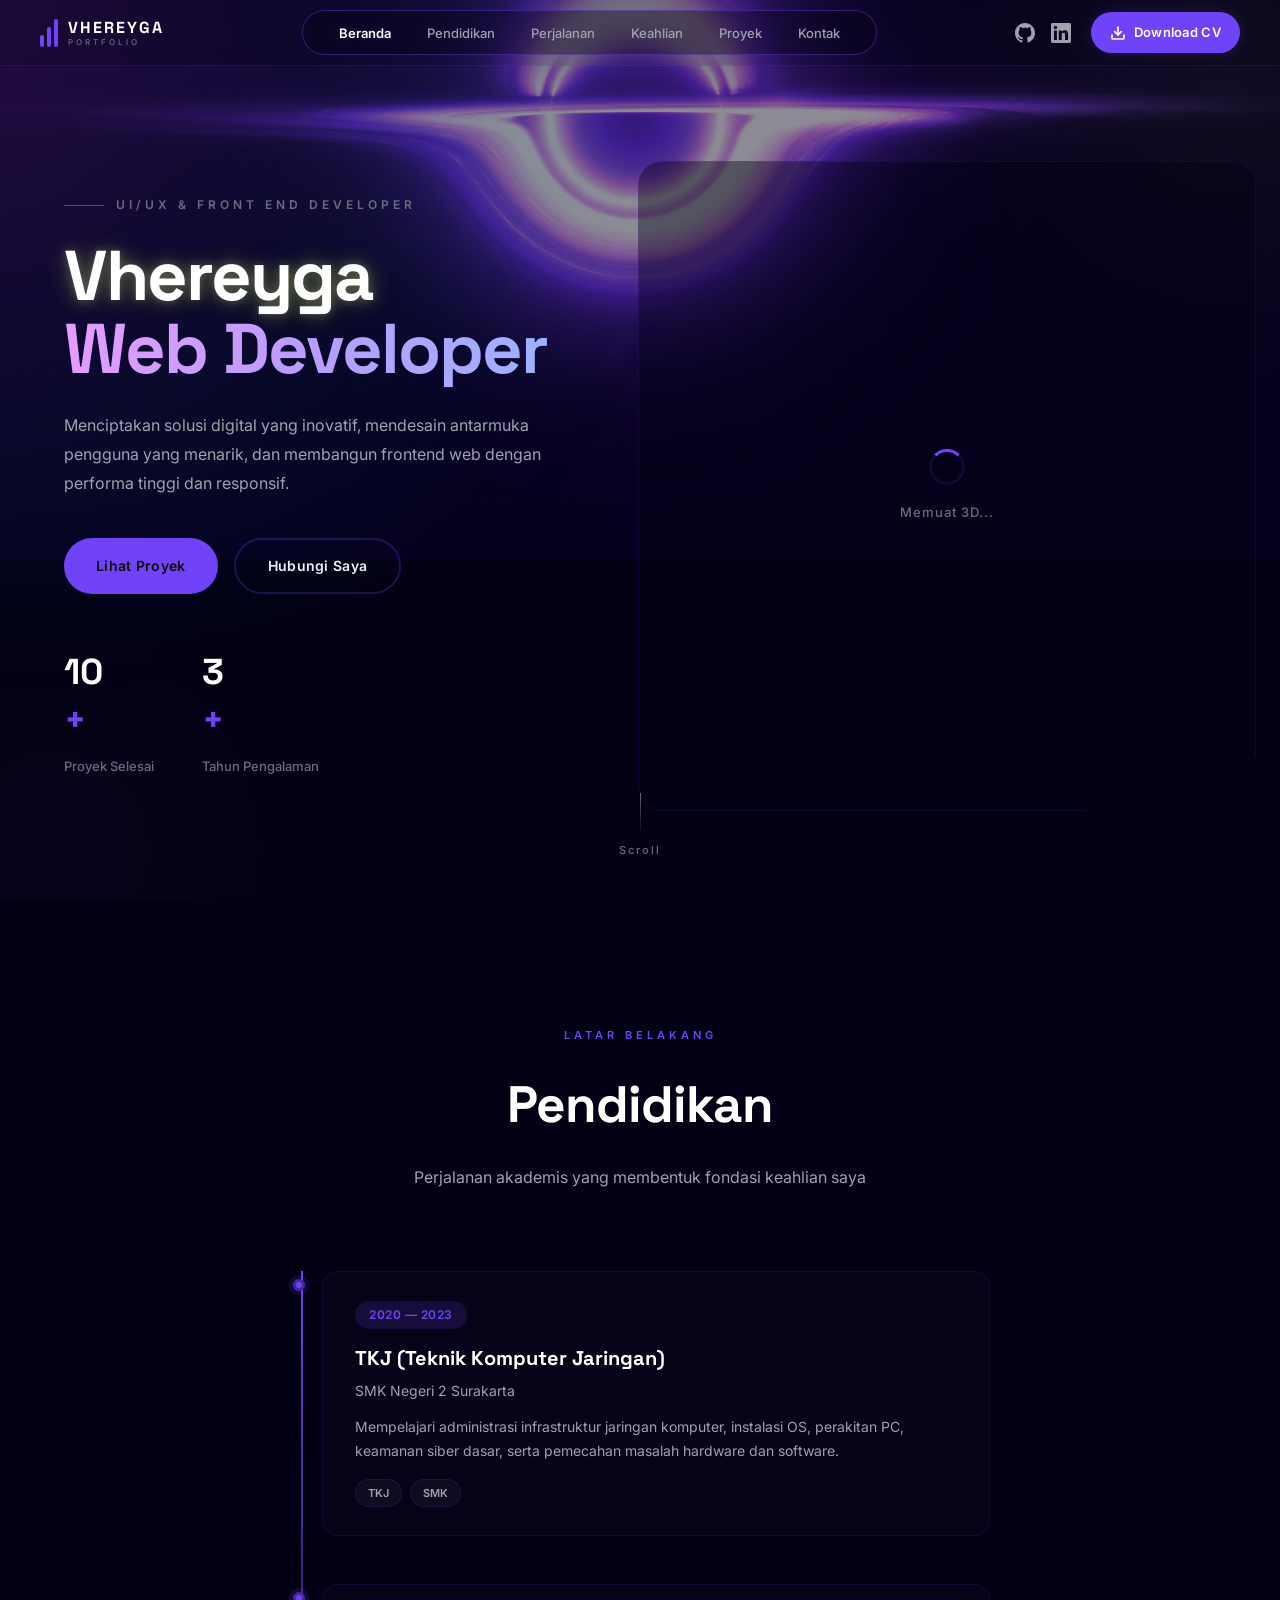
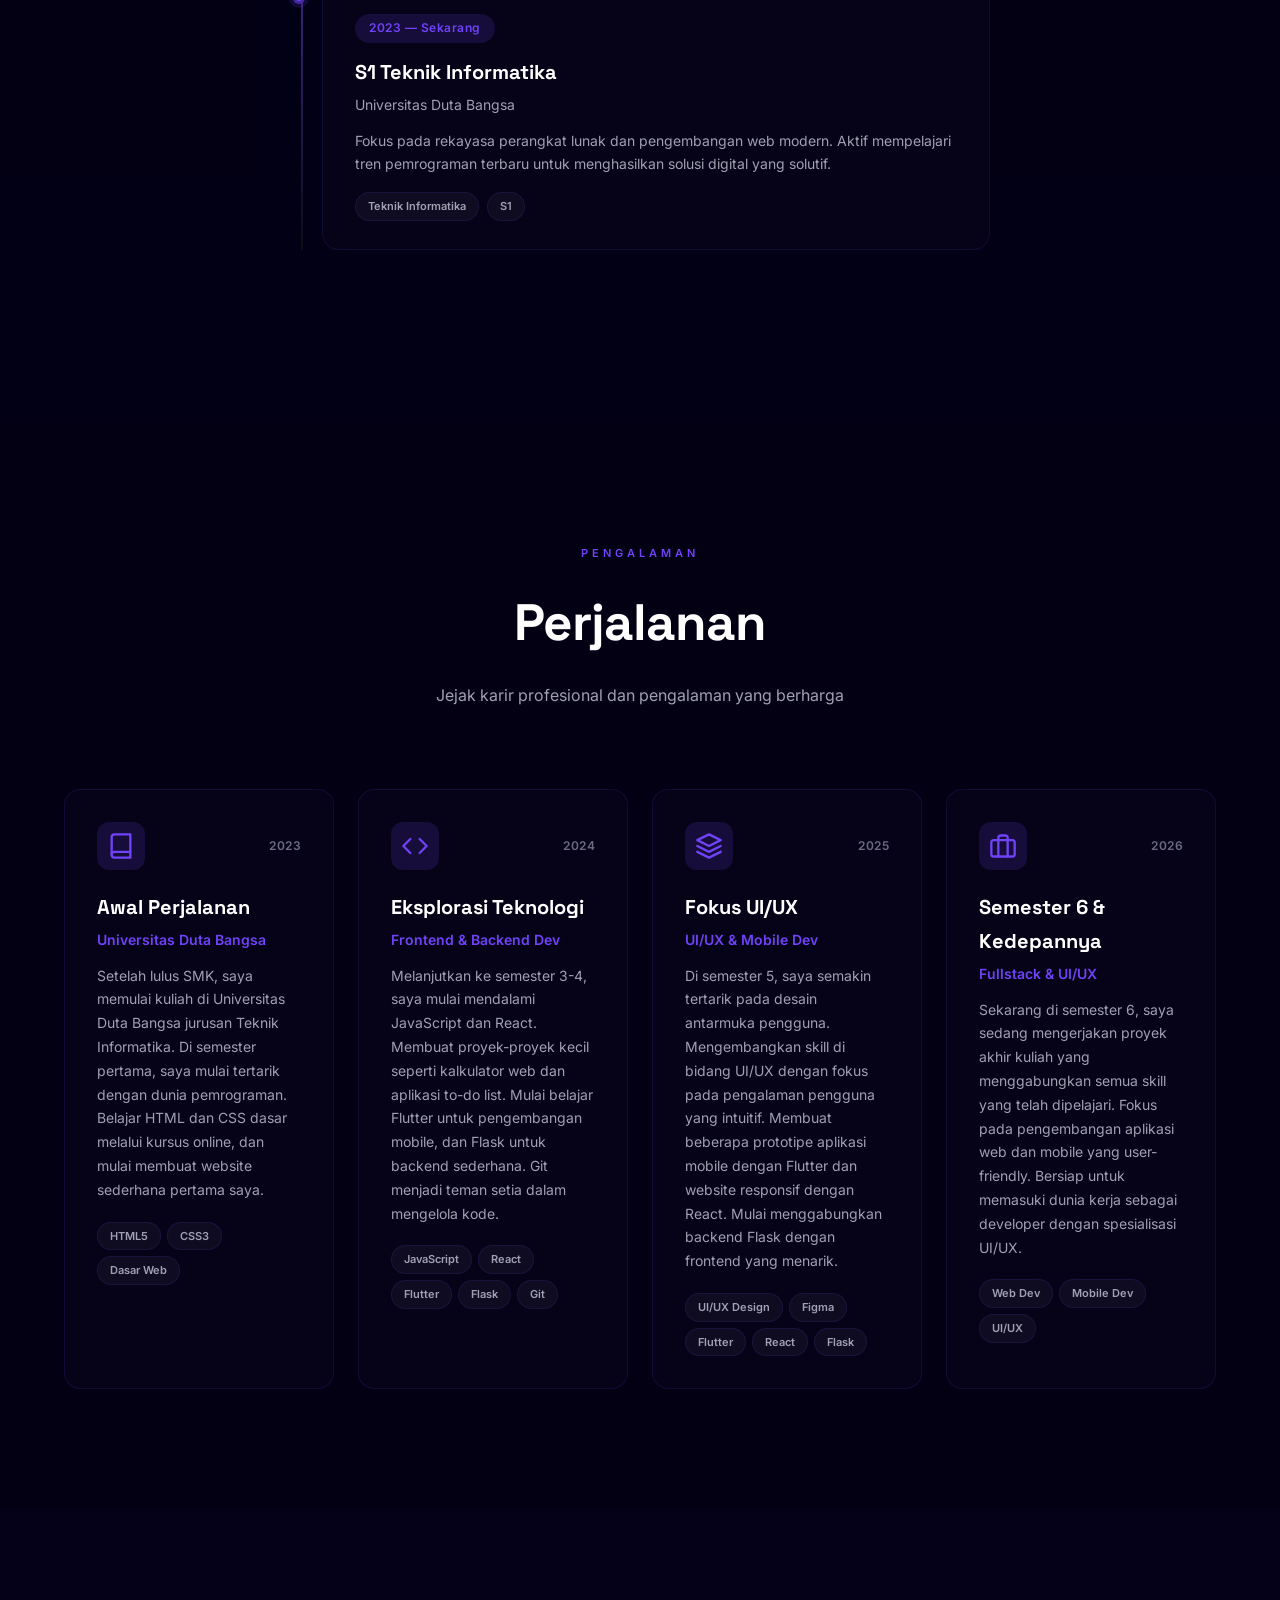
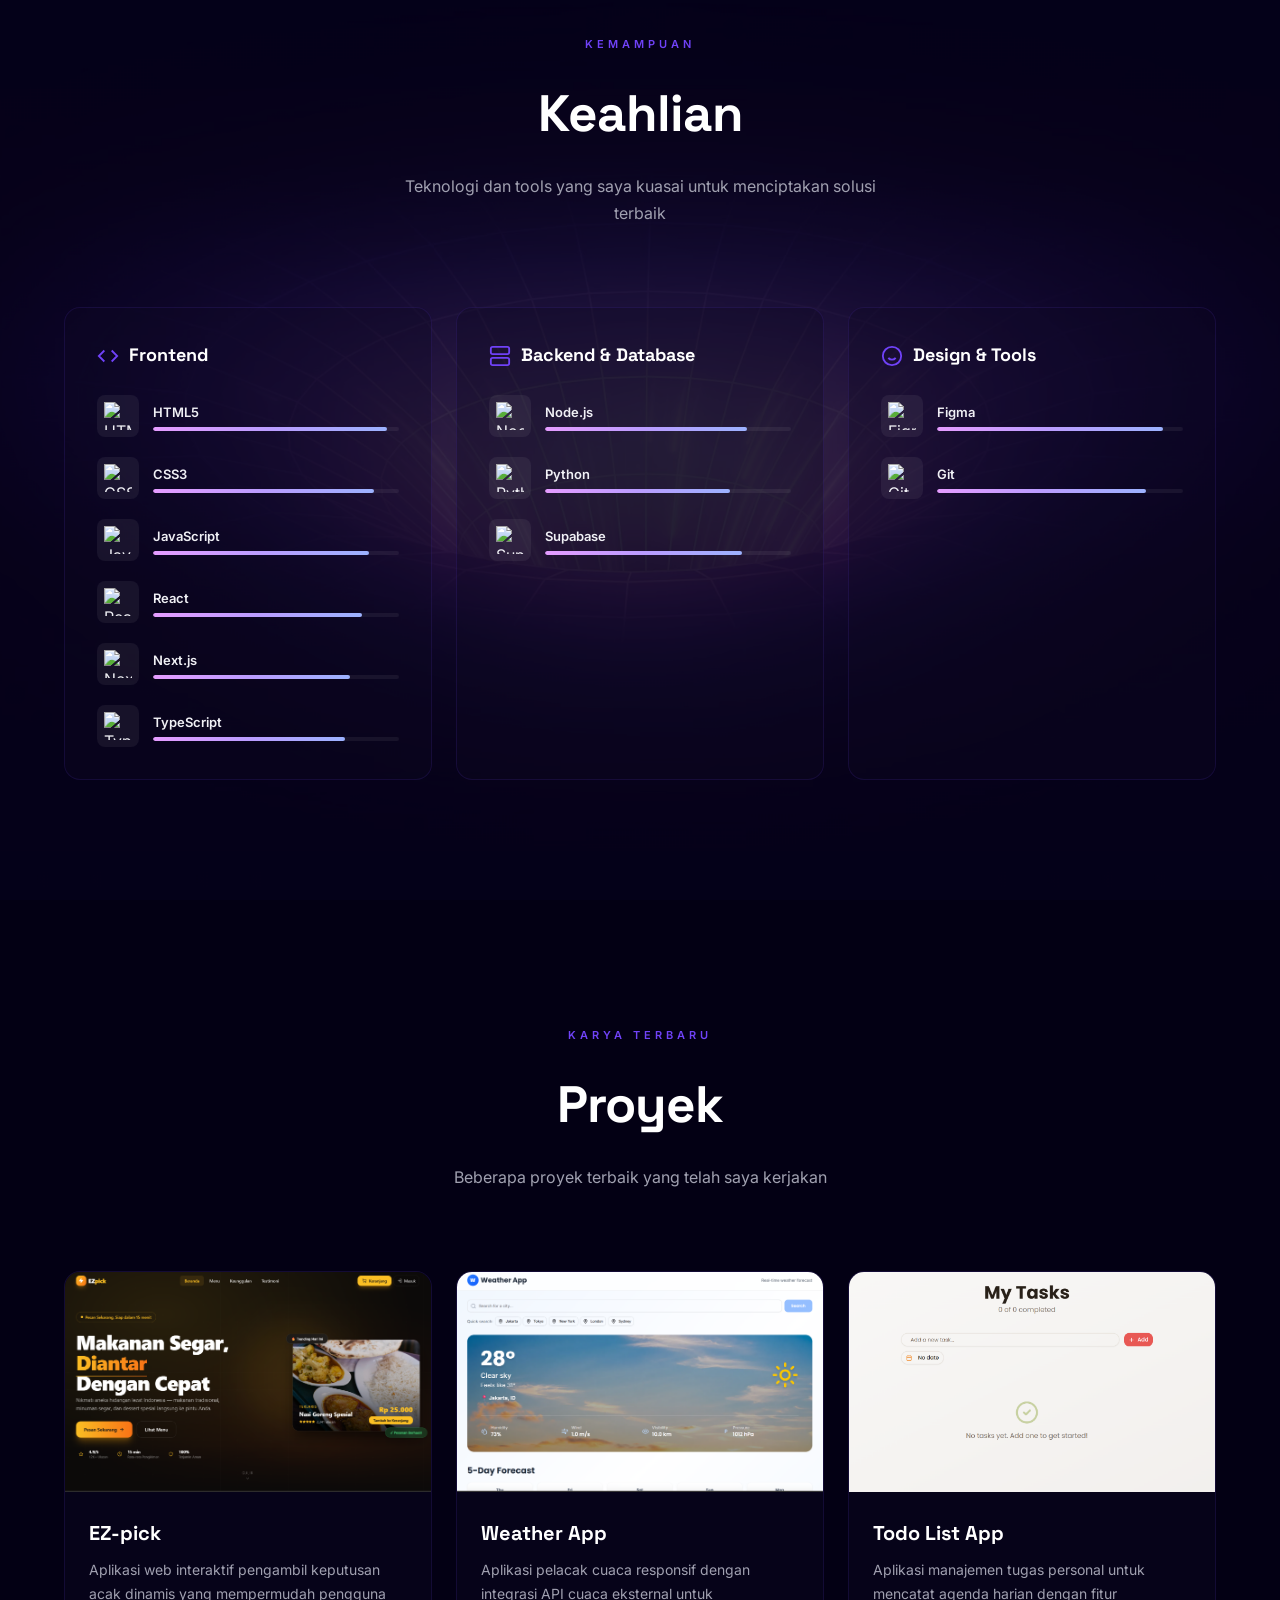
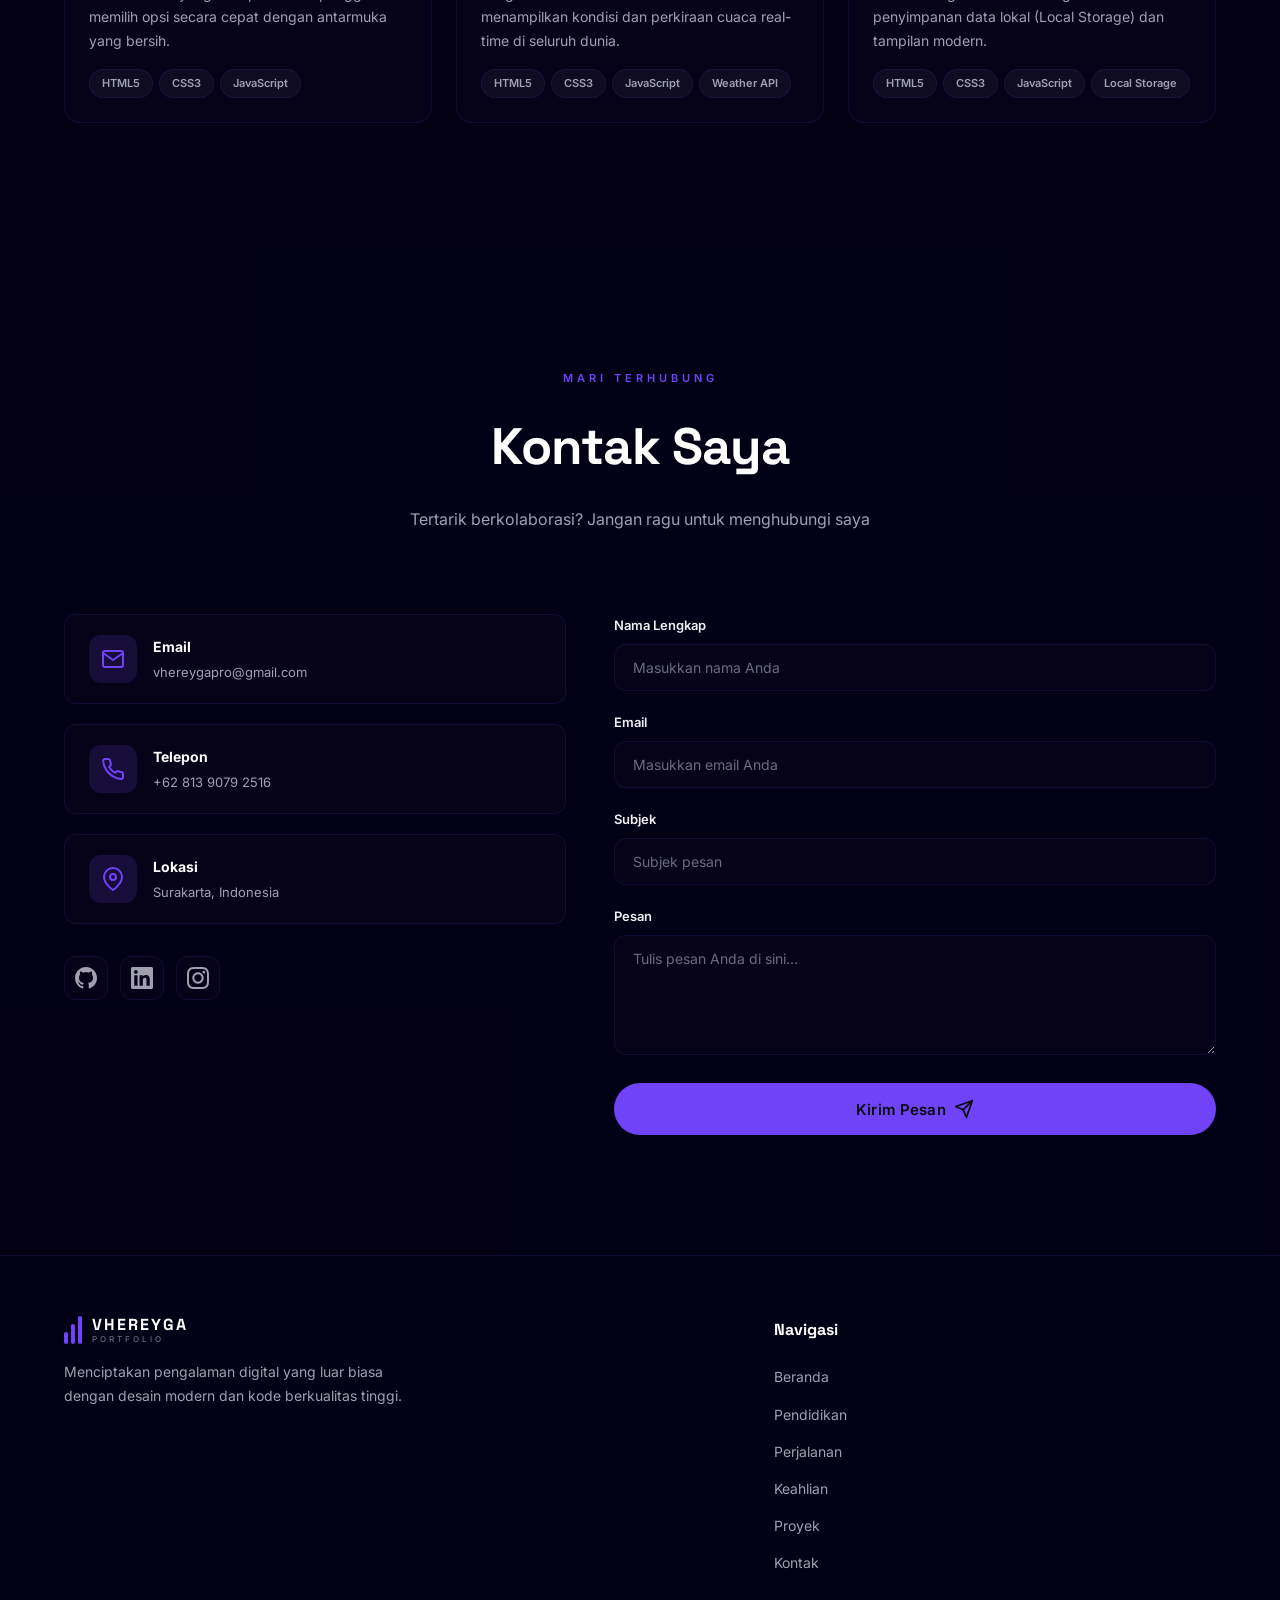
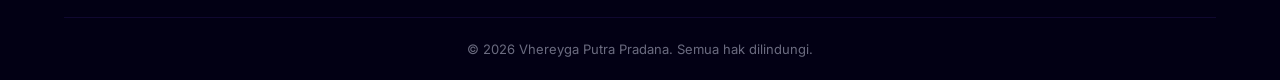
==== commit 3203e1d7: "feat: implement starry canvas background, responsive navigation updates, and video backgrounds for h" ====
--- a/index.html
+++ b/index.html
@@ -16,9 +16,13 @@
 </head>
 
 <body>
+    <!-- Stars Background -->
+    <canvas id="stars-canvas"></canvas>
+
     <!-- Navbar -->
     <nav class="navbar" id="navbar">
         <div class="nav-container">
+            <!-- Left: Logo -->
             <a href="#beranda" class="nav-logo">
                 <div class="logo-icon">
                     <span class="logo-bar"></span>
@@ -30,36 +34,93 @@
                     <span class="logo-sub">PORTFOLIO</span>
                 </div>
             </a>
-            <ul class="nav-links" id="navLinks">
-                <li><a href="#beranda" class="nav-link active" data-section="beranda">Beranda</a></li>
-                <li><a href="#pendidikan" class="nav-link" data-section="pendidikan">Pendidikan</a></li>
-                <li><a href="#perjalanan" class="nav-link" data-section="perjalanan">Perjalanan</a></li>
-                <li><a href="#keahlian" class="nav-link" data-section="keahlian">Keahlian</a></li>
-                <li><a href="#proyek" class="nav-link" data-section="proyek">Proyek</a></li>
-                <li><a href="#kontak" class="nav-link" data-section="kontak">Kontak Saya</a></li>
-                <li>
-                    <a href="VHEREYGA_PUTRA_PRADANA_CV.pdf" download="VHEREYGA_PUTRA_PRADANA_CV.pdf" class="nav-cta"
-                        id="downloadCV">
-                        <svg width="16" height="16" viewBox="0 0 24 24" fill="none" stroke="currentColor"
-                            stroke-width="2.5" stroke-linecap="round" stroke-linejoin="round">
-                            <path d="M21 15v4a2 2 0 0 1-2 2H5a2 2 0 0 1-2-2v-4" />
-                            <polyline points="7 10 12 15 17 10" />
-                            <line x1="12" y1="15" x2="12" y2="3" />
+
+            <!-- Center: Floating Pill Navigation (Desktop) -->
+            <div class="nav-links-wrapper">
+                <ul class="nav-links-pill" id="navLinksPill">
+                    <li><a href="#beranda" class="nav-link active" data-section="beranda">Beranda</a></li>
+                    <li><a href="#pendidikan" class="nav-link" data-section="pendidikan">Pendidikan</a></li>
+                    <li><a href="#perjalanan" class="nav-link" data-section="perjalanan">Perjalanan</a></li>
+                    <li><a href="#keahlian" class="nav-link" data-section="keahlian">Keahlian</a></li>
+                    <li><a href="#proyek" class="nav-link" data-section="proyek">Proyek</a></li>
+                    <li><a href="#kontak" class="nav-link" data-section="kontak">Kontak</a></li>
+                </ul>
+            </div>
+
+            <!-- Right: Socials + CV -->
+            <div class="nav-right" id="navRight">
+                <div class="nav-socials">
+                    <a href="https://github.com/vhereyga" target="_blank" rel="noopener noreferrer" class="nav-social-icon" aria-label="GitHub">
+                        <svg width="20" height="20" viewBox="0 0 24 24" fill="currentColor">
+                            <path d="M12 0c-6.626 0-12 5.373-12 12 0 5.302 3.438 9.8 8.207 11.387.599.111.793-.261.793-.577v-2.234c-3.338.726-4.033-1.416-4.033-1.416-.546-1.387-1.333-1.756-1.333-1.756-1.089-.745.083-.729.083-.729 1.205.084 1.839 1.237 1.839 1.237 1.07 1.834 2.807 1.304 3.492.997.107-.775.418-1.305.762-1.604-2.665-.305-5.467-1.334-5.467-5.931 0-1.311.469-2.381 1.236-3.221-.124-.303-.535-1.524.117-3.176 0 0 1.008-.322 3.301 1.23.957-.266 1.983-.399 3.003-.404 1.02.005 2.047.138 3.006.404 2.291-1.552 3.297-1.23 3.297-1.23.653 1.653.242 2.874.118 3.176.77.84 1.235 1.911 1.235 3.221 0 4.609-2.807 5.624-5.479 5.921.43.372.823 1.102.823 2.222v3.293c0 .319.192.694.801.576 4.765-1.589 8.199-6.086 8.199-11.386 0-6.627-5.373-12-12-12z" />
                         </svg>
-                        Download CV
                     </a>
-                </li>
-            </ul>
+                    <a href="https://www.linkedin.com/in/vhereygaputra" target="_blank" rel="noopener noreferrer" class="nav-social-icon" aria-label="LinkedIn">
+                        <svg width="20" height="20" viewBox="0 0 24 24" fill="currentColor">
+                            <path d="M20.447 20.452h-3.554v-5.569c0-1.328-.027-3.037-1.852-3.037-1.853 0-2.136 1.445-2.136 2.939v5.667H9.351V9h3.414v1.561h.046c.477-.9 1.637-1.85 3.37-1.85 3.601 0 4.267 2.37 4.267 5.455v6.286zM5.337 7.433c-1.144 0-2.063-.926-2.063-2.065 0-1.138.92-2.063 2.063-2.063 1.14 0 2.064.925 2.064 2.063 0 1.139-.925 2.065-2.064 2.065zm1.782 13.019H3.555V9h3.564v11.452zM22.225 0H1.771C.792 0 0 .774 0 1.729v20.542C0 23.227.792 24 1.771 24h20.451C23.2 24 24 23.227 24 22.271V1.729C24 .774 23.2 0 22.225 0h.003z" />
+                        </svg>
+                    </a>
+                </div>
+                <a href="VHEREYGA_PUTRA_PRADANA_CV.pdf" download="VHEREYGA_PUTRA_PRADANA_CV.pdf" class="nav-cta" id="downloadCV">
+                    <svg width="16" height="16" viewBox="0 0 24 24" fill="none" stroke="currentColor" stroke-width="2.5" stroke-linecap="round" stroke-linejoin="round">
+                        <path d="M21 15v4a2 2 0 0 1-2 2H5a2 2 0 0 1-2-2v-4" />
+                        <polyline points="7 10 12 15 17 10" />
+                        <line x1="12" y1="15" x2="12" y2="3" />
+                    </svg>
+                    Download CV
+                </a>
+            </div>
+
+            <!-- Hamburger Button (Mobile) -->
             <button class="nav-toggle" id="navToggle" aria-label="Toggle navigation">
                 <span></span>
                 <span></span>
                 <span></span>
             </button>
         </div>
+
+        <!-- Mobile Dropdown Menu -->
+        <div class="mobile-menu" id="mobileMenu">
+            <ul class="mobile-nav-links">
+                <li><a href="#beranda" class="mobile-nav-link" data-section="beranda">Beranda</a></li>
+                <li><a href="#pendidikan" class="mobile-nav-link" data-section="pendidikan">Pendidikan</a></li>
+                <li><a href="#perjalanan" class="mobile-nav-link" data-section="perjalanan">Perjalanan</a></li>
+                <li><a href="#keahlian" class="mobile-nav-link" data-section="keahlian">Keahlian</a></li>
+                <li><a href="#proyek" class="mobile-nav-link" data-section="proyek">Proyek</a></li>
+                <li><a href="#kontak" class="mobile-nav-link" data-section="kontak">Kontak</a></li>
+            </ul>
+            <div class="mobile-menu-footer">
+                <div class="mobile-socials">
+                    <a href="https://github.com/vhereyga" target="_blank" rel="noopener noreferrer" class="nav-social-icon">
+                        <svg width="22" height="22" viewBox="0 0 24 24" fill="currentColor">
+                            <path d="M12 0c-6.626 0-12 5.373-12 12 0 5.302 3.438 9.8 8.207 11.387.599.111.793-.261.793-.577v-2.234c-3.338.726-4.033-1.416-4.033-1.416-.546-1.387-1.333-1.756-1.333-1.756-1.089-.745.083-.729.083-.729 1.205.084 1.839 1.237 1.839 1.237 1.07 1.834 2.807 1.304 3.492.997.107-.775.418-1.305.762-1.604-2.665-.305-5.467-1.334-5.467-5.931 0-1.311.469-2.381 1.236-3.221-.124-.303-.535-1.524.117-3.176 0 0 1.008-.322 3.301 1.23.957-.266 1.983-.399 3.003-.404 1.02.005 2.047.138 3.006.404 2.291-1.552 3.297-1.23 3.297-1.23.653 1.653.242 2.874.118 3.176.77.84 1.235 1.911 1.235 3.221 0 4.609-2.807 5.624-5.479 5.921.43.372.823 1.102.823 2.222v3.293c0 .319.192.694.801.576 4.765-1.589 8.199-6.086 8.199-11.386 0-6.627-5.373-12-12-12z" />
+                        </svg>
+                    </a>
+                    <a href="https://www.linkedin.com/in/vhereygaputra" target="_blank" rel="noopener noreferrer" class="nav-social-icon">
+                        <svg width="22" height="22" viewBox="0 0 24 24" fill="currentColor">
+                            <path d="M20.447 20.452h-3.554v-5.569c0-1.328-.027-3.037-1.852-3.037-1.853 0-2.136 1.445-2.136 2.939v5.667H9.351V9h3.414v1.561h.046c.477-.9 1.637-1.85 3.37-1.85 3.601 0 4.267 2.37 4.267 5.455v6.286zM5.337 7.433c-1.144 0-2.063-.926-2.063-2.065 0-1.138.92-2.063 2.063-2.063 1.14 0 2.064.925 2.064 2.063 0 1.139-.925 2.065-2.064 2.065zm1.782 13.019H3.555V9h3.564v11.452zM22.225 0H1.771C.792 0 0 .774 0 1.729v20.542C0 23.227.792 24 1.771 24h20.451C23.2 24 24 23.227 24 22.271V1.729C24 .774 23.2 0 22.225 0h.003z" />
+                        </svg>
+                    </a>
+                </div>
+                <a href="VHEREYGA_PUTRA_PRADANA_CV.pdf" download="VHEREYGA_PUTRA_PRADANA_CV.pdf" class="nav-cta" style="margin: 0; width: 100%; justify-content: center;">
+                    <svg width="16" height="16" viewBox="0 0 24 24" fill="none" stroke="currentColor" stroke-width="2.5" stroke-linecap="round" stroke-linejoin="round">
+                        <path d="M21 15v4a2 2 0 0 1-2 2H5a2 2 0 0 1-2-2v-4" />
+                        <polyline points="7 10 12 15 17 10" />
+                        <line x1="12" y1="15" x2="12" y2="3" />
+                    </svg>
+                    Download CV
+                </a>
+            </div>
+        </div>
     </nav>
 
     <!-- Hero / Beranda -->
     <section class="hero" id="beranda">
+        <!-- Space Portfolio Video Background -->
+        <video class="hero-bg-video" autoplay muted loop playsinline>
+            <source src="assets/videos/blackhole.webm" type="video/webm">
+        </video>
+
         <!-- Light Source Effects (Matching the 3D Robot lighting) -->
         <div class="hero-light-source"></div>
         <div class="hero-light-beam"></div>
@@ -262,7 +323,13 @@
     </section>
 
     <!-- Keahlian -->
-    <section class="section section-dark" id="keahlian">
+    <section class="section section-dark skills-section" id="keahlian">
+        <!-- Space Portfolio Skills Video Background -->
+        <div class="skills-bg-video-container">
+            <video class="skills-bg-video" muted loop playsinline preload="none">
+                <source src="assets/videos/skills-bg.webm" type="video/webm">
+            </video>
+        </div>
         <div class="container">
             <div class="section-header">
                 <span class="section-tag">KEMAMPUAN</span>
@@ -737,7 +804,7 @@
                         observer.observe(document.body, { childList: true, subtree: true });
                     }
 
-                    spline.load('https://prod.spline.design/bNdS3DsoAUBNtEqU/scene.splinecode?v=' + Date.now())
+                    spline.load('https://prod.spline.design/eRcUBFXNWnPH0h6h/scene.splinecode?v=' + Date.now())
                         .then(() => {
                             console.log('✅ Spline scene loaded');
                             loader.classList.add('hidden');
--- a/style.css
+++ b/style.css
@@ -4,28 +4,28 @@
 
 /* --- CSS Custom Properties --- */
 :root {
-    /* Dark Color Palette */
-    --bg-primary: #09090b;
-    --bg-secondary: #0f0f12;
-    --bg-card: #141418;
-    --bg-card-hover: #1a1a20;
-    --bg-elevated: #1c1c22;
+    /* Dark Space-Portfolio Color Palette */
+    --bg-primary: #030014;
+    --bg-secondary: rgba(3, 0, 20, 0.4);
+    --bg-card: rgba(15, 10, 36, 0.35);
+    --bg-card-hover: rgba(26, 17, 60, 0.5);
+    --bg-elevated: rgba(28, 20, 66, 0.65);
 
     --text-primary: #f0f0f5;
     --text-secondary: #a0a0b0;
     --text-muted: #6b6b80;
     --text-heading: #ffffff;
 
-    --accent: #c8e640;
-    --accent-hover: #d4f050;
-    --accent-dim: #9ab830;
-    --accent-glow: rgba(200, 230, 64, 0.12);
-    --accent-glow-strong: rgba(200, 230, 64, 0.25);
-    --gradient-accent: linear-gradient(135deg, #c8e640, #8bc34a);
-
-    --border-color: rgba(255, 255, 255, 0.06);
-    --border-hover: rgba(255, 255, 255, 0.12);
-    --border-accent: rgba(200, 230, 64, 0.2);
+    --accent: #7042f8;
+    --accent-hover: #8b62ff;
+    --accent-dim: #5832d4;
+    --accent-glow: rgba(112, 66, 248, 0.15);
+    --accent-glow-strong: rgba(112, 66, 248, 0.3);
+    --gradient-accent: linear-gradient(90deg, #e59cff 0%, #ba9cff 50%, #9cb2ff 100%);
+
+    --border-color: rgba(112, 66, 248, 0.12);
+    --border-hover: rgba(112, 66, 248, 0.25);
+    --border-accent: rgba(112, 66, 248, 0.38);
 
     /* Typography */
     --font-primary: 'Inter', -apple-system, BlinkMacSystemFont, 'Segoe UI', sans-serif;
@@ -95,7 +95,7 @@
 }
 
 /* ============================================
-   NAVBAR
+   NAVBAR (SPACE PORTFOLIO STYLE)
    ============================================ */
 .navbar {
     position: fixed;
@@ -103,17 +103,19 @@
     left: 0;
     right: 0;
     z-index: 1000;
-    padding: 0 32px;
-    background: rgba(9, 9, 11, 0.7);
-    backdrop-filter: blur(24px);
-    -webkit-backdrop-filter: blur(24px);
-    border-bottom: 1px solid var(--border-color);
+    padding: 0 40px;
+    background: rgba(3, 0, 20, 0.15);
+    backdrop-filter: blur(12px);
+    -webkit-backdrop-filter: blur(12px);
+    border-bottom: 1px solid rgba(112, 66, 248, 0.15);
+    box-shadow: 0 10px 30px rgba(42, 14, 97, 0.15);
     transition: var(--transition-base);
 }
 
 .navbar.scrolled {
-    background: rgba(9, 9, 11, 0.92);
-    box-shadow: 0 1px 30px rgba(0, 0, 0, 0.4);
+    background: rgba(3, 0, 20, 0.55);
+    border-bottom-color: rgba(112, 66, 248, 0.3);
+    box-shadow: 0 10px 30px rgba(42, 14, 97, 0.4);
 }
 
 .nav-container {
@@ -122,7 +124,7 @@
     display: flex;
     align-items: center;
     justify-content: space-between;
-    height: 72px;
+    height: 65px;
 }
 
 /* Logo */
@@ -147,17 +149,9 @@
     border-radius: 2px;
 }
 
-.logo-bar:nth-child(1) {
-    height: 12px;
-}
-
-.logo-bar:nth-child(2) {
-    height: 20px;
-}
-
-.logo-bar:nth-child(3) {
-    height: 28px;
-}
+.logo-bar:nth-child(1) { height: 12px; }
+.logo-bar:nth-child(2) { height: 20px; }
+.logo-bar:nth-child(3) { height: 28px; }
 
 .logo-text {
     display: flex;
@@ -181,54 +175,92 @@
     margin-top: 2px;
 }
 
-/* Nav Links */
-.nav-links {
-    display: flex;
-    align-items: center;
-    gap: 8px;
-}
-
-.nav-link {
+/* Center Menu: Floating Pill (Desktop) */
+.nav-links-wrapper {
+    display: flex;
+    align-items: center;
+    justify-content: center;
+    flex: 1;
+    margin: 0 20px;
+}
+
+.nav-links-pill {
+    display: flex;
+    align-items: center;
+    gap: 12px;
+    border: 1px solid rgba(112, 66, 248, 0.38);
+    background: rgba(3, 0, 20, 0.37);
+    padding: 8px 24px;
+    border-radius: var(--radius-full);
+}
+
+.nav-links-pill .nav-link {
     font-size: 13px;
     font-weight: 500;
-    padding: 8px 14px;
+    color: var(--text-secondary);
+    transition: var(--transition-fast);
+    padding: 6px 12px;
     border-radius: var(--radius-full);
-    transition: var(--transition-fast);
-    letter-spacing: 0.3px;
-    color: var(--text-secondary);
-    position: relative;
-}
-
-.nav-link:hover {
-    color: var(--text-primary);
-    background: rgba(255, 255, 255, 0.06);
-}
-
-.nav-link.active {
+}
+
+.nav-links-pill .nav-link:hover {
+    color: var(--accent-hover);
+    text-shadow: 0 0 8px var(--accent-glow);
+}
+
+.nav-links-pill .nav-link.active {
     color: var(--text-heading);
     font-weight: 600;
-}
-
-/* CTA Button */
-.nav-cta {
+    text-shadow: 0 0 10px var(--accent-glow-strong);
+}
+
+/* Right Menu: Socials + CV (Desktop) */
+.nav-right {
+    display: flex;
+    align-items: center;
+    gap: 20px;
+}
+
+.nav-socials {
+    display: flex;
+    align-items: center;
+    gap: 16px;
+}
+
+.nav-social-icon {
+    color: var(--text-secondary);
+    transition: var(--transition-fast);
+    display: flex;
+    align-items: center;
+    justify-content: center;
+}
+
+.nav-social-icon:hover {
+    color: var(--text-heading);
+    transform: translateY(-2px);
+    filter: drop-shadow(0 0 8px var(--accent-glow-strong));
+}
+
+.nav-right .nav-cta {
     display: inline-flex;
     align-items: center;
     gap: 8px;
     font-size: 13px;
     font-weight: 600;
-    padding: 10px 22px;
+    padding: 8px 18px;
     background: var(--accent);
-    color: #0a0a0a;
+    color: #ffffff;
     border-radius: var(--radius-full);
     transition: var(--transition-base);
     letter-spacing: 0.3px;
-    margin-left: 8px;
-}
-
-.nav-cta:hover {
+    border: 1px solid rgba(112, 66, 248, 0.3);
+    box-shadow: 0 0 15px rgba(112, 66, 248, 0.2);
+}
+
+.nav-right .nav-cta:hover {
     background: var(--accent-hover);
     transform: translateY(-1px);
-    box-shadow: 0 4px 24px var(--accent-glow-strong);
+    box-shadow: 0 0 20px var(--accent-glow-strong);
 }
 
 /* Mobile Toggle */
@@ -263,6 +295,146 @@
 .nav-toggle.active span:nth-child(3) {
     transform: rotate(-45deg) translate(5px, -5px);
 }
+
+/* Mobile Menu Dropdown */
+.mobile-menu {
+    position: absolute;
+    top: 65px;
+    left: 0;
+    width: 100%;
+    background: rgba(3, 0, 20, 0.98);
+    backdrop-filter: blur(20px);
+    -webkit-backdrop-filter: blur(20px);
+    border-bottom: 1px solid rgba(112, 66, 248, 0.25);
+    padding: 30px 24px;
+    display: flex;
+    flex-direction: column;
+    gap: 24px;
+    opacity: 0;
+    visibility: hidden;
+    transform: translateY(-15px);
+    transition: var(--transition-smooth);
+    z-index: 999;
+}
+
+.mobile-menu.active {
+    opacity: 1;
+    visibility: visible;
+    transform: translateY(0);
+}
+
+.mobile-nav-links {
+    display: flex;
+    flex-direction: column;
+    align-items: center;
+    gap: 20px;
+    list-style: none;
+}
+
+.mobile-nav-link {
+    font-size: 16px;
+    font-weight: 500;
+    color: var(--text-secondary);
+    transition: var(--transition-fast);
+}
+
+.mobile-nav-link:hover, .mobile-nav-link.active {
+    color: var(--accent-hover);
+}
+
+.mobile-menu-footer {
+    display: flex;
+    flex-direction: column;
+    align-items: center;
+    gap: 20px;
+    border-top: 1px solid rgba(112, 66, 248, 0.15);
+    padding-top: 20px;
+}
+
+.mobile-socials {
+    display: flex;
+    align-items: center;
+    gap: 24px;
+}
+
+.mobile-socials .nav-social-icon {
+    color: var(--text-secondary);
+    transition: var(--transition-fast);
+}
+
+.mobile-socials .nav-social-icon:hover {
+    color: var(--text-heading);
+}
+
+/* ============================================
+   STARS CANVAS & VIDEO BACKGROUNDS
+   ============================================ */
+#stars-canvas {
+    position: fixed;
+    top: 0;
+    left: 0;
+    width: 100vw;
+    height: 100vh;
+    z-index: -10;
+    pointer-events: none;
+    display: block;
+}
+
+.hero {
+    position: relative;
+    overflow: hidden;
+}
+
+.hero-bg-video {
+    position: absolute;
+    top: -340px;
+    left: 0;
+    width: 100%;
+    height: 100%;
+    object-fit: cover;
+    transform: rotate(180deg);
+    z-index: 1;
+    pointer-events: none;
+    opacity: 0.55;
+    mix-blend-mode: screen;
+}
+
+.hero-container {
+    position: relative;
+    z-index: 2;
+}
+
+.hero-scroll-indicator {
+    z-index: 2;
+}
+
+.skills-section {
+    position: relative;
+    overflow: hidden;
+}
+
+.skills-bg-video-container {
+    position: absolute;
+    inset: 0;
+    width: 100%;
+    height: 100%;
+    opacity: 0.2;
+    pointer-events: none;
+    z-index: 1;
+    mix-blend-mode: screen;
+}
+
+.skills-bg-video {
+    width: 100%;
+    height: 100%;
+    object-fit: cover;
+}
+
+.skills-section .container {
+    position: relative;
+    z-index: 2;
+}
+
 
 /* ============================================
    HERO SECTION
@@ -596,7 +768,7 @@
     right: 0 !important;
     width: 170px !important;
     height: 55px !important;
-    background: #09090b !important;
+    background: var(--bg-primary) !important;
     /* Warna latar belakang gelap Hero */
     z-index: 999999 !important;
     /* Berada di atas canvas dan logo apapun */
@@ -1446,8 +1618,20 @@
    RESPONSIVE
    ============================================ */
 
-/* Tablet */
+/* Tablet & Mobile Navigation */
 @media (max-width: 1024px) {
+    .nav-links-wrapper, .nav-right {
+        display: none !important;
+    }
+
+    .nav-toggle {
+        display: flex !important;
+    }
+
+    .navbar {
+        padding: 0 24px;
+    }
+
     .hero-container {
         grid-template-columns: 1fr;
         gap: 40px;
@@ -1519,13 +1703,9 @@
     .footer-desc {
         margin: 16px auto 0;
     }
-
-    .nav-logo {
-        justify-content: center;
-    }
-}
-
-/* Mobile */
+}
+
+/* Mobile Specific adjustments */
 @media (max-width: 768px) {
     :root {
         --section-padding: 80px 0;
@@ -1535,48 +1715,9 @@
         padding: 0 16px;
     }
 
-    .nav-toggle {
-        display: flex;
-    }
-
-    .nav-links {
-        position: fixed;
-        top: 0;
-        left: 0;
-        right: 0;
-        bottom: 0;
-        background: rgba(9, 9, 11, 0.97);
-        backdrop-filter: blur(24px);
-        flex-direction: column;
-        justify-content: center;
-        gap: 8px;
-        opacity: 0;
-        visibility: hidden;
-        transition: var(--transition-base);
-    }
-
-    .nav-links.active {
-        opacity: 1;
-        visibility: visible;
-    }
-
-    .nav-link {
-        font-size: 18px;
-        padding: 12px 24px;
-    }
-
-    .nav-cta {
-        margin-left: 0;
-        margin-top: 12px;
-        font-size: 16px;
-        padding: 14px 32px;
-    }
-
     .hero-title {
         font-size: clamp(2.4rem, 8vw, 3.5rem);
     }
-
-
 
     .timeline::before {
         left: 3px;
@@ -1602,10 +1743,6 @@
 
     .timeline-content {
         padding: 20px 24px;
-    }
-
-    .projects-grid {
-        grid-template-columns: 1fr;
     }
 
     .contact-wrapper {
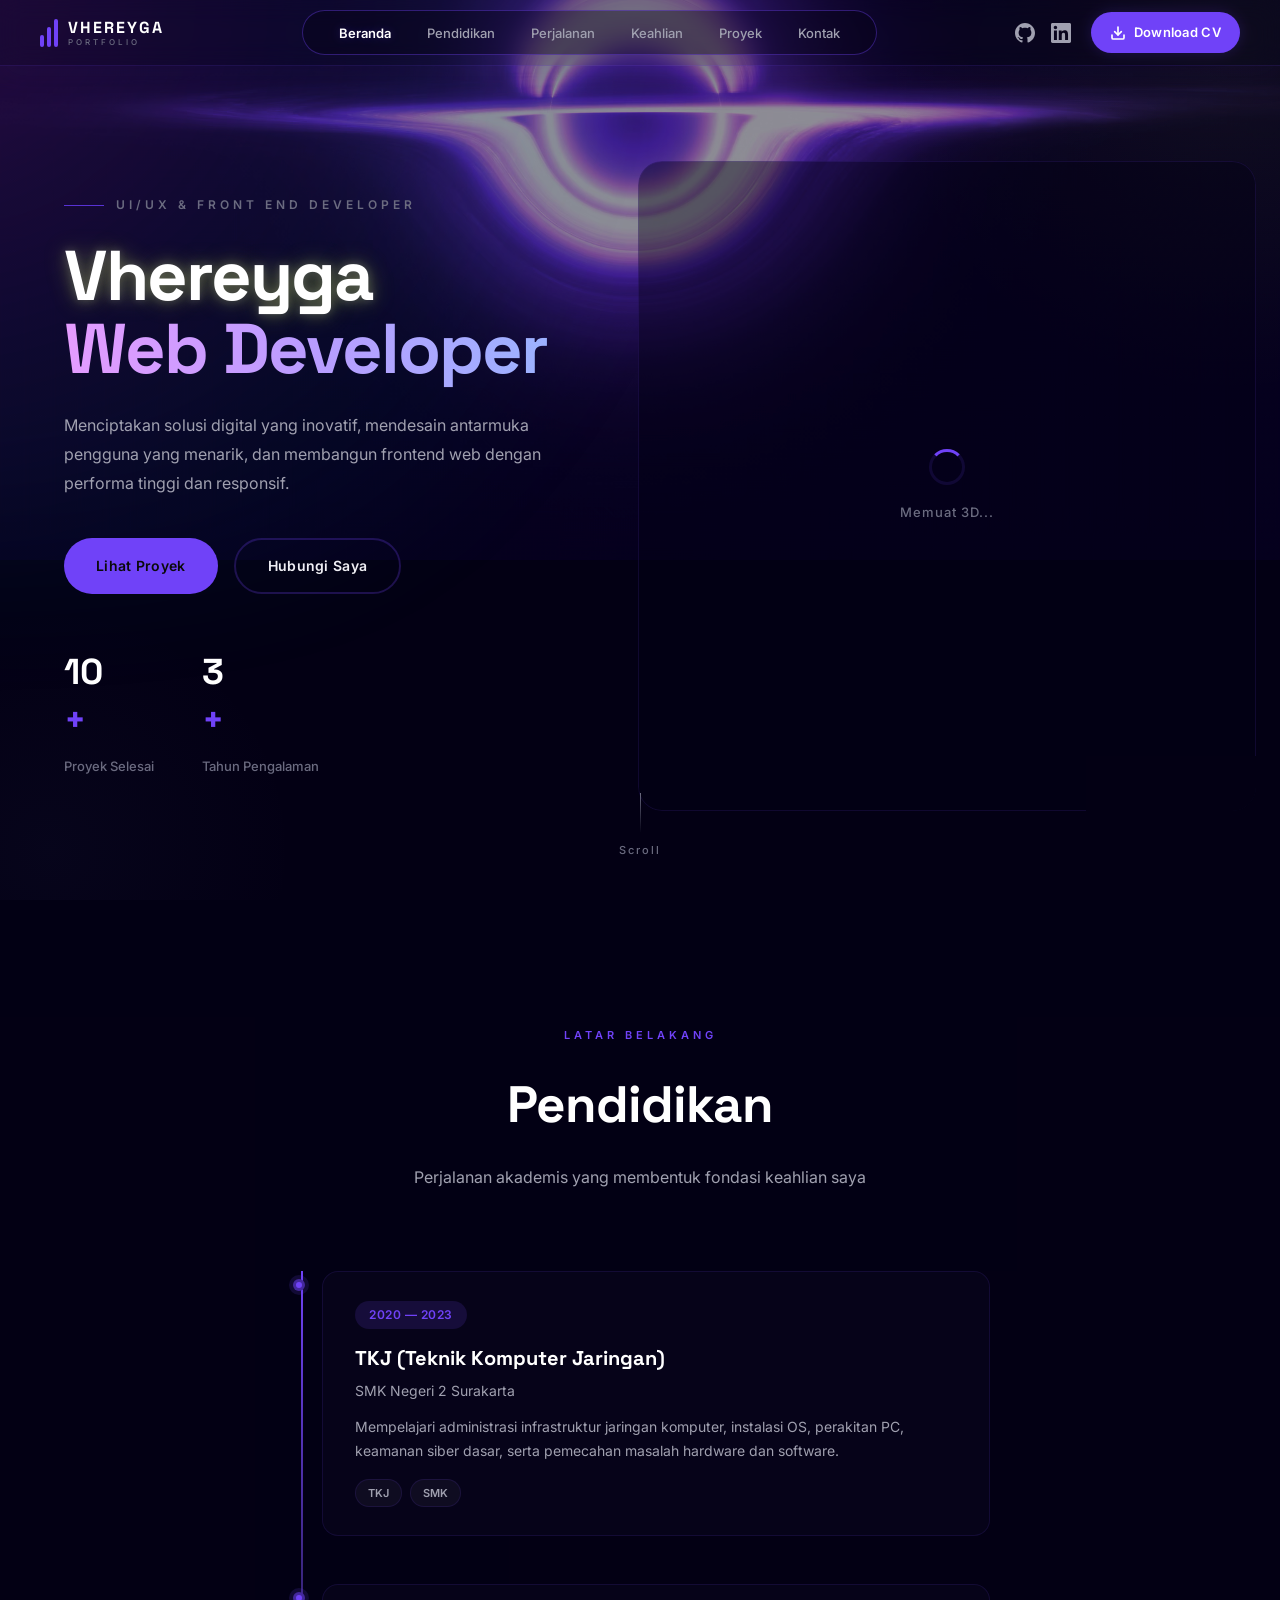
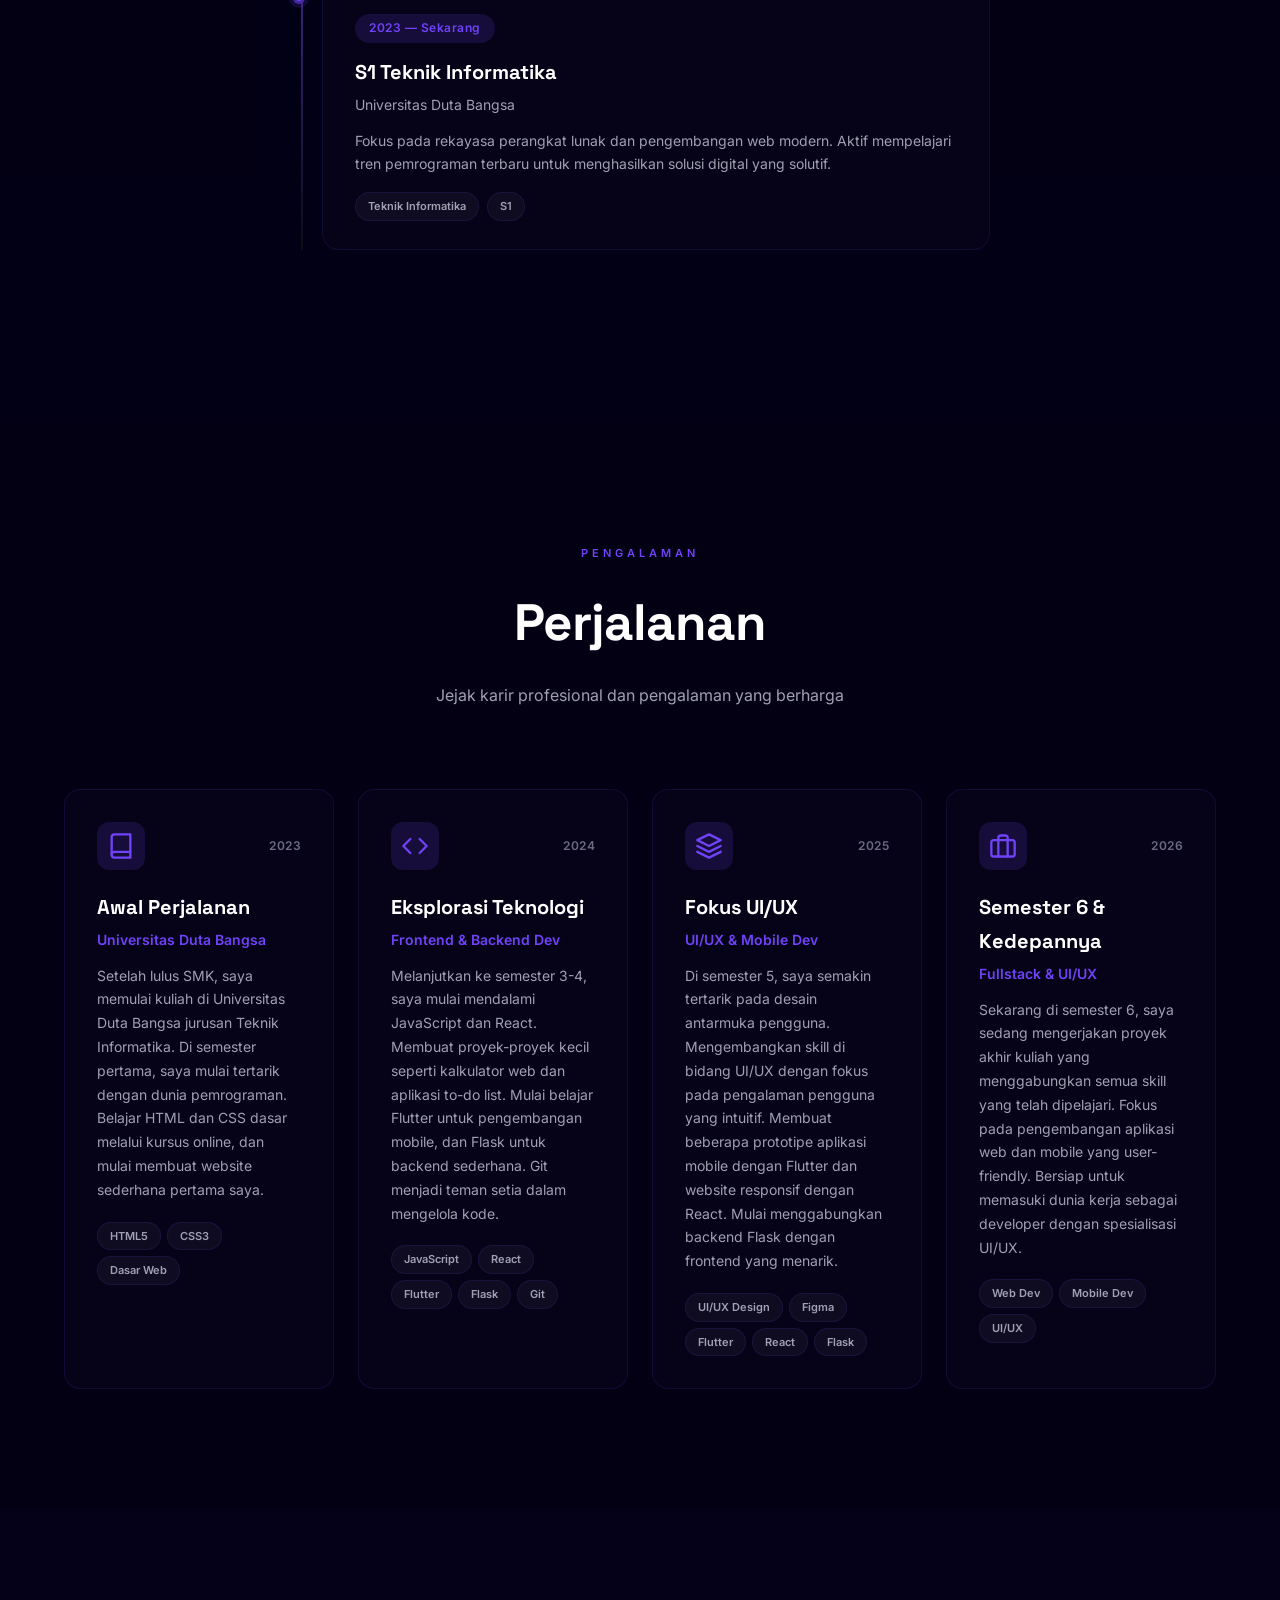
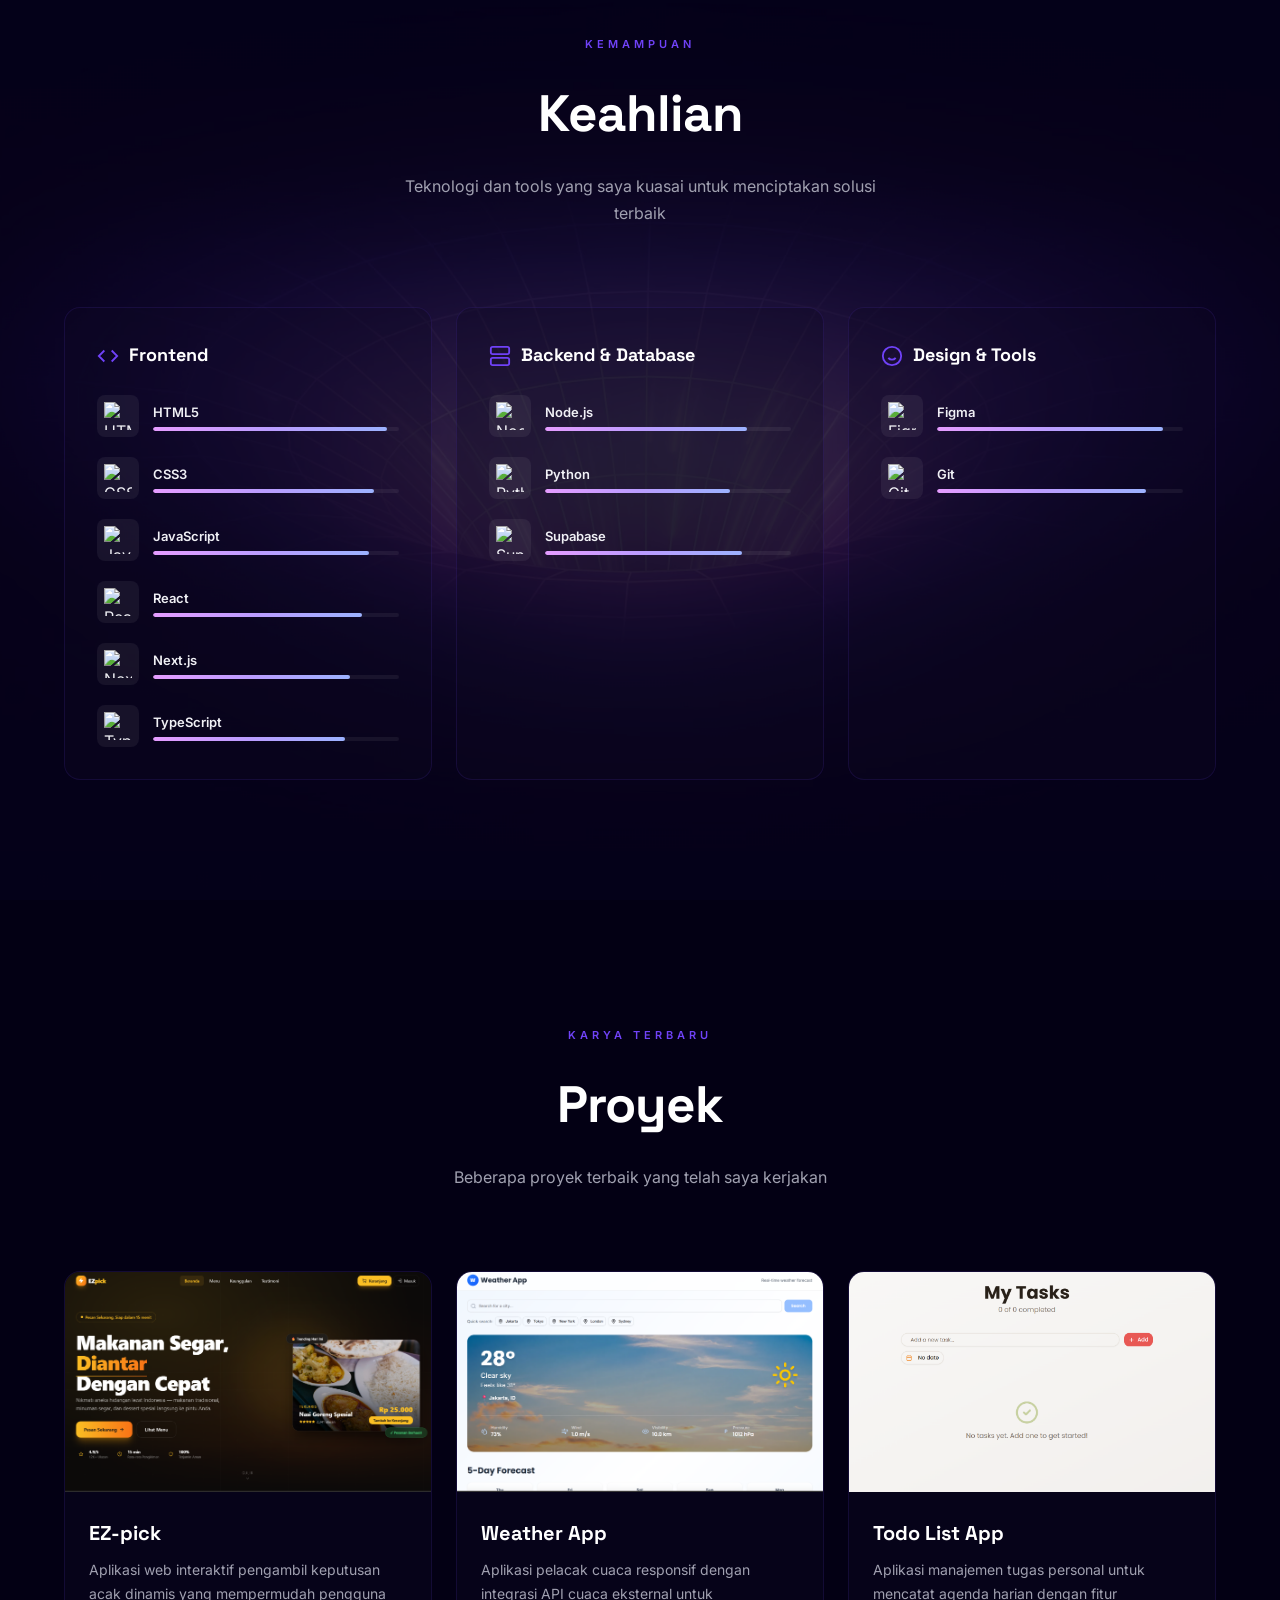
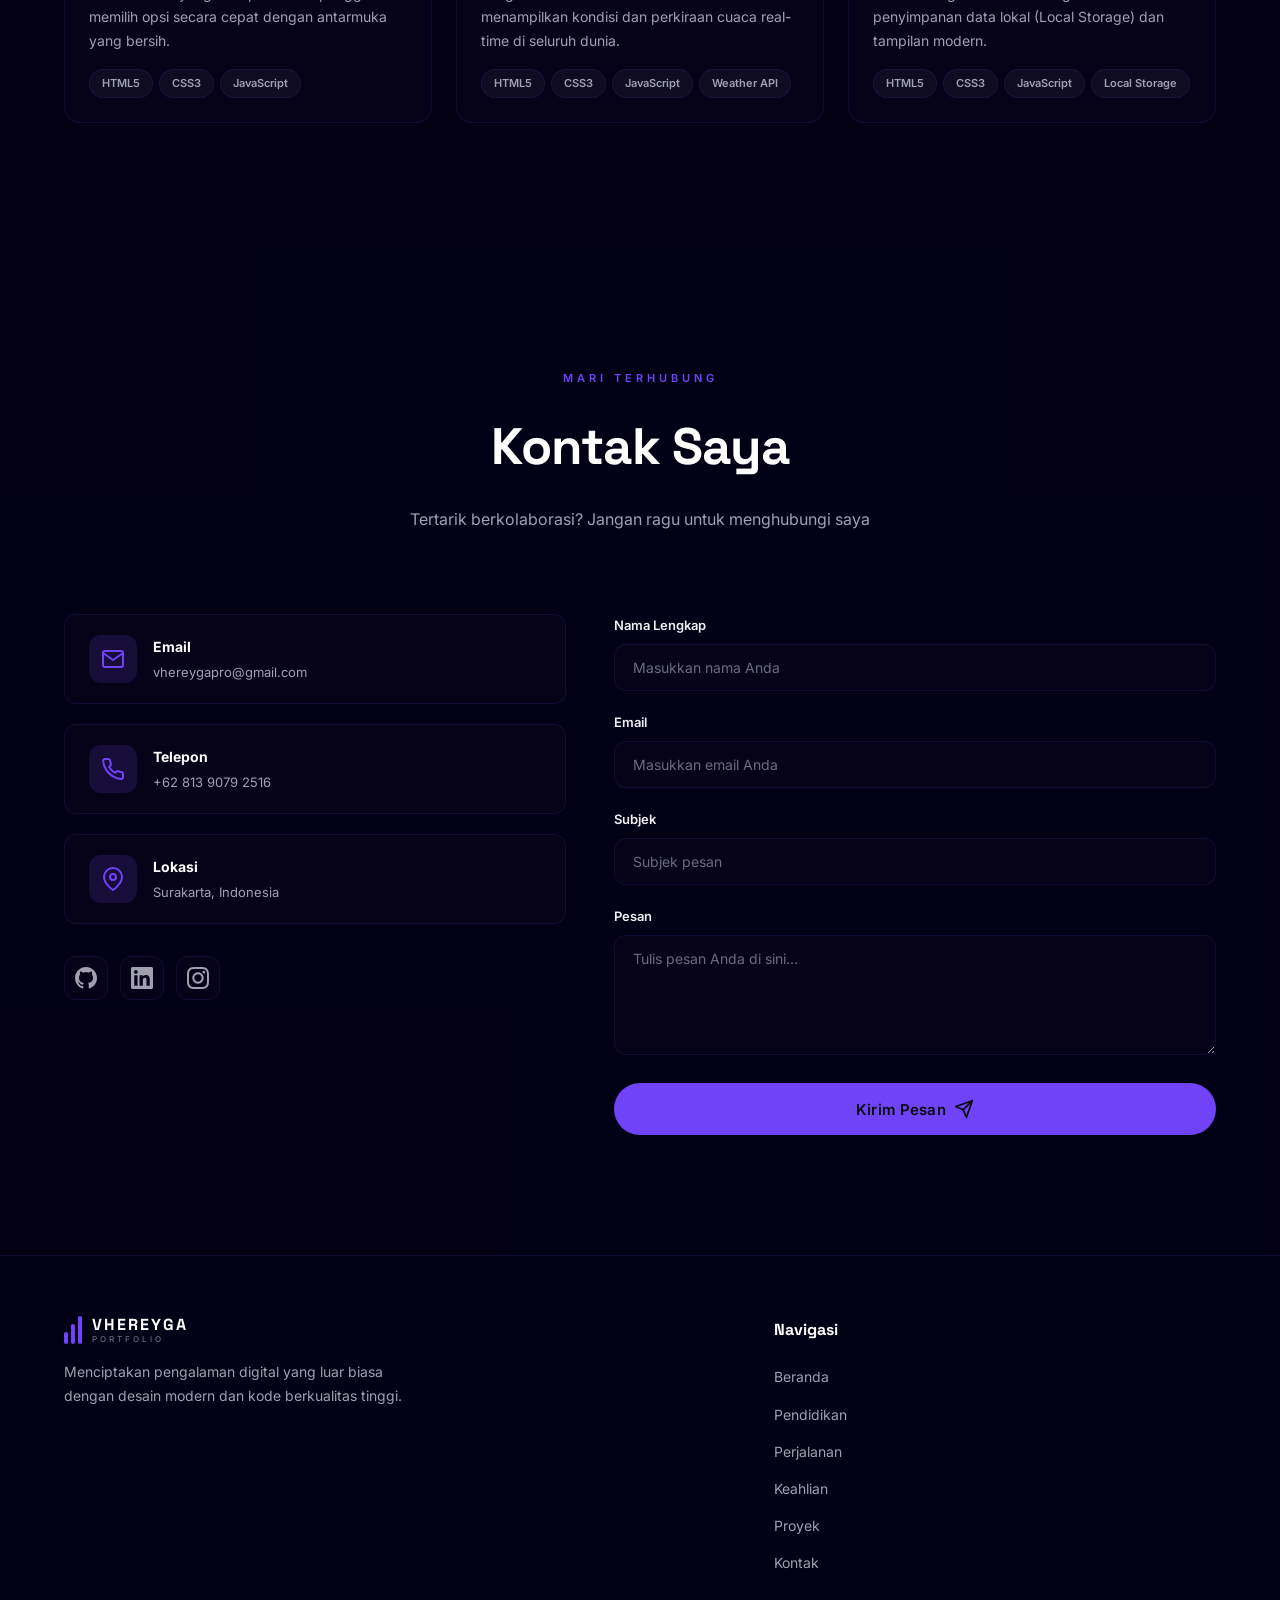
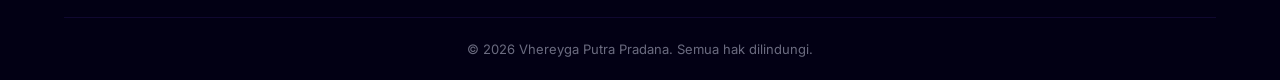
==== commit 3959845b: "refactor: disable video optimizer and set static background video preload to auto" ====
--- a/index.html
+++ b/index.html
@@ -116,8 +116,8 @@
 
     <!-- Hero / Beranda -->
     <section class="hero" id="beranda">
-        <!-- Space Portfolio Video Background -->
-        <video class="hero-bg-video" autoplay muted loop playsinline>
+        <!-- Space Portfolio Video Background (Static) -->
+        <video class="hero-bg-video" muted loop playsinline preload="auto">
             <source src="assets/videos/blackhole.webm" type="video/webm">
         </video>
 
@@ -324,9 +324,9 @@
 
     <!-- Keahlian -->
     <section class="section section-dark skills-section" id="keahlian">
-        <!-- Space Portfolio Skills Video Background -->
+        <!-- Space Portfolio Skills Video Background (Static) -->
         <div class="skills-bg-video-container">
-            <video class="skills-bg-video" muted loop playsinline preload="none">
+            <video class="skills-bg-video" muted loop playsinline preload="auto">
                 <source src="assets/videos/skills-bg.webm" type="video/webm">
             </video>
         </div>
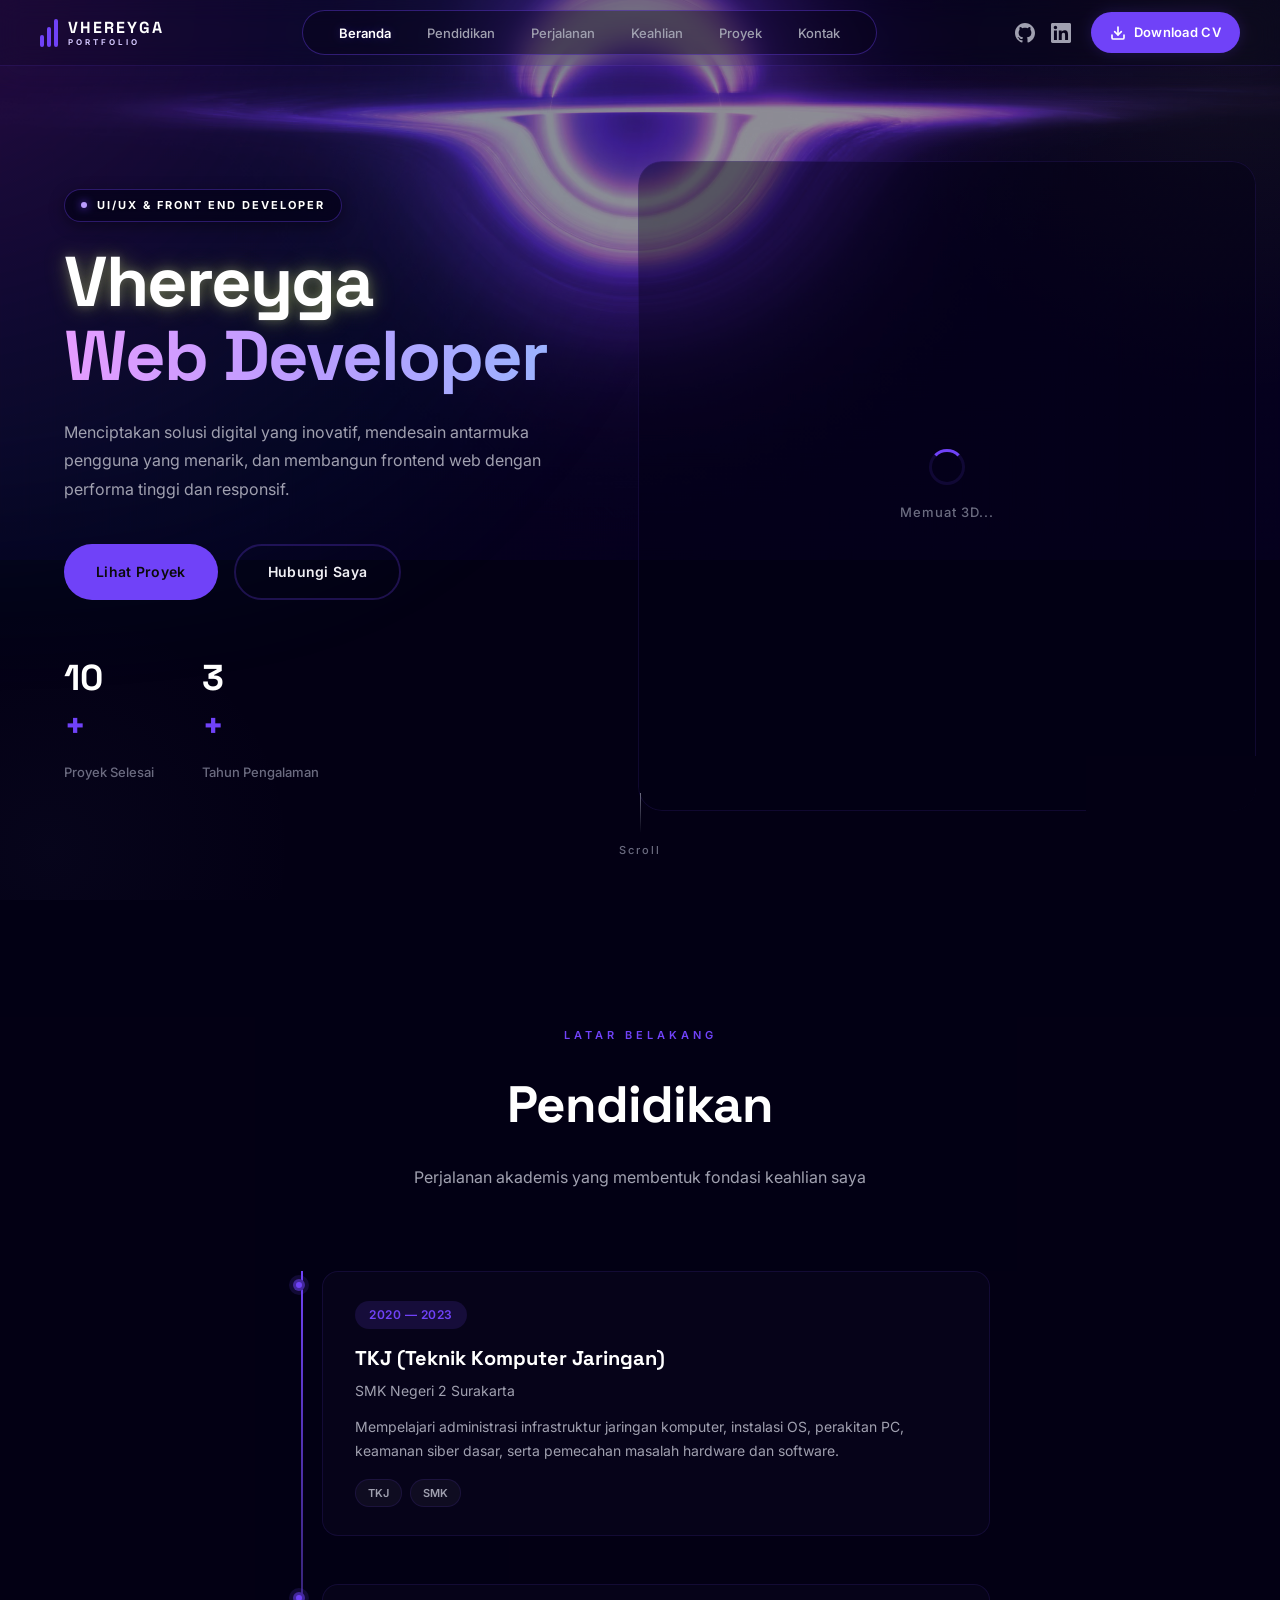
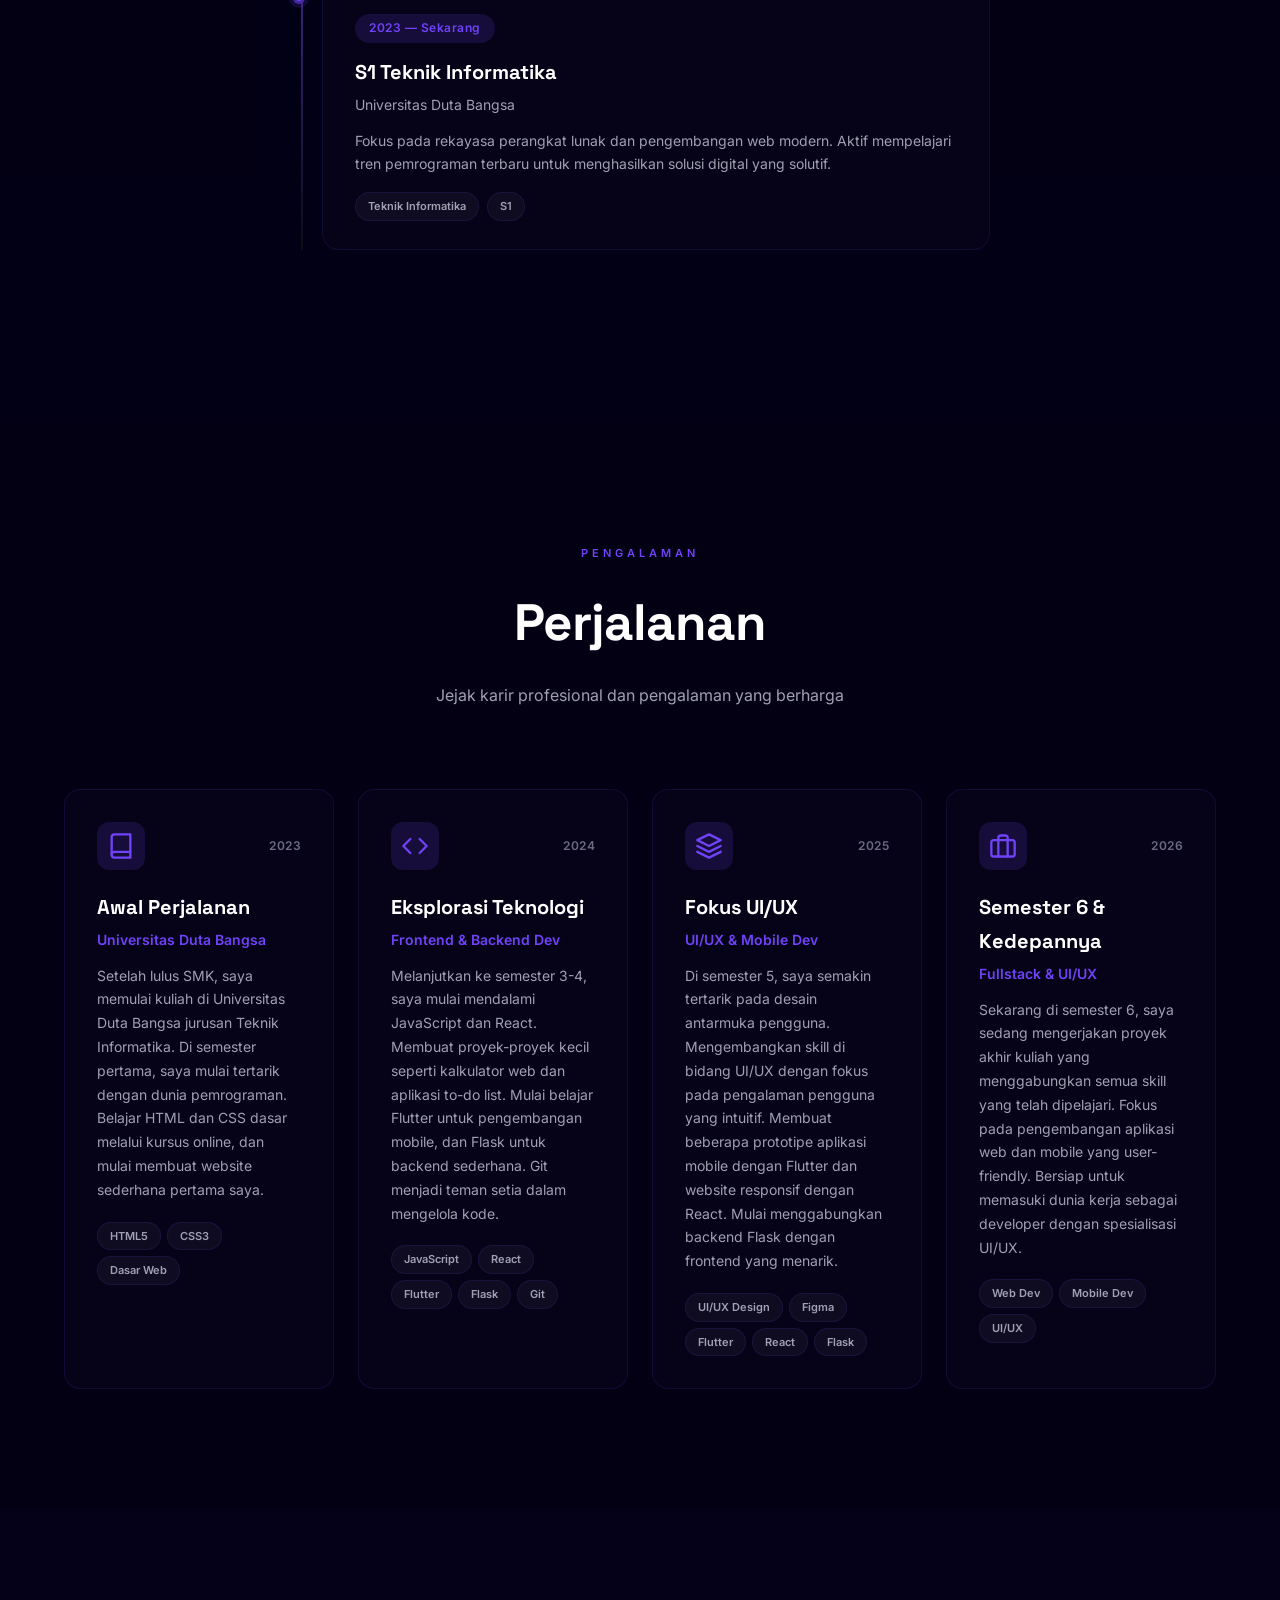
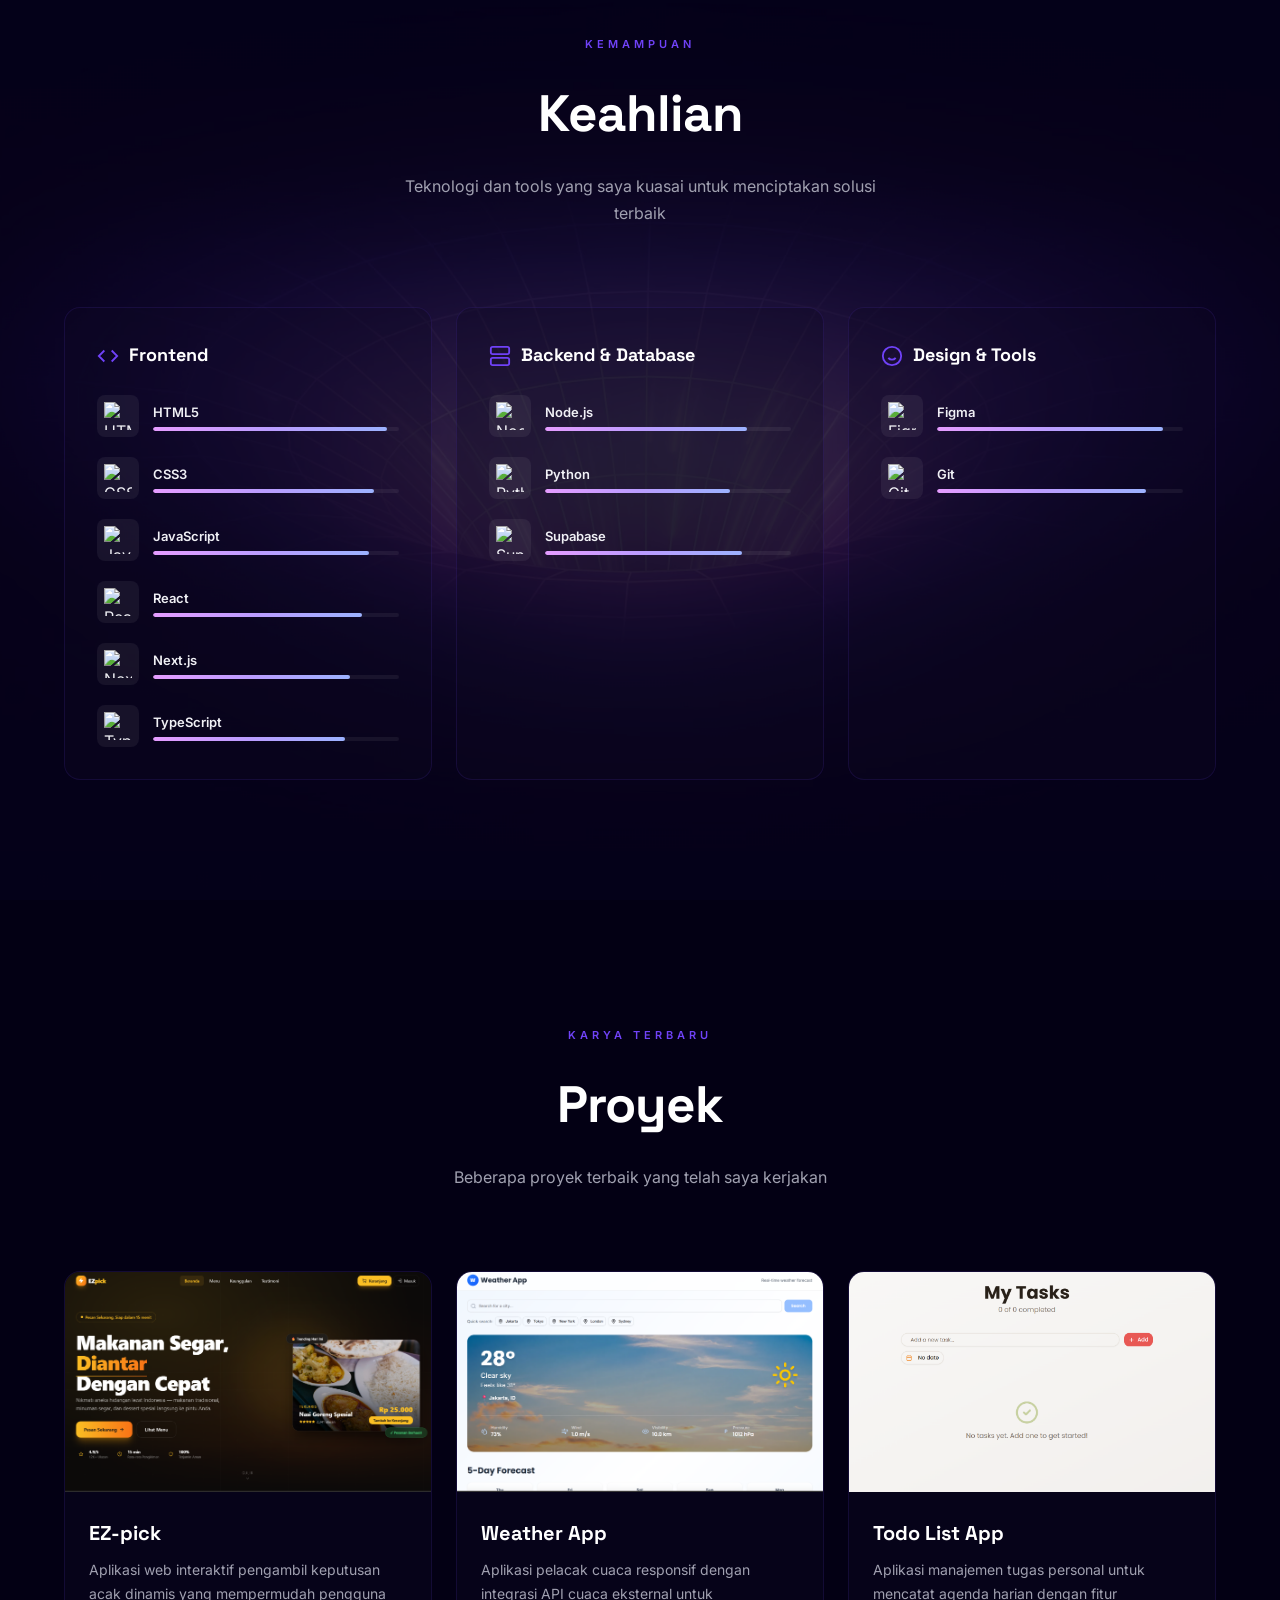
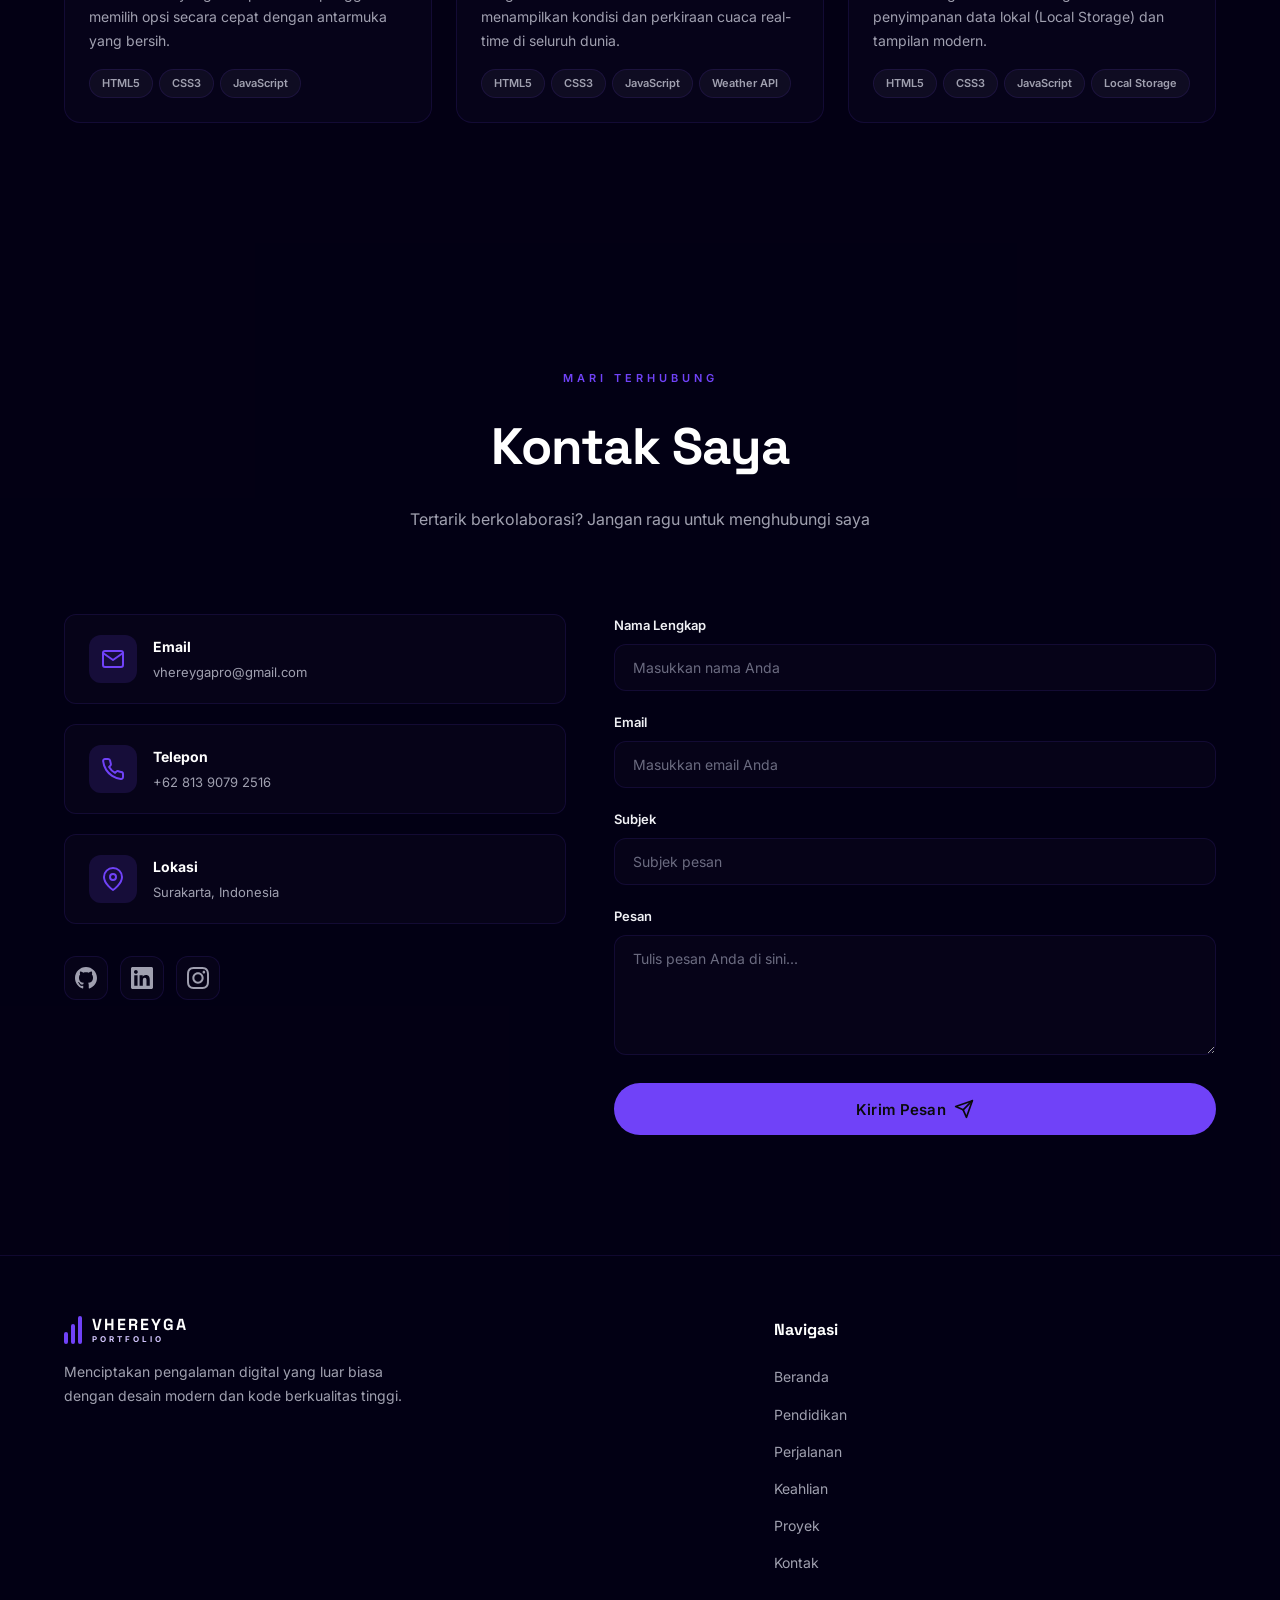
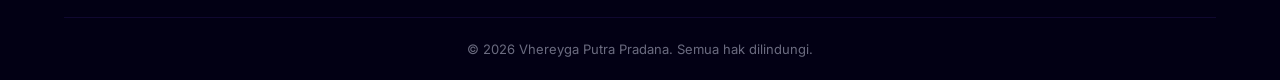
==== commit 687b6032: "feat: add canonical link tag to index.html for SEO optimization" ====
--- a/index.html
+++ b/index.html
@@ -7,6 +7,7 @@
     <meta name="description"
         content="Portfolio profesional Vhereyga Putra Pradana - UI/UX & Front End Developer. Lihat proyek, keahlian, dan pengalaman saya.">
     <title>Vhereyga Putra Pradana | Portfolio</title>
+    <link rel="canonical" href="https://vhereyga.my.id/">
     <link rel="preconnect" href="https://fonts.googleapis.com">
     <link rel="preconnect" href="https://fonts.gstatic.com" crossorigin>
     <link
--- a/style.css
+++ b/style.css
@@ -170,9 +170,10 @@
 .logo-sub {
     font-size: 8px;
     letter-spacing: 3px;
-    color: var(--text-muted);
-    font-weight: 500;
+    color: #d2c4ff; /* Light lavender for contrast */
+    font-weight: 700;
     margin-top: 2px;
+    text-shadow: 0 1px 2px rgba(0, 0, 0, 0.5);
 }
 
 /* Center Menu: Floating Pill (Desktop) */
@@ -553,21 +554,32 @@
 }
 
 .hero-tag {
-    font-size: 12px;
-    font-weight: 600;
-    letter-spacing: 4px;
-    color: var(--text-muted);
+    font-size: 11px;
+    font-weight: 700;
+    letter-spacing: 2px;
+    color: var(--text-heading);
+    background: rgba(3, 0, 20, 0.65);
+    backdrop-filter: blur(8px);
+    -webkit-backdrop-filter: blur(8px);
+    border: 1px solid rgba(112, 66, 248, 0.35);
+    padding: 6px 16px;
+    border-radius: var(--radius-full);
     margin-bottom: 24px;
-    display: flex;
-    align-items: center;
-    gap: 12px;
+    display: inline-flex;
+    align-items: center;
+    gap: 10px;
+    width: fit-content;
+    text-shadow: 0 1px 2px rgba(0, 0, 0, 0.5);
+    box-shadow: 0 4px 15px rgba(0, 0, 0, 0.4);
 }
 
 .hero-tag::before {
     content: '';
-    width: 40px;
-    height: 1px;
-    background: var(--accent-dim);
+    width: 6px;
+    height: 6px;
+    border-radius: 50%;
+    background: #ba9cff;
+    box-shadow: 0 0 8px #7042f8;
 }
 
 .hero-title {
